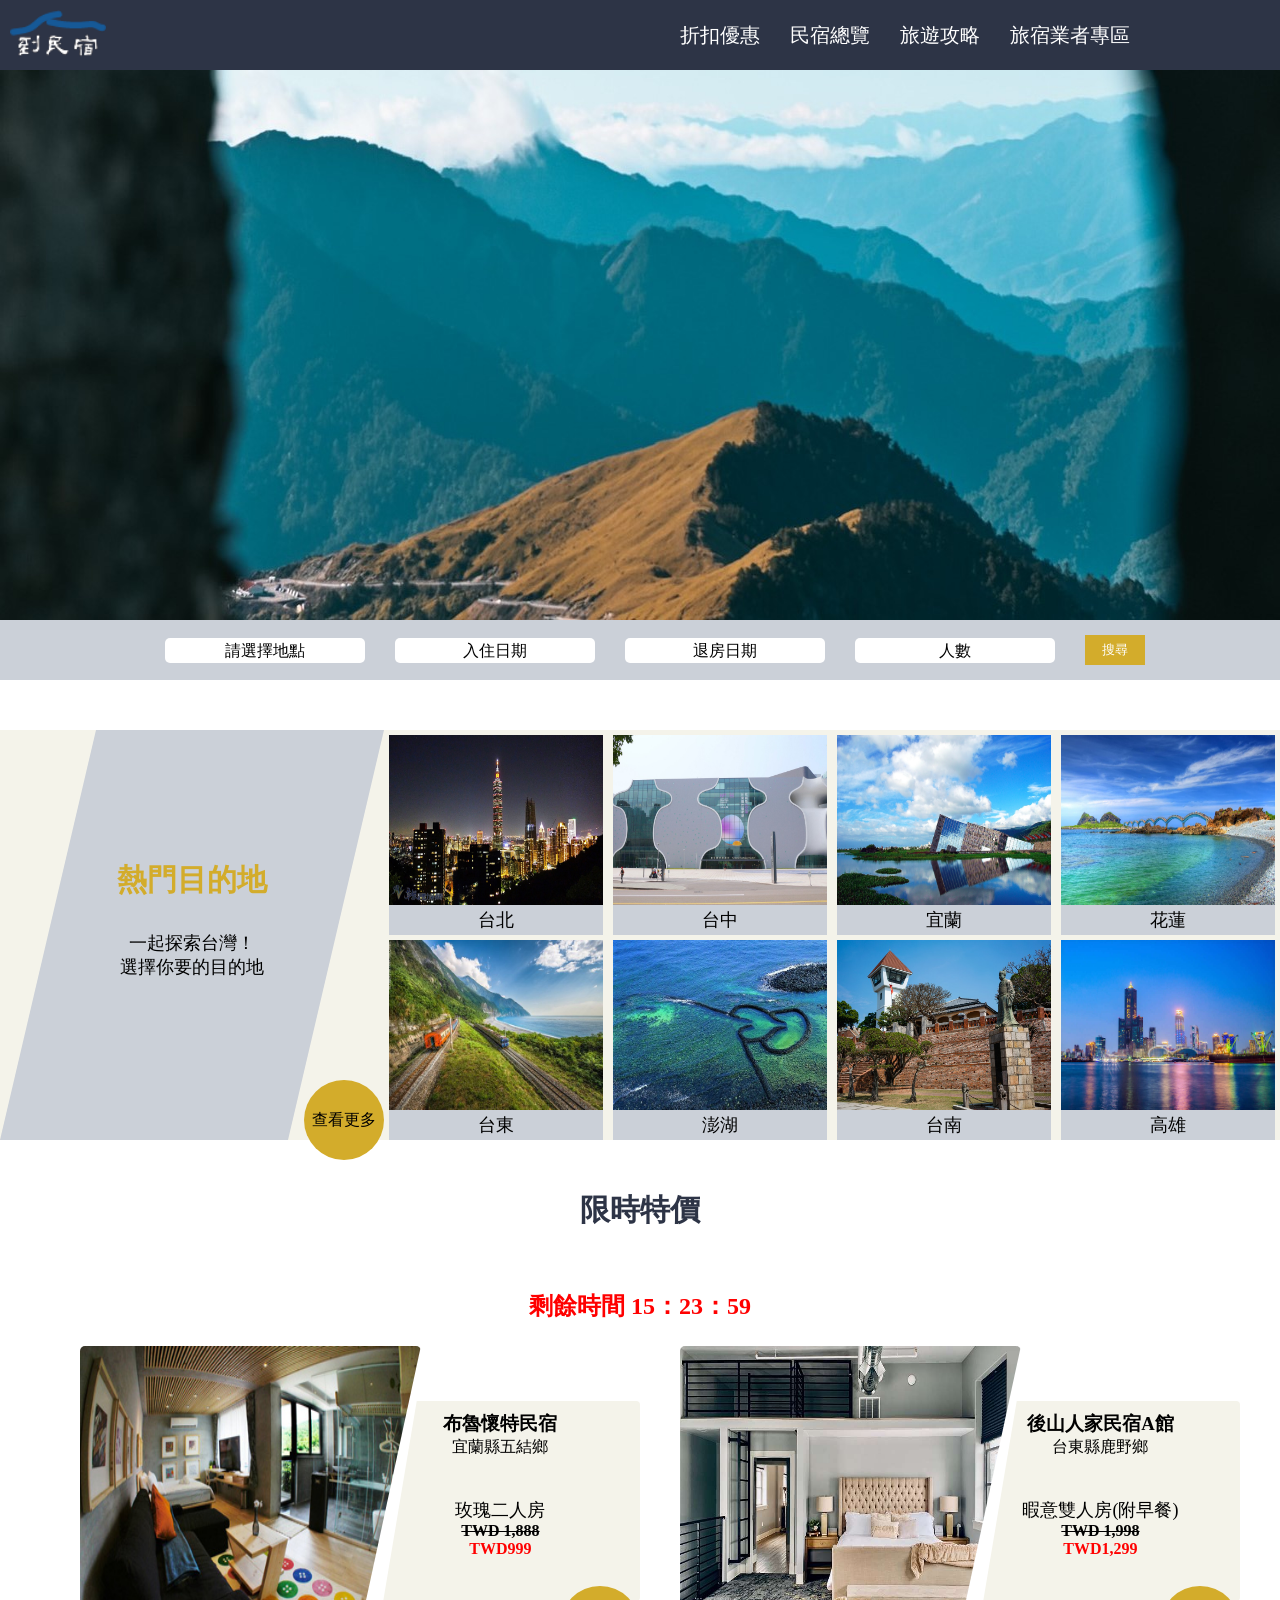
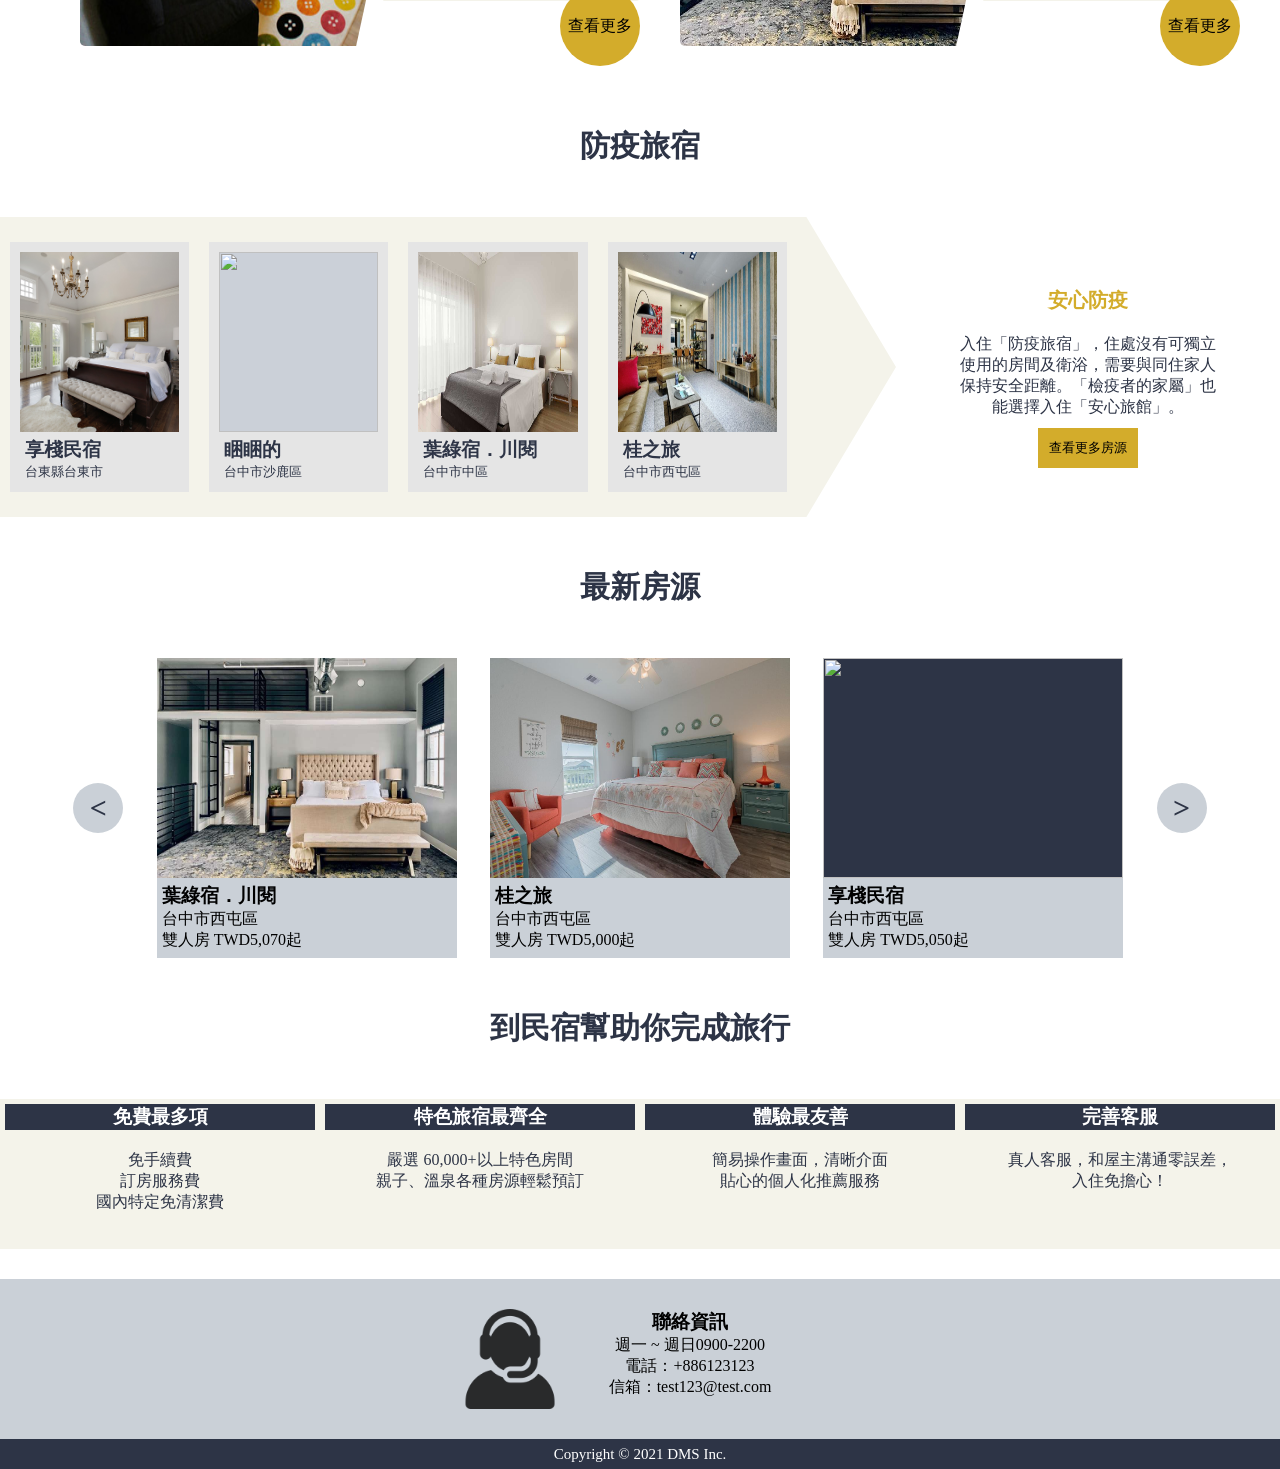
==== index.html @ 57855f1d "增加資料折扣優惠" ====
<!DOCTYPE html>
<html lang="en">
<head>
    <meta charset="UTF-8">
    <meta http-equiv="X-UA-Compatible" content="IE=edge">
    <meta name="viewport" content="width=device-width, initial-scale=1.0">
    <title>到民宿</title>
    <link rel="stylesheet" href="dms.css">
    <style>
        .wrap{
            width: 960px;
            margin: auto;
            background-color: #CAD0D7;
        }
        
      .bimg{
        width: 500px;
        margin-top: 40px;
        z-index: 1;
      }
      .bimg img{
        box-shadow: 17px 20px 0px 0px #CBD0D8;   
      }
       
        .searchbar{
            width:600px;
            height: 400px;
            z-index: 2;  
            text-align: center;
        }
        .sbox{
            width: 800px;
            height: 80px;
            margin-top: 110px;
            margin-left: 50px;
            line-height: 80px;
            color: #2D3446;
            
        }
        .sbox input{
            width: 150px;
            height: 40px;
            color:grey;
            background-color: white;
            border:1px solid gray;
            z-index: 3; 
            text-align: center; 
            margin: 5px;
            border-radius: 5px;
            font-size: 18px;
        }
        .title{
            font-size: 30px;
            color: #2D3446;
            font-weight: bolder;
            text-align: center;
            margin-top: 50px;
            margin-bottom: 50px;
            
        }
        .location{
            width: 1080px;
            height: 400px;
            margin: auto;
            display: flex;
            flex-flow: row wrap;
            justify-content: space-between;
        }
    
        .box{
            width: 250px;
            height: 200px;
            margin-bottom: 20px; 
            position: relative;
        }
        .box img{
            border-radius: 3px;  
        }
        .box img:hover{
            opacity:0.6;
            border: 1px solid grey;
        }
        .boxname{
            width: 80px;
            height: 30px;
            font-size: 18px;
            color: white;
            text-align: center;
            background: #2D3446;
            position: absolute;
            border-radius: 80px 15px;
            right: -15px;
            bottom:-5px;
            line-height: 30px;
        }
        .more{
            width: 1200px;
            height: 25px;
            margin: auto;
           text-align: end;
           
          
        }
        .more a{
            font-size: 15px;
            text-decoration: none;
            color: #2D3446;
        }
        .more a:hover{
            color: gray;
            
        }
        .row{
            width: 1200px;
            display: flex;
            flex-wrap: wrap;
            margin: auto;
        }

        .sale{
            width: 600px;
            display: flex;
            position: relative;
            box-sizing: border-box;
            border-radius: 30px;
            margin-bottom: 30px;
        }
        .salebox{
            width: 500px;
            height: 300px;
            clip-path: polygon(0 0, 100% 0, 81% 100%, 0% 100%);
            margin-left: 40px;
            margin-top: -5px;
            
            
            
        }
        .salebox img{
            width: 100%;
            height: 100%;
            border-radius: 5px;
         
        }

        .saletext{
            width: 400px;
            height: 200px;
            padding: 10px;
            box-sizing: border-box;
            background-color:#F4F3EA;
            clip-path: polygon(20% 0, 100% 0, 100% 100%, 8% 100%);
            margin-top: 50px;
            margin-left: -60px;
            border-radius: 4px;
            text-align: center;
 
        }
        .saletext p{
            margin-top:40px ;
            font-size: large;
            
        }

        .s_box{
            width: 600px;
            display: flex;
            position: relative;
        }
        .s_content{
            width: 400px;
            height: 70px;
            background-color:firebrick;
            position: absolute;
            left:400px;
            top:150px;
            color: white;
            font-size: 15px;
            text-align: center;
          
            
        }

        .s_img{
            width: 70%;
        }
        .new{
            width: 1200px;
            height: 300px;
            display: flex;
            margin: auto;
            align-items: center;
            justify-content: space-evenly;  
        }
      .newbox{
          width: 300px;
          height: 300px;
          background-color: #CAD0D7;
          cursor: pointer;
      }
      .newbtn{
          width: 50px;
          height: 50px;
          background-color: #CAD0D7;
          color: #2D3446;
        text-align: center;
          line-height: 50px;
          font-size: 30px;
          border-radius: 50%;
          cursor: pointer;
      }
      .newbox:hover{
        opacity: 0.8;
      }
      .newbtn:hover{
        opacity: 0.8;
        color:#D3AC2B;
        background-color: #2D3446;
      }
      .newimg{
          width: 300px;
          height: 220px;
          background-color: #2D3446;
      }
      .newtext{
          width: 300px;
          height: 80px;
          padding: 5px;
          box-sizing: border-box;

      }
      .newimg img{
          width: 100%;
          height: 100%;
      }
    .about{
            display: flex;
            justify-content: center;
            background-color: #CAD0D7;
            align-items: center;
        }
        .abox{
            width:200px;
            height: 100px;
            padding: 30px;
            text-align: center;
        }
        .aboutimg{
            width: 100px;
            height: 100px;

        }
        .aboutimg img{
            width: 100%;
            opacity: 0.8;
        }
        .footer{
            font-size: 15px;
            height: 30px;
            background-color:#2D3446;
            color: white;
            text-align: center;
            line-height: 30px;
        }

        .time{
            width: 400px;
            margin: auto;
            margin-bottom: 20px;
            text-align: center;
            height: 50px;
            color: red;
            line-height: 50px;
        }
        .row1{
            display: flex;
        }
        .shapea{
            width: 70%;
            height: 300px;
            display: flex;
            background-color: #F4F3EA;
            clip-path: polygon(0% 0%, 90% 0%, 100% 50%, 90% 100%, 0% 100%);
            align-items: center;
            position: relative;
              
        }
        .shapeb{
            width: 30%;
            height: 300px;
            padding: 10px;
            text-align: center;
            box-sizing: border-box;
            
        }
        .shapeb h3{
            margin-top: 60px;
            color: #D3AC2B;
            font-size: 20px;
        }
        .shapeb p{
            margin-top: 20px;
            color: #2D3446;
        }
        .shapeb button{
            width: 100px;
            height: 40px;
            border: none;
            margin-top: 10px;
            background-color: #D3AC2B;
            cursor: pointer;
        }
        .shapeb button:hover{
            background-color: #2D3446;
            color: white;
        }
        .shbox{
            width: 20%;
            height: 250px;
            padding: 10px;
            margin: 10px;
            box-sizing: border-box;
            background-color: #E5E5E5; 
            cursor: pointer;   
        }
        .shbox:hover{
            opacity: 0.8;
        }
        .shimg{
            height: 180px;
            background-color: #CBD0D8;
        }
        .shimg img{
            width: 100%;
            height: 100%;
        }
        .shtext{
            box-sizing: border-box;
            height: 50px;
            padding: 5px;
            color:#2D3446;
        }
        .shtext p{
            font-size: 13px;
        }
        .shbtn{
            width: 100px;
            height: 100px;
            background-color: darkgray;
            position: absolute;
        }
        .final{
            width: 100%;
            height: 150px;
            display: flex;
            background-color:#F4F3EA;
            margin-bottom: 30px;
        }
        .fbox{
            padding: 5px;
            width: 25%;
            height: 20px;
            box-sizing: border-box;
            text-align: center;
            color: #2D3446;
            
        }
        .fbox h3{
            background-color: #2D3446;
            color: white;
        }
        .fbox p{
            margin-top: 20px;
        }

    </style>
</head>
<body>
<!--頁首-->
<div class="header">
    <div class="headbox"><a href="index.html"><img src="pic\logo_1.png" alt=""></a></div>
    <div class="headbox">
     <ul>
         <li><a href="discount.html">折扣優惠</a></li>
         <li><a href="houseall.html">民宿總覽</a></li>
         <li><a href="travel.html">旅遊攻略</a></li>
         <li><a href="host.html">旅宿業者專區</a></li>
     </ul>
    </div>
</div>
<!--輪播圖-->
    <div class="banner"><img src="pic\banner_7.jpg" alt=""></div>
<!--搜尋框-->
    <div class="search">  
        <div class="sitem">請選擇地點</div>
        <div class="sitem">入住日期</div>
        <div class="sitem">退房日期</div>
        <div class="sitem">人數</div>
        <button><a href="result.html">搜尋</a></button>
        
    </div>
<!--熱門目的地-->
    
    <div class="dest">
        <div class="dleft">
            <div class="text">
                <h2>熱門目的地</h2>
                <p>一起探索台灣！<br>
                    選擇你要的目的地</p>
            </div>
            <div class="shape"></div>
            <div class="circle">
                <span><a href="#"></a>查看更多</span>
                </div>
        
            </div>
            <div class="dright">
                <div class="place">
                    <div class="ppic">
                        <a href=""><img src="pic\pic-1.jpg" alt=""style="overflow:hidden;"></a>
                    </div>
                    <div class="pname">台北</div>
                </div>
                <div class="place">
                    <div class="ppic">
                        <a href=""><img src="pic\pic-2.jpg" alt=""style="overflow:hidden;"></a>
                    </div>
                    <div class="pname">台中</div>
                </div>

                <div class="place">
                    <div class="ppic">
                        <a href=""><img src="pic\pic-3.jpg" alt=""style="overflow:hidden;"></a>
                    </div>
                    <div class="pname">宜蘭</div>
                </div>
                <div class="place">
                    <div class="ppic">
                        <a href=""><img src="pic\pic-4.jpg" alt=""style="overflow:hidden;"></a>
                    </div>
                    <div class="pname">花蓮</div>
                </div>
                <div class="place">
                    <div class="ppic">
                        <a href=""><img src="pic\pic-5.jpg" alt=""style="overflow:hidden;"></a>
                    </div>
                    <div class="pname">台東</div>
                </div>
                <div class="place">
                    <div class="ppic">
                        <a href=""><img src="pic\pic-6.jpg" alt=""style="overflow:hidden;"></a>
                    </div>
                    <div class="pname">澎湖</div>
                </div>
                <div class="place">
                    <div class="ppic">
                        <a href=""><img src="pic\pic-7.jpg" alt=""style="overflow:hidden;"></a>
                    </div>
                    <div class="pname">台南</div>
                </div>
                <div class="place">
                    <div class="ppic">
                        <a href=""><img src="pic\pic-8.jpg" alt=""style="overflow:hidden;"></a>
                    </div>
                    <div class="pname">高雄</div>
                </div>

            </div>
        </div>
        
    </div>
    <!--限時特價-->
        <div class="title">限時特價</div>
        <div class="time"><h2>剩餘時間 15：23：59 </h2></div>
        <div class="row">
            
            <div class="sale">
            <div class="salebox">
                <img src="pic\a1.jpg" alt=""></div>
            <div class="saletext">
                <h3>布魯懷特民宿</h3>
                <span>宜蘭縣五結鄉</span>
                <p>玫瑰二人房</p>
                <h4 style="text-decoration: line-through;">TWD 1,888</h4>
                <h4 style="color: red;">TWD999</h4>
            </div>
            <div class="circle">查看更多</div>
        </div>
        <div class="sale">
            <div class="salebox">
                <img src="pic\a2.jpg" alt=""></div>
            <div class="saletext">
                <h3>後山人家民宿A館</h3>
                <span>台東縣鹿野鄉</span>
                <p>暇意雙人房(附早餐)</p>
                <h4 style="text-decoration: line-through;">TWD 1,998</h4>
                <h4 style="color: red;">TWD1,299</h4>
            </div>
            <div class="circle">查看更多</div>
        </div></div>        
    <!--防疫旅館-->    
    <div class="title">防疫旅宿</div>

        <div class="row1">
            <div class="shapea">
                <div class="shbox">
                    <div class="shimg">
                        <img src="pic\c1.jpg" alt="">
                    </div>
                    <div class="shtext">
                        <h3>享棧民宿</h3>
                        <p>台東縣台東市</p>
                    </div>
                </div>
                <div class="shbox">
                    <div class="shimg">
                        <img src="pic\tr2.jpg" alt="">
                    </div>
                    <div class="shtext">
                        <h3>睏睏的</h3>
                        <p>台中市沙鹿區</p>
                    </div>
                </div>
                <div class="shbox">
                    <div class="shimg">
                        <img src="pic\c2.jpg" alt="">
                    </div>
                    <div class="shtext">
                        <h3>葉綠宿．川閱</h3>
                        <p>台中市中區</p>
                    </div>
                </div>
                <div class="shbox">
                    <div class="shimg">
                        <img src="pic\tr3.jpg" alt="">
                    </div>
                    <div class="shtext">
                        <h3>桂之旅</h3>
                        <p>台中市西屯區</p>
                    </div>
                </div>
                
        </div>
            <div class="shapeb">
                <h3>安心防疫</h3>
                
                <p>入住「防疫旅宿」，住處沒有可獨立<br>使用的房間及衛浴，需要與同住家人<br>保持安全距離。「檢疫者的家屬」也<br>能選擇入住「安心旅館」。</p>
                <button>查看更多房源</button>
            </div>
        </div>
<!--最新房源-->
    <div class="title">最新房源</div>
        <div class="new">
            <div class="newbtn"><strong><</strong></div>
            <div class="newbox">
                <div class="newimg"><img src="pic\a2.jpg" alt=""></div>
                <div class="newtext">
                    <h3>葉綠宿．川閱</h3>
                    <span>台中市西屯區</span>
                    <p>雙人房 TWD5,070起</p>
                    
                </div>
                
            </div>
            <div class="newbox">
                <div class="newimg"><img src="pic\r1.jpg" alt=""></div>
                <div class="newtext">
                    <h3>桂之旅</h3>
                    <span>台中市西屯區</span>
                    <p>雙人房 TWD5,000起</p>
                    
                </div>
            </div>
            <div class="newbox">
                <div class="newimg"><img src="pic\tr2.jpg" alt=""></div>
                <div class="newtext">
                    <h3>享棧民宿</h3>
                    <span>台中市西屯區</span>
                    <p>雙人房 TWD5,050起</p>
                    
                </div>
            </div>
            <div class="newbtn"><strong>></strong></div>
        </div>
<!--到民宿-->
        <div class="title">到民宿幫助你完成旅行</div>
        <div class="final">
            <div class="fbox">
                <h3>免費最多項</h3>
                <p>免手續費<br>訂房服務費<br>國內特定免清潔費</p>
            </div>
            <div class="fbox">
                <h3>特色旅宿最齊全</h3>
                <p>嚴選 60,000+以上特色房間<br>親子、溫泉各種房源輕鬆預訂</p>
            </div>
            <div class="fbox">
                <h3>體驗最友善</h3>
                <p>簡易操作畫面，清晰介面<br>貼心的個人化推薦服務</p>
            </div>
            <div class="fbox">
                <h3>完善客服</h3>
                <p>真人客服，和屋主溝通零誤差，<br>入住免擔心！</p>
            </div>

        </div>
    <div class="about">
        <div class="aboutimg"><img src="pic\p1.png" alt=""></div>
        <div class="abox">
            <h3>聯絡資訊</h3>
            <p>週一 ~ 週日0900-2200</p>
            <p>電話：+886123123</p>
            <p>信箱：test123@test.com</p>
        </div>
        
        
    </div>
</div>
<div class="footer">Copyright © 2021 DMS Inc.</div>




</body>
</html>
---- dms.css ----
*{
    margin: 0;
    padding: 0;
    list-style: none;
}
/*header*/
.header{
    background-color: #2D3446;
    display: flex;
}
.headbox{
    width: 50%;
    height: 70px;
    padding:10px;
    box-sizing: border-box; 
}
.headbox img{
    height: 100%;
    cursor: pointer;
}
.headbox ul{
    display: flex;
    height: 100%;
    align-items: center;
}
.headbox ul li{
display: inline;
font-size: 20px;
margin-left: 30px;
}
.headbox ul li a:hover{
    color:#D3AC2B;
}
a{
    text-decoration: none;
    color:white; 
}
.headitem li a:hover{
    color:white;

    
}
.headitem li a{
    
    color:#C9CFD5;
}
/*=============================================*/
   /*輪播圖*/
   .banner{
    height: 550px;
}
.banner img{
    width: 100%;
    height: 100%;
}
  
 /*搜尋框*/
 .search{
     display: flex;
     height: 60px;
     background-color: #CBD0D8;/*更改*/
     align-items: center;
     justify-content: center;

 }
 .sitem{
     width: 200px;
     height: 25px;
     background-color: white;
     margin-left: 30px;
     text-align: center;
     line-height: 25px;
     border-radius: 5px;  
 }
 .sitem:hover{
     background-color:#333D51 ;
     color: white;
     cursor: pointer;
 }
 .search button{
    width: 60px;
    height: 30px;
    margin-left: 30px;
    border: none;
    background-color: #D3AC2B;
}
.search button:hover{
    background-color: #2D3446;
    color: white;
    cursor: pointer;
}
 /*熱門目的地*/
 .dest{
      display: flex;
      background-color:#F4F3EA;
      margin-top: 50px;
      
  }
  .dleft{
      width: 30%;
      background-color: #F4F3EA;
      display: flex;
      align-items:center;
      justify-content:center;
      position: relative;
  }
  .text{
      width: 100%;
      height: 150px;
      text-align: center;
      z-index: 3;
      
  }
  .text h2{
      color:#D3AC2B;
      font-size: 30px;
  }
  .text p{
      font-size: 18px;
      margin-top: 30px;
  }
  .shape{
      width: 100%;
      height: 100%;
      background-color: #CBD0D8;
      clip-path: polygon(25% 0%, 100% 0%, 75% 100%, 0% 100%);
      position: absolute;
      z-index: 1;
  } 
  .circle{
      width: 80px;
      height: 80px;
      background-color: #D3AC2B;
      position: absolute;
      text-align: center;
      line-height: 80px;
      z-index: 2;
      bottom:-20px;
      right: 0;
      border-radius:50% ;
      cursor: pointer;
  }
  .textcircle{
      width: 100px;
      height: 100px;
      background-color: crimson;
  }
  .circle:hover{
      background-color: #2D3446;
      color: white;
  }
  .dright{
    width: 70%;
    display: flex;
    flex-wrap: wrap;
}
.place{
    width: 25%;
    height: 200px;
    box-sizing: border-box;
    padding: 5px;
    margin-bottom: 5px;
}
.ppic{
    width: 100%;
    height: 170px;
    background-color: darkgreen;
    overflow:hidden;
}
.place:hover{
    opacity: 0.5;
}
.ppic img{
    width: 100%;
    height: 100%;
}

.pname{
    width: 100%;
    height: 30px;
    line-height: 30px;
    text-align: center;
    background-color: #CBD0D8;
    font-size: 18px;
    color: black;

}
.roomtitle{
    font-size: 18px;
    height: 30px;
    color: #000;
    background-color: darkgoldenrod;
}
.dtext p{
    font-size: 15px;
}
.title{
    font-size: 30px;
    color: #2D3446;
    font-weight: bolder;
    text-align: center;
    margin-top: 30px;
    margin-bottom: 15px;
    
}
/*=============footer===================*/
.footer{
    font-size: 15px;
    height: 30px;
    background-color:#2D3446;
    color: white;
    text-align: center;
    line-height: 30px;
}
/*==========表格===========*/
tr:nth-child(even){
    background-color:#F4F3EA;
}
td{
    width: 1200px;
    height: 30px;
    border: 1px solid #333D51;
    text-align: center;
    position: relative;
}
td a{
    font-size: 14px;
    color:white ;
    background-color: #333D51;
}
td a:hover{
    background-color: #D2AC2C;
    color: #000;
}

thead {
    background-color:#333D51;
    color: #fff;
}
.tdbtn{
    width: 35px;
    height: 20px;
    text-align: center;
    line-height: 20px;
    border: none;
    background-color: #CBD0D8 ;
    cursor: pointer;
    position:absolute;
    right: 10px;
}
.new{
    width: 1200px;
    height: 300px;
    display: flex;
    margin: auto;
    align-items: center;
    justify-content: space-evenly;  
}
.newbox{
  width: 300px;
  height: 300px;
  background-color: #CAD0D7;
  cursor: pointer;
}
.newbtn{
  width: 50px;
  height: 50px;
  background-color: #CAD0D7;
  color: #2D3446;
text-align: center;
  line-height: 50px;
  font-size: 30px;
  border-radius: 50%;
  cursor: pointer;
}
.newbox:hover{
opacity: 0.8;
}
.newbtn:hover{
opacity: 0.8;
color:#D3AC2B;
background-color: #2D3446;
}
.newimg{
  width: 300px;
  height: 220px;
  background-color: #2D3446;
}
.newtext{
  width: 300px;
  height: 80px;
  padding: 5px;
  box-sizing: border-box;

}
.newimg img{
  width: 100%;
  height: 100%;
}
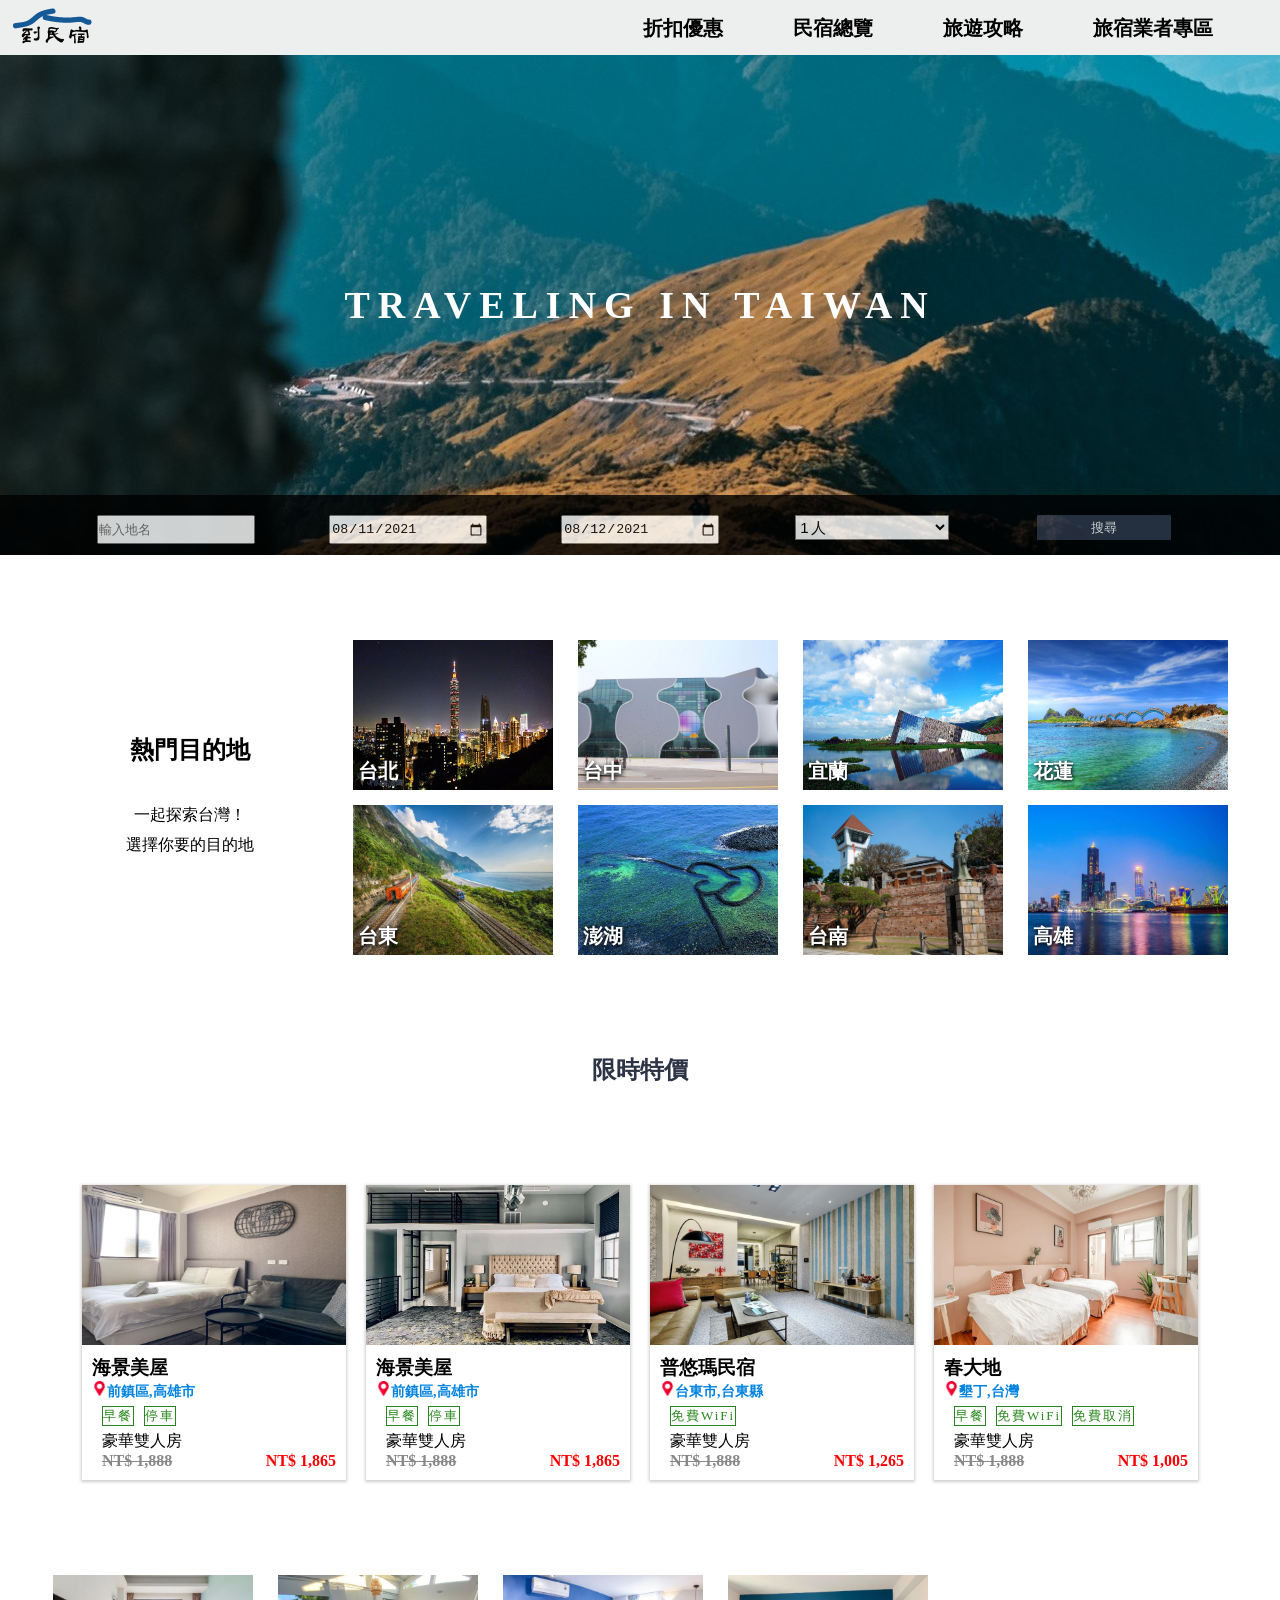
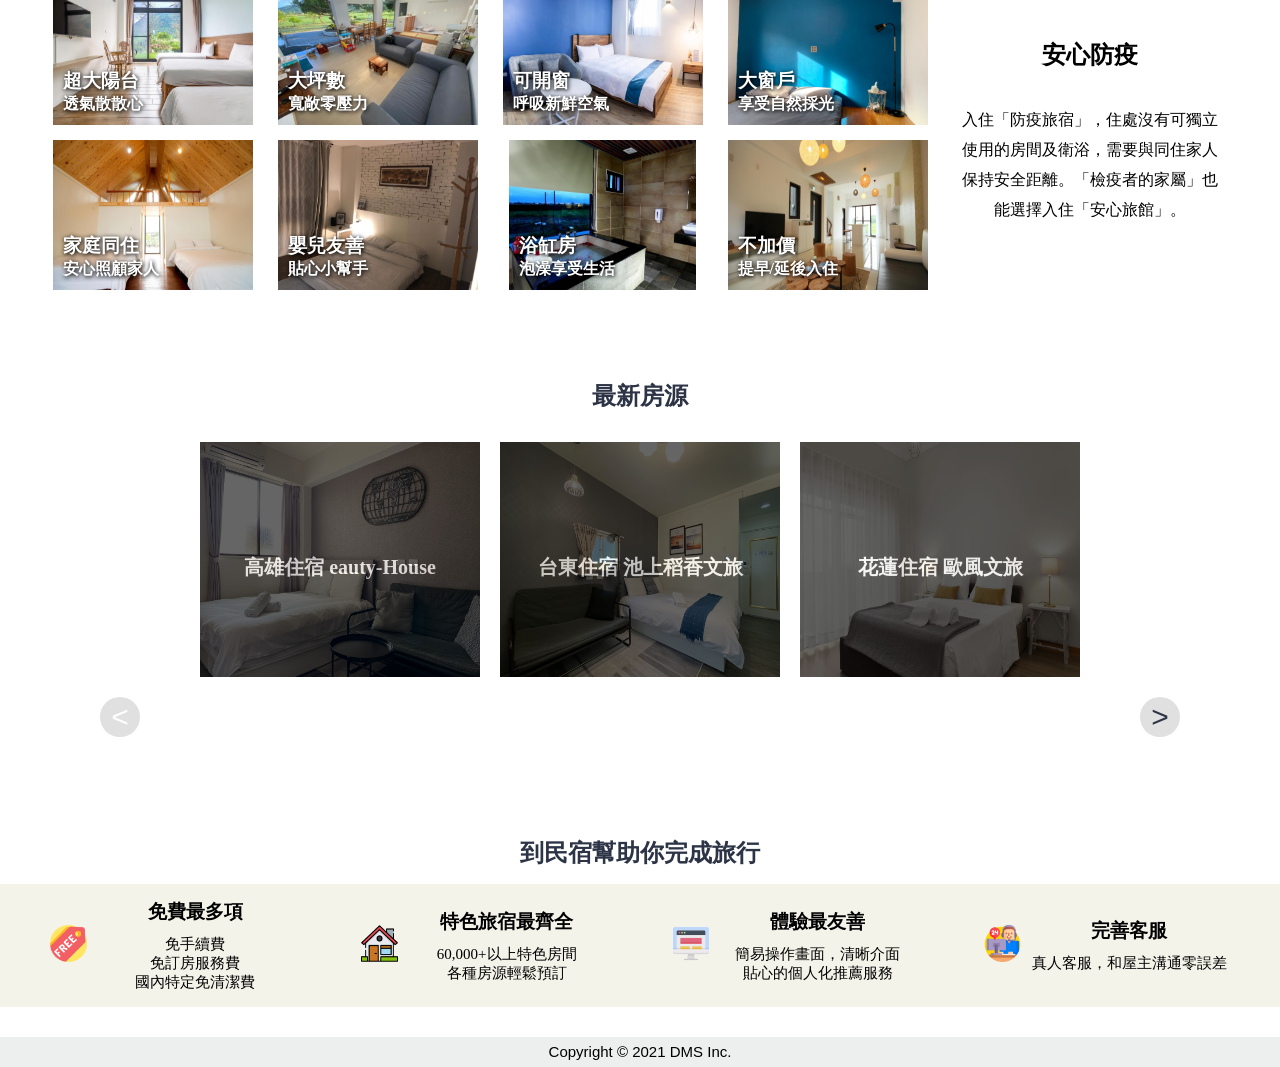
==== commit 5d27c31e: "xxx" ====
--- a/index.html
+++ b/index.html
@@ -3,621 +3,466 @@
 <head>
     <meta charset="UTF-8">
     <meta http-equiv="X-UA-Compatible" content="IE=edge">
-    <meta name="viewport" content="width=device-width, initial-scale=1.0">
-    <title>到民宿</title>
-    <link rel="stylesheet" href="dms.css">
-    <style>
-        .wrap{
-            width: 960px;
-            margin: auto;
-            background-color: #CAD0D7;
-        }
-        
-      .bimg{
-        width: 500px;
-        margin-top: 40px;
-        z-index: 1;
-      }
-      .bimg img{
-        box-shadow: 17px 20px 0px 0px #CBD0D8;   
-      }
-       
-        .searchbar{
-            width:600px;
-            height: 400px;
-            z-index: 2;  
-            text-align: center;
-        }
-        .sbox{
-            width: 800px;
-            height: 80px;
-            margin-top: 110px;
-            margin-left: 50px;
-            line-height: 80px;
-            color: #2D3446;
-            
-        }
-        .sbox input{
-            width: 150px;
-            height: 40px;
-            color:grey;
-            background-color: white;
-            border:1px solid gray;
-            z-index: 3; 
-            text-align: center; 
-            margin: 5px;
-            border-radius: 5px;
-            font-size: 18px;
-        }
-        .title{
-            font-size: 30px;
-            color: #2D3446;
-            font-weight: bolder;
-            text-align: center;
-            margin-top: 50px;
-            margin-bottom: 50px;
-            
-        }
-        .location{
-            width: 1080px;
-            height: 400px;
-            margin: auto;
-            display: flex;
-            flex-flow: row wrap;
-            justify-content: space-between;
-        }
-    
-        .box{
-            width: 250px;
-            height: 200px;
-            margin-bottom: 20px; 
-            position: relative;
-        }
-        .box img{
-            border-radius: 3px;  
-        }
-        .box img:hover{
-            opacity:0.6;
-            border: 1px solid grey;
-        }
-        .boxname{
-            width: 80px;
-            height: 30px;
-            font-size: 18px;
-            color: white;
-            text-align: center;
-            background: #2D3446;
-            position: absolute;
-            border-radius: 80px 15px;
-            right: -15px;
-            bottom:-5px;
-            line-height: 30px;
-        }
-        .more{
-            width: 1200px;
-            height: 25px;
-            margin: auto;
-           text-align: end;
-           
-          
-        }
-        .more a{
-            font-size: 15px;
-            text-decoration: none;
-            color: #2D3446;
-        }
-        .more a:hover{
-            color: gray;
-            
-        }
-        .row{
-            width: 1200px;
-            display: flex;
-            flex-wrap: wrap;
-            margin: auto;
-        }
-
-        .sale{
-            width: 600px;
-            display: flex;
-            position: relative;
-            box-sizing: border-box;
-            border-radius: 30px;
-            margin-bottom: 30px;
-        }
-        .salebox{
-            width: 500px;
-            height: 300px;
-            clip-path: polygon(0 0, 100% 0, 81% 100%, 0% 100%);
-            margin-left: 40px;
-            margin-top: -5px;
-            
-            
-            
-        }
-        .salebox img{
-            width: 100%;
-            height: 100%;
-            border-radius: 5px;
-         
-        }
-
-        .saletext{
-            width: 400px;
-            height: 200px;
-            padding: 10px;
-            box-sizing: border-box;
-            background-color:#F4F3EA;
-            clip-path: polygon(20% 0, 100% 0, 100% 100%, 8% 100%);
-            margin-top: 50px;
-            margin-left: -60px;
-            border-radius: 4px;
-            text-align: center;
- 
-        }
-        .saletext p{
-            margin-top:40px ;
-            font-size: large;
-            
-        }
-
-        .s_box{
-            width: 600px;
-            display: flex;
-            position: relative;
-        }
-        .s_content{
-            width: 400px;
-            height: 70px;
-            background-color:firebrick;
-            position: absolute;
-            left:400px;
-            top:150px;
-            color: white;
-            font-size: 15px;
-            text-align: center;
-          
-            
-        }
-
-        .s_img{
-            width: 70%;
-        }
-        .new{
-            width: 1200px;
-            height: 300px;
-            display: flex;
-            margin: auto;
-            align-items: center;
-            justify-content: space-evenly;  
-        }
-      .newbox{
-          width: 300px;
-          height: 300px;
-          background-color: #CAD0D7;
-          cursor: pointer;
-      }
-      .newbtn{
-          width: 50px;
-          height: 50px;
-          background-color: #CAD0D7;
-          color: #2D3446;
-        text-align: center;
-          line-height: 50px;
-          font-size: 30px;
-          border-radius: 50%;
-          cursor: pointer;
-      }
-      .newbox:hover{
-        opacity: 0.8;
-      }
-      .newbtn:hover{
-        opacity: 0.8;
-        color:#D3AC2B;
-        background-color: #2D3446;
-      }
-      .newimg{
-          width: 300px;
-          height: 220px;
-          background-color: #2D3446;
-      }
-      .newtext{
-          width: 300px;
-          height: 80px;
-          padding: 5px;
-          box-sizing: border-box;
-
-      }
-      .newimg img{
-          width: 100%;
-          height: 100%;
-      }
-    .about{
-            display: flex;
-            justify-content: center;
-            background-color: #CAD0D7;
-            align-items: center;
-        }
-        .abox{
-            width:200px;
-            height: 100px;
-            padding: 30px;
-            text-align: center;
-        }
-        .aboutimg{
-            width: 100px;
-            height: 100px;
-
-        }
-        .aboutimg img{
-            width: 100%;
-            opacity: 0.8;
-        }
-        .footer{
-            font-size: 15px;
-            height: 30px;
-            background-color:#2D3446;
-            color: white;
-            text-align: center;
-            line-height: 30px;
-        }
-
-        .time{
-            width: 400px;
-            margin: auto;
-            margin-bottom: 20px;
-            text-align: center;
-            height: 50px;
-            color: red;
-            line-height: 50px;
-        }
-        .row1{
-            display: flex;
-        }
-        .shapea{
-            width: 70%;
-            height: 300px;
-            display: flex;
-            background-color: #F4F3EA;
-            clip-path: polygon(0% 0%, 90% 0%, 100% 50%, 90% 100%, 0% 100%);
-            align-items: center;
-            position: relative;
-              
-        }
-        .shapeb{
-            width: 30%;
-            height: 300px;
-            padding: 10px;
-            text-align: center;
-            box-sizing: border-box;
-            
-        }
-        .shapeb h3{
-            margin-top: 60px;
-            color: #D3AC2B;
-            font-size: 20px;
-        }
-        .shapeb p{
-            margin-top: 20px;
-            color: #2D3446;
-        }
-        .shapeb button{
-            width: 100px;
-            height: 40px;
-            border: none;
-            margin-top: 10px;
-            background-color: #D3AC2B;
-            cursor: pointer;
-        }
-        .shapeb button:hover{
-            background-color: #2D3446;
-            color: white;
-        }
-        .shbox{
-            width: 20%;
-            height: 250px;
-            padding: 10px;
-            margin: 10px;
-            box-sizing: border-box;
-            background-color: #E5E5E5; 
-            cursor: pointer;   
-        }
-        .shbox:hover{
-            opacity: 0.8;
-        }
-        .shimg{
-            height: 180px;
-            background-color: #CBD0D8;
-        }
-        .shimg img{
-            width: 100%;
-            height: 100%;
-        }
-        .shtext{
-            box-sizing: border-box;
-            height: 50px;
-            padding: 5px;
-            color:#2D3446;
-        }
-        .shtext p{
-            font-size: 13px;
-        }
-        .shbtn{
-            width: 100px;
-            height: 100px;
-            background-color: darkgray;
-            position: absolute;
-        }
-        .final{
-            width: 100%;
-            height: 150px;
-            display: flex;
-            background-color:#F4F3EA;
-            margin-bottom: 30px;
-        }
-        .fbox{
-            padding: 5px;
-            width: 25%;
-            height: 20px;
-            box-sizing: border-box;
-            text-align: center;
-            color: #2D3446;
-            
-        }
-        .fbox h3{
-            background-color: #2D3446;
-            color: white;
-        }
-        .fbox p{
-            margin-top: 20px;
-        }
-
-    </style>
+    <meta name="viewport" content="width=device-width, initial-scale=1, minimum-scale=1, maximum-scale=1" >
+    <title>Document</title>
+    <link rel="stylesheet" href="index.css">
+    <link href="https://unpkg.com/aos@2.3.1/dist/aos.css" rel="stylesheet">
+    <script src="test.js"></script>
+
+
+
+
 </head>
 <body>
-<!--頁首-->
-<div class="header">
-    <div class="headbox"><a href="index.html"><img src="pic\logo_1.png" alt=""></a></div>
-    <div class="headbox">
-     <ul>
-         <li><a href="discount.html">折扣優惠</a></li>
-         <li><a href="houseall.html">民宿總覽</a></li>
-         <li><a href="travel.html">旅遊攻略</a></li>
-         <li><a href="host.html">旅宿業者專區</a></li>
-     </ul>
-    </div>
-</div>
-<!--輪播圖-->
-    <div class="banner"><img src="pic\banner_7.jpg" alt=""></div>
-<!--搜尋框-->
-    <div class="search">  
-        <div class="sitem">請選擇地點</div>
-        <div class="sitem">入住日期</div>
-        <div class="sitem">退房日期</div>
-        <div class="sitem">人數</div>
-        <button><a href="result.html">搜尋</a></button>
-        
-    </div>
-<!--熱門目的地-->
-    
-    <div class="dest">
+     <div class="header">
+        <input type="checkbox" name="menu-switcher" id="menu-switcher" />
+        <label for="menu-switcher" class="hamburger">
+          <div class="hamburger-line"></div>
+        </label>
+      <div class="logo">
+          <a href="index.html"></a>
+      </div>
+        <ul class="menu">
+          <li><a href="discount.html">折扣優惠</a></li>
+          <li><a href="houseall.html">民宿總覽</a></li>
+          <li><a href="travel.html">旅遊攻略</a></li>
+          <li><a href="host.html">旅宿業者專區</a></li>
+        </ul>
+      </div> 
+
+      <div class="banner">
+        <span class="text1">Traveling in Taiwan</span>
+      </div>
+
+      <div class="search">  
+        <div class="sitem">
+            <input id="email" type="text" placeholder="輸入地名" >
+        </div>
+        <div class="sitem" >
+            <input id="date" type="date" value="2021-08-11"  min="2021-08-11"></div>
+        <div class="sitem">
+            <input id="date" type="date" value="2021-08-12"  min="2021-08-12"></div>
+        <div class="sitem">
+            <select name="select_one">
+                <option value="1">1人</option>
+                <option value="2">2人</option>
+                <option value="3">3人</option>
+                <option value="3">4人</option>
+                <option value="3">5人</option>
+                <option value="3">6人</option>
+                </select>
+        </div>
+        <div class="sitem">
+            <button type="submit"><a href="result.html">搜尋</a></button>
+        </div></div>
+
+        <div class="dest"  data-aos="fade-left"  >
+          <div class="dleft" >
+              <div class="dtext" >
+                  <h2>熱門目的地</h2>
+                  <p>一起探索台灣！<br>
+                      選擇你要的目的地</p>
+                      <!-- <button type="submit"><a href="houseall.html">GO</a></button>       -->
+              </div>
+  
+              </div>
+              <div class="dright">
+                  <div class="place">
+                      <div class="ppic" >
+                          <a href="result.html" ><img src="pic\pic-1.jpg" alt=""></a>
+                          <div class="pname">台北</div>
+                      </div>
+                      
+                  </div>
+                  <div class="place" >
+                      <div class="ppic" >
+                          <a href="result.html"><img src="pic\pic-2.jpg" alt=""style="overflow:hidden;"></a>
+                          <div class="pname">台中</div>
+                      </div>
+                      
+                  </div>
+  
+                  <div class="place">
+                      <div class="ppic">
+                          <a href="result.html"><img src="pic\pic-3.jpg" alt=""style="overflow:hidden;"></a>
+                          <div class="pname">宜蘭</div>
+                      </div>
+                      
+                  </div>
+                  <div class="place">
+                      <div class="ppic">
+                          <a href="result.html"><img src="pic\pic-4.jpg" alt=""style="overflow:hidden;"></a>
+                          <div class="pname">花蓮</div>
+                      </div>
+                      
+                  </div>
+                  <div class="place">
+                      <div class="ppic">
+                          <a href=""><img src="pic\pic-5.jpg" alt=""style="overflow:hidden;"></a>
+                          <div class="pname">台東</div>
+                      </div>
+                     
+                  </div>
+                  <div class="place">
+                      <div class="ppic">
+                          <a href=""><img src="pic\pic-6.jpg" alt=""style="overflow:hidden;"></a>
+                          <div class="pname">澎湖</div>
+                      </div>
+                      
+                  </div>
+                  <div class="place">
+                      <div class="ppic">
+                          <a href=""><img src="pic\pic-7.jpg" alt=""style="overflow:hidden;"></a>
+                          <div class="pname">台南</div>
+                      </div>
+                      
+                  </div>
+                  <div class="place">
+                      <div class="ppic">
+                          <a href=""><img src="pic\pic-8.jpg" alt=""style="overflow:hidden;"></a>
+                          <div class="pname">高雄</div>
+                      </div>
+                      
+                  </div>
+  
+              </div>
+          </div>
+
+          <div class="time">
+             <div class="title">
+                <h2 >限時特價</h2>
+             </div> 
+            <h4 id="showtime" data-aos="zoom-in"></h4>
+          </div>
+          <div class="dest" >
+              <div class="sale" data-aos="fade-down"  data-aos-delay="100"> 
+                  <div class="info">
+                      <button>立即搶購</button>
+                  </div>
+              <div class="salepic">
+                  <img src="pic\q1.jpg" alt=""></div>
+              <div class="saletext">
+                  <h3>海景美屋</h3>
+                  <span class="mapicon">前鎮區,高雄市</span>
+                  <ul>
+                      <li>早餐</li>
+                      <li>停車</li>
+  
+                  </ul>
+                  <p>豪華雙人房</p>
+                  <h4 class="dele">NT$ 1,888</h4>
+                  <h4 class="red">NT$ 1,865</h4>
+  
+              </div>
+          </div>
+             
+              <div class="sale" data-aos="fade-down"  data-aos-delay="200">
+                  <div class="info">
+                      <button>立即搶購</button>
+                  </div>
+              <div class="salepic">
+                  <img src="pic\a2.jpg" alt=""></div>
+              <div class="saletext">
+                  <h3>海景美屋</h3>
+                  <span class="mapicon">前鎮區,高雄市</span>
+                  <ul>
+                      <li>早餐</li>
+                      <li>停車</li>
+  
+                  </ul>
+                  <p>豪華雙人房</p>
+                  <h4 class="dele">NT$ 1,888</h4>
+                  <h4 class="red">NT$ 1,865</h4>
+  
+              </div>
+          </div>
+              <div class="sale" data-aos="fade-down"  data-aos-delay="300">
+                  <div class="info">
+                      <button>立即搶購</button>
+                  </div>
+              <div class="salepic">
+                  <img src="pic\tr3.jpg" alt=""></div>
+              <div class="saletext">
+                  <h3>普悠瑪民宿</h3>
+                  <span class="mapicon">台東市,台東縣</span>
+                  <ul>
+                      <li>免費WiFi</li>
+  
+                  </ul>
+                  <p >豪華雙人房</p>
+                  <h4 class="dele">NT$ 1,888</h4>
+                  <h4 class="red">NT$ 1,265</h4>
+  
+              </div>
+          </div>
+              <div class="sale" data-aos="fade-down"  data-aos-delay="400">
+                  <div class="info">
+                      <button>立即搶購</button>
+                  </div>
+              <div class="salepic">
+                  <img src="pic\sale3.jpg" alt="">
+  </div>
+              <div class="saletext">
+                  <h3>春大地</h3>
+                  <span class="mapicon">墾丁,台灣</span>
+                  <ul>
+                      <li>早餐</li>
+                      <li>免費WiFi</li>
+                      <li>免費取消</li>
+                  </ul>
+                  <p>豪華雙人房</p>
+                  <h4 class="dele">NT$ 1,888</h4>
+                  <h4 class="red">NT$ 1,005</h4>
+  
+                
+              </div>
+          </div>
+          
+      </div>   
+      <div class="dest" style="flex-direction:row-reverse" data-aos="fade-right">
         <div class="dleft">
-            <div class="text">
-                <h2>熱門目的地</h2>
-                <p>一起探索台灣！<br>
-                    選擇你要的目的地</p>
-            </div>
-            <div class="shape"></div>
-            <div class="circle">
-                <span><a href="#"></a>查看更多</span>
-                </div>
-        
+            <div class="dtext">
+                <h2>安心防疫</h2>
+                <p>入住「防疫旅宿」，住處沒有可獨立使用的房間及衛浴，需要與同住家人保持安全距離。「檢疫者的家屬」也能選擇入住「安心旅館」。</p>
+       
+            </div>
+
             </div>
             <div class="dright">
                 <div class="place">
                     <div class="ppic">
-                        <a href=""><img src="pic\pic-1.jpg" alt=""style="overflow:hidden;"></a>
-                    </div>
-                    <div class="pname">台北</div>
-                </div>
-                <div class="place">
-                    <div class="ppic">
-                        <a href=""><img src="pic\pic-2.jpg" alt=""style="overflow:hidden;"></a>
-                    </div>
-                    <div class="pname">台中</div>
-                </div>
-
-                <div class="place">
-                    <div class="ppic">
-                        <a href=""><img src="pic\pic-3.jpg" alt=""style="overflow:hidden;"></a>
-                    </div>
-                    <div class="pname">宜蘭</div>
-                </div>
-                <div class="place">
-                    <div class="ppic">
-                        <a href=""><img src="pic\pic-4.jpg" alt=""style="overflow:hidden;"></a>
-                    </div>
-                    <div class="pname">花蓮</div>
-                </div>
-                <div class="place">
-                    <div class="ppic">
-                        <a href=""><img src="pic\pic-5.jpg" alt=""style="overflow:hidden;"></a>
-                    </div>
-                    <div class="pname">台東</div>
-                </div>
-                <div class="place">
-                    <div class="ppic">
-                        <a href=""><img src="pic\pic-6.jpg" alt=""style="overflow:hidden;"></a>
-                    </div>
-                    <div class="pname">澎湖</div>
-                </div>
-                <div class="place">
-                    <div class="ppic">
-                        <a href=""><img src="pic\pic-7.jpg" alt=""style="overflow:hidden;"></a>
-                    </div>
-                    <div class="pname">台南</div>
-                </div>
-                <div class="place">
-                    <div class="ppic">
-                        <a href=""><img src="pic\pic-8.jpg" alt=""style="overflow:hidden;"></a>
-                    </div>
-                    <div class="pname">高雄</div>
-                </div>
-
-            </div>
-        </div>
-        
-    </div>
-    <!--限時特價-->
-        <div class="title">限時特價</div>
-        <div class="time"><h2>剩餘時間 15：23：59 </h2></div>
-        <div class="row">
-            
-            <div class="sale">
-            <div class="salebox">
-                <img src="pic\a1.jpg" alt=""></div>
-            <div class="saletext">
-                <h3>布魯懷特民宿</h3>
-                <span>宜蘭縣五結鄉</span>
-                <p>玫瑰二人房</p>
-                <h4 style="text-decoration: line-through;">TWD 1,888</h4>
-                <h4 style="color: red;">TWD999</h4>
-            </div>
-            <div class="circle">查看更多</div>
-        </div>
-        <div class="sale">
-            <div class="salebox">
-                <img src="pic\a2.jpg" alt=""></div>
-            <div class="saletext">
-                <h3>後山人家民宿A館</h3>
-                <span>台東縣鹿野鄉</span>
-                <p>暇意雙人房(附早餐)</p>
-                <h4 style="text-decoration: line-through;">TWD 1,998</h4>
-                <h4 style="color: red;">TWD1,299</h4>
-            </div>
-            <div class="circle">查看更多</div>
-        </div></div>        
-    <!--防疫旅館-->    
-    <div class="title">防疫旅宿</div>
-
-        <div class="row1">
-            <div class="shapea">
-                <div class="shbox">
-                    <div class="shimg">
-                        <img src="pic\c1.jpg" alt="">
-                    </div>
-                    <div class="shtext">
-                        <h3>享棧民宿</h3>
-                        <p>台東縣台東市</p>
-                    </div>
-                </div>
-                <div class="shbox">
-                    <div class="shimg">
-                        <img src="pic\tr2.jpg" alt="">
-                    </div>
-                    <div class="shtext">
-                        <h3>睏睏的</h3>
-                        <p>台中市沙鹿區</p>
-                    </div>
-                </div>
-                <div class="shbox">
-                    <div class="shimg">
-                        <img src="pic\c2.jpg" alt="">
-                    </div>
-                    <div class="shtext">
-                        <h3>葉綠宿．川閱</h3>
-                        <p>台中市中區</p>
-                    </div>
-                </div>
-                <div class="shbox">
-                    <div class="shimg">
-                        <img src="pic\tr3.jpg" alt="">
-                    </div>
-                    <div class="shtext">
-                        <h3>桂之旅</h3>
-                        <p>台中市西屯區</p>
-                    </div>
-                </div>
-                
-        </div>
-            <div class="shapeb">
-                <h3>安心防疫</h3>
-                
-                <p>入住「防疫旅宿」，住處沒有可獨立<br>使用的房間及衛浴，需要與同住家人<br>保持安全距離。「檢疫者的家屬」也<br>能選擇入住「安心旅館」。</p>
-                <button>查看更多房源</button>
-            </div>
-        </div>
-<!--最新房源-->
-    <div class="title">最新房源</div>
-        <div class="new">
-            <div class="newbtn"><strong><</strong></div>
-            <div class="newbox">
-                <div class="newimg"><img src="pic\a2.jpg" alt=""></div>
-                <div class="newtext">
-                    <h3>葉綠宿．川閱</h3>
-                    <span>台中市西屯區</span>
-                    <p>雙人房 TWD5,070起</p>
-                    
-                </div>
-                
-            </div>
-            <div class="newbox">
-                <div class="newimg"><img src="pic\r1.jpg" alt=""></div>
-                <div class="newtext">
-                    <h3>桂之旅</h3>
-                    <span>台中市西屯區</span>
-                    <p>雙人房 TWD5,000起</p>
-                    
-                </div>
-            </div>
-            <div class="newbox">
-                <div class="newimg"><img src="pic\tr2.jpg" alt=""></div>
-                <div class="newtext">
-                    <h3>享棧民宿</h3>
-                    <span>台中市西屯區</span>
-                    <p>雙人房 TWD5,050起</p>
-                    
-                </div>
-            </div>
-            <div class="newbtn"><strong>></strong></div>
-        </div>
-<!--到民宿-->
-        <div class="title">到民宿幫助你完成旅行</div>
+                        <a href="result.html"><img src="pic\p1.jpg" alt=""></a>
+                        <div class="pname1">
+                            <h3>超大陽台</h3>
+                            <span>透氣散散心</span>
+                        </div>
+                        <div class="info">
+                            
+                        </div>
+                    </div>
+                    
+                </div>
+                <div class="place">
+                    <div class="ppic">
+                        <a href="result.html"><img src="pic\p3.jpg" alt=""style="overflow:hidden;"></a>
+                        <div class="pname1">
+                            <h3>大坪數</h3>
+                            <span>寬敞零壓力</span>
+                        </div>
+                        <div class="info">
+                            
+                        </div>
+                    </div>
+                    
+                </div>
+
+                <div class="place">
+                    <div class="ppic">
+                        <a href="result.html"><img src="pic\p2.jpg" alt=""style="overflow:hidden;"></a>
+                        <div class="pname1">
+                            <h3>可開窗</h3>
+                            <span>呼吸新鮮空氣</span>
+                        </div>
+                        <div class="info">
+                            
+                        </div>
+                    </div>
+                    
+                </div>
+                <div class="place">
+                    <div class="ppic">
+                        <a href="result.html"><img src="pic\p4.jpg" alt=""style="overflow:hidden;"></a>
+                        <div class="pname1">
+                            <h3>大窗戶</h3>
+                            <span>享受自然採光</span>
+                        </div>
+                        <div class="info">
+                            
+                        </div>
+                    </div>
+                    
+                </div>
+                <div class="place">
+                    <div class="ppic">
+                        <a href=""><img src="pic\p5.jpg" alt=""style="overflow:hidden;"></a>
+                        <div class="pname1">
+                            <h3>家庭同住</h3>
+                            <span>安心照顧家人</span>
+                        </div>
+                        <div class="info">
+                            
+                        </div>
+                    </div>
+                   
+                </div>
+                <div class="place">
+                    <div class="ppic">
+                        <a href=""><img src="pic\p6.jpg" alt=""style="overflow:hidden;"></a>
+                        <div class="pname1">
+                            <h3>嬰兒友善</h3>
+                            <span>貼心小幫手</span>
+                        </div>
+                        <div class="info">
+                            
+                        </div>
+                    </div>
+                    
+                </div>
+                <div class="place">
+                    <div class="ppic">
+                        <a href=""><img src="pic\p8.jpg" alt=""style="overflow:hidden;"></a>
+                        <div class="pname1">
+                            <h3>浴缸房</h3>
+                            <span>泡澡享受生活</span>
+                        </div>
+                        <div class="info">
+                            
+                        </div>
+                    </div>
+                    
+                </div>
+                <div class="place">
+                    <div class="ppic">
+                        <a href=""><img src="pic\p7.jpg" alt=""style="overflow:hidden;"></a>
+                        <div class="pname1">
+                            <h3>不加價</h3>
+                            <span>提早/延後入住</span>
+                        </div>
+                        <div class="info">
+                            
+                        </div>
+                    </div>
+                    
+                </div>
+
+            </div>
+        </div>
+        <div class="title">
+            <h2>最新房源</h2>
+        </div>
+        <div class="itemPanel">    
+            <div class="wrap1">
+                <div class="item">
+                    <img src="pic/q1.jpg">
+                    <div class="newname">
+                        <h4>高雄住宿 eauty-House
+                        </h4>
+                    </div>
+                </div>
+                <div class="item">
+                    <img src="pic/q2.jpg">
+
+                        <div class="newname">
+                        <h4>台東住宿 池上稻香文旅
+                        </h4>
+                    </div>
+                </div>
+                <div class="item">
+                    <img src="pic/c2.jpg">
+                    <div class="newname">
+                        <h4>花蓮住宿 歐風文旅
+                        </h4>
+                    </div>
+                </div>
+                <div class="item">
+                    <img src="pic/p4.jpg">
+                    <div class="newname">
+                        <h4>花蓮住宿 尤大廚的家
+                        </h4>
+                    </div>
+                </div>
+                <div class="item">
+                    <img src="pic/sale1.jpg">
+                    <div class="newname">
+                        <h4>新竹住宿 香草HOUSE
+                        </h4>
+                    </div>
+                </div>
+                <div class="item">
+                    <img src="pic/sale3.jpg">
+                    <div class="newname">
+                        <h4>桃園住宿 旅人驛站
+                        </h4>
+                    </div>
+                </div>        
+            </div>
+        </div>
+        <div id="leftRightPanel">
+            <input type="button" id="btnLeft" value="<"  disabled>
+            <input type="button" id="btnRight" value=">" >
+        </div>
+        <div class="title">
+            <h2>到民宿幫助你完成旅行</h2></div>
         <div class="final">
             <div class="fbox">
-                <h3>免費最多項</h3>
-                <p>免手續費<br>訂房服務費<br>國內特定免清潔費</p>
+                <div class="tag">
+                    <img src="pic/r1.png" alt="">
+                </div>
+                <div class="tagtxt">
+                    <h3>免費最多項</h3>
+                    <ul>
+                        <li>免手續費</li>
+                        <li>免訂房服務費</li>
+                        <li>國內特定免清潔費</li>
+                    </ul>
+                    
+                </div>
+               
             </div>
             <div class="fbox">
-                <h3>特色旅宿最齊全</h3>
-                <p>嚴選 60,000+以上特色房間<br>親子、溫泉各種房源輕鬆預訂</p>
+                <div class="tag">
+                    <img src="pic/r2.png" alt="">
+                </div>
+                <div class="tagtxt">
+                    <h3>特色旅宿最齊全</h3>
+                    <ul>
+                        <li>60,000+以上特色房間</li>
+                        <li>各種房源輕鬆預訂</li>
+                    </ul>
+                    
+                </div>
+
             </div>
             <div class="fbox">
+                <div class="tag">
+                    <img src="pic/r3.png" alt="">
+                </div>
+               <div class="tagtxt">
                 <h3>體驗最友善</h3>
-                <p>簡易操作畫面，清晰介面<br>貼心的個人化推薦服務</p>
+                <ul>
+                    <li>簡易操作畫面，清晰介面</li>
+                    <li>貼心的個人化推薦服務</li>
+                </ul>
+                
+               </div>
             </div>
             <div class="fbox">
-                <h3>完善客服</h3>
-                <p>真人客服，和屋主溝通零誤差，<br>入住免擔心！</p>
-            </div>
-
-        </div>
-    <div class="about">
-        <div class="aboutimg"><img src="pic\p1.png" alt=""></div>
-        <div class="abox">
-            <h3>聯絡資訊</h3>
-            <p>週一 ~ 週日0900-2200</p>
-            <p>電話：+886123123</p>
-            <p>信箱：test123@test.com</p>
+                <div class="tag">
+                    <img src="pic/r4.png" alt="">
+                </div>
+                <div class="tagtxt">
+                    <h3>完善客服</h3>
+                    <ul>
+                        <li>真人客服，和屋主溝通零誤差</li>
+                        
+                    </ul>
+                   
+                </div>
+  
+            </div>
+
         </div>
         
-        
-    </div>
-</div>
-<div class="footer">Copyright © 2021 DMS Inc.</div>
-
-
-
-
+          <div class="footer">Copyright © 2021 DMS Inc.</div>
+              
+          <script src="https://unpkg.com/aos@2.3.1/dist/aos.js"></script>
+          <script>
+              AOS.init({
+                  duration: 2000,
+                  delay:1,
+                  once: true,
+               
+          })
+          </script>
 </body>
 </html>
--- a/index.css
+++ b/index.css
@@ -0,0 +1,844 @@
+*{
+    margin: 0;
+    padding: 0;
+    list-style: none;
+}
+/*==========================Header===============================*/
+.header {
+    height: 55px;
+    background: #EDEFEE;
+    position: relative;
+}
+.logo{
+    margin-left: 5px;
+    background-image: url(pic/logo.png);
+    background-position: center center;
+    background-repeat: no-repeat;
+}
+.logo a {
+overflow: hidden;
+text-indent: 101%;
+white-space: nowrap;
+display: block;
+width: 64px;
+height: 64px;
+cursor: pointer;
+margin-left: 30px;
+}
+.hamburger {
+width: 40px;
+height: 40px;
+position: absolute;
+top: 10px;
+right: 10px;
+display: block;
+cursor: pointer;
+
+}
+.hamburger-line {
+width: 40px;
+height: 3px;
+background-color: #2D3446;
+margin: auto;
+position: absolute;
+top: 0;
+left: 0;
+right: 0;
+bottom: 0;
+box-shadow: 0px 10px 0px #2D3446, 0px -10px 0px #2D3446;
+border-radius: 50px;
+}
+.menu {
+background: #EDEFEE;
+height: 100vh;
+width: 60%;
+position: absolute;
+top: 0;
+left: 0;
+transform: translateX(-100%);
+transition: 0.5s;
+z-index: 3;
+overflow: hidden;
+
+}
+.menu li a {
+display: block;
+padding: 15px;
+margin: 0px 20px 10px;
+color: black;
+font-weight: 600;
+text-decoration: none;
+text-transform: uppercase;
+font-size: 20px;
+text-align: center;
+}
+.menu li a:hover {
+color: white;
+}
+.menu ul li{
+list-style: none;
+}
+.menu li:hover{
+ background-color: #D67940;
+ transition: 0.2s;
+ transform: scale(1.1);
+}
+#menu-switcher {
+display: none;
+}
+#menu-switcher:checked ~ .menu {
+transform: translateX(0%);
+}
+/*===========*/
+
+
+/*=======================BANNER==================================*/
+      .banner{
+        width: 100%;
+        height: 300px;
+        text-align: center;       
+        background-image:url(../pic/bbb.jpg) ;
+        background-size:cover;
+      }
+      .banner span{
+        text-transform: uppercase;
+        display: block;
+      }
+      .text1{
+        line-height: 300px;
+        color: white;
+        font-size: 3vw;
+        font-weight: 600;
+        font-family:Verdana ;
+        letter-spacing: 8px;
+        animation: text 3s infinite ;
+
+      }
+      .text2{
+        font-size: 30px;
+        color: #6ab04c;
+      }
+      @keyframes text {
+        0%{
+          color: black;
+          margin-bottom: -40px;
+        }
+        30%{
+          letter-spacing: 10px;
+          margin-bottom: -40px;
+        }
+        85%{
+          letter-spacing: 8px;
+          margin-bottom: -40px;
+        }
+      }
+/*=====================搜尋框===============================*/
+.search{
+  /* margin-top: -150px; */
+  height: auto;
+  background-color: #178CA4;
+  /* opacity: 0.8; */
+  display: flex;
+  flex-wrap: wrap;
+}
+.sitem{
+    width: 100%;
+    margin: 10px;
+    padding: 10px;
+    text-align: center;
+    line-height: 20px;
+    opacity: 1;
+    cursor: pointer;
+    border: none;
+    /* font-size: 18px; */
+}
+.sitem input{
+  width: 80%;
+  height: 25px;
+  
+}
+
+select{
+    width:80%;
+    height: 25px;
+    background-color: white;
+    letter-spacing: 2px;
+    font-size: 15px;
+    
+}
+option{
+    letter-spacing: 10px;
+}
+.sitem button{
+   width:20%;
+   height: 25px;
+   border: none;
+   background-color: #072A40;
+   box-shadow: 0px 2px 3px #e8ece8;
+}
+
+.sitem button:hover{
+   /* background-color: #2D3446; */
+   color: white;
+   cursor: pointer;
+}
+button a{
+  text-decoration: none;
+  color: white;
+}
+
+
+
+/*========================熱門目的地=====================*/
+.dest{
+  flex-wrap: wrap;
+  display: flex;
+  justify-content: center;
+  margin-top: 30px;
+}
+.dleft{
+  width: 100%;
+  text-align: center;
+}
+.dright{
+  width: 100%;
+  margin: auto;
+  display: flex;
+  flex-wrap: wrap;
+  justify-content: space-evenly;
+  align-items: center;
+
+}
+.place{
+  width:50%;
+  box-sizing: border-box;
+  padding: 5px;
+  margin-bottom: 5px;
+  display: flex;
+  justify-content:space-around;
+  
+  
+}
+.pname{
+  position: absolute;
+  left: 5px;
+  bottom:5px;
+  color: rgb(255, 255, 255);
+  font-size: 20px;
+  font-weight: bold;
+  line-height: 28px;
+  text-shadow: rgb(0 0 0 / 50%) 0px 1px 4px, rgb(0 0 0 / 87%) 1px 1px 4px;
+}
+.pname1{
+  position: absolute;
+  left: 10px;
+  bottom: 10px;
+  color: rgb(255, 255, 255);
+  font-weight: bold;
+  text-shadow: rgb(0 0 0 / 50%) 0px 1px 4px, rgb(0 0 0 / 87%) 1px 1px 4px;
+}
+.dleft button{
+  width: 60px;
+  height: 30px;
+  /* border-radius: 50%; */
+  background-repeat: no-repeat;
+  background-color:#6ab04c;
+  background-position: center;
+  cursor: pointer;
+  margin-top: 5px;
+  border: none;
+  color:black;
+
+
+  
+}
+.dleft p{
+  margin-top: 10px;
+  line-height: 30px;
+
+}
+.dtext h2{
+  font-size: 20px;
+}
+
+.ppic{
+  max-width: 200px;
+  height: 150px;  
+  overflow:hidden;
+  position: relative;
+  
+}
+.ppic img{
+  width: 100%;
+  height: 100%;
+  /* border-radius: 2px; */
+  transform: scale(1,1);
+  transition: all 1s ease-out;
+}
+.ppic img:hover{
+  transform:scale(1.2,1.2);
+}
+.dtext p{
+  font-size: 15px;
+}
+/*===========限時特賣=================*/
+.time{
+  width: 400px;
+  margin: auto;
+  margin-top: 60px;
+  margin-bottom: 70px;
+  text-align: center;
+  height: 50px;
+  color: red;
+  line-height: 50px;
+
+}
+.sale{
+  width: 100%;
+  height: auto;
+  position: relative;
+  margin: 10px;
+  box-sizing: border-box;
+  box-shadow: rgb(0 0 0 / 20%) 0px 1px 3px 1px;
+  overflow: hidden;
+}
+.salepic{
+  width: 100%;
+  height: 250px;
+  display: flex;
+  object-fit: contain;  
+}
+.salepic img{
+  width: 100%;
+  height: 100%;
+}
+.sale img{
+  width: 100%;
+  display: block;
+  height: auto;
+}
+
+.info{
+display: flex;
+justify-content: center;
+opacity: 0;
+position: absolute;
+box-sizing: border-box;
+background-color: rgba(0,0,0,.3);
+top: 0px;
+width: 100%;
+height: 100%;
+
+}
+.info button{
+
+color:white;
+background-color:hsl(359, 43%, 77%);
+width: 100px;
+height: 100px;
+border-radius: 50%;
+border: none;
+cursor: pointer;
+font-size: 1rem;
+opacity: 0.8;
+position: absolute;
+top: 20%;
+}
+
+.info:hover{
+transition: 500ms;
+opacity: 1;
+}
+.info h3{
+color: white;
+}
+
+
+.saletext{
+  width: 100%;
+  background-color: white;
+  padding: 10px;
+  box-sizing: border-box;
+  position: relative;
+}
+.saletext span{
+  font-size: 14px;
+  color: #0283DF;
+  font-weight: 600;
+  
+}
+.mapicon::before{
+  display: inline-block;
+  content: '';
+  background-image: url(pic/i1.png);
+  background-position: center center;
+  background-size: cover;
+  width: 15px;
+  height: 15px;
+}
+.sale ul{
+  display: flex;
+  margin-top: 5px;
+}
+.saletext ul li{
+  margin-left: 10px;
+  color: #28871c;
+  border:1px solid #28871c;
+  font-size: 13px;
+  letter-spacing:2px;
+  font-weight: 400;
+}
+.saletext p{
+  margin-top: 5px;
+  margin-left: 10px;
+}
+.red{
+  font-weight: 600;
+  color:red;
+  position: absolute;
+  bottom: 10px;
+  right: 10px;
+}
+.dele{
+  text-decoration: line-through;
+  color: #888888;
+  margin-left: 10px;
+}
+/*=================最新房源================*/
+.itemPanel{
+  display: none;
+  position:relative;
+  width: 300px;
+  height:250px;
+  margin: auto;
+  overflow:hidden;
+  display: flex;
+  align-items: center;
+}
+.wrap1{
+  position:absolute;
+  top:5px;
+  left:5px;
+  width:3000px;
+  transition:left 1s;
+}
+.item{
+  margin: 10px;
+  width:200px;
+  height:200px;
+  text-align: center;
+  float:left;
+  overflow: hidden;
+  position: relative;
+}
+.item img{
+  width: 100%;
+  height: 100%;
+}
+.newname h4{
+  width: 100%;
+  font-weight: bold;
+  font-size: 20px;
+  line-height: 250px;
+  position: absolute;
+  background-color: rgba(0,0,0,83);
+  color: white;
+  top: 0;
+  /* color: white; */
+  z-index: 2;
+  opacity: 0.6;
+  cursor: pointer;
+}
+.newname h4:hover{
+ transition: 0.5s;
+ color: #000;
+background-color: rgba(222, 222, 224, 0);
+  opacity: 1;
+}
+#btnLeft,#btnRight{
+  margin-top: 20px;
+  margin-bottom: 20px;
+  width: 30px;
+  height: 30px;
+  border-radius: 50%;
+  border: none;
+  color:#2D3446;
+  font-size:30px;
+  background-color:#E0E0E0;
+  cursor: pointer;
+  line-height: 30px;
+  text-align: center;
+}
+
+#btnLeft[disabled], #btnRight[disabled]{
+  color:white;
+  font-size:30px;
+  weight:bold;
+}  
+#leftRightPanel{
+  max-width: 1200px;
+  margin: auto;
+  display: flex;
+  justify-content: space-evenly;
+}
+/*================到民宿=================*/
+.final{
+  width: 100%;
+  height: auto;
+  display: flex;
+  flex-wrap: wrap;
+  background-color:#F4F3EA;
+  margin-bottom: 30px;
+}
+.fbox{
+  width: 100%;
+  padding: 5px;
+  box-sizing: border-box;
+  text-align: center;
+  display: flex;
+  align-items: center;
+  margin: 10px;
+  
+}
+.tag{
+width: 15%;
+height: auto;
+
+
+}
+.tag img{
+width: 100%;
+}
+.tagtxt{
+width: 85%;
+height: auto;
+margin-left: 10px;
+
+
+}
+.tagtxt ul{
+  margin-top: 10px;
+  text-align: center;
+  font-size: 15px;
+}
+/*=============footer===================*/
+.footer{
+  font-size: 15px;
+  height: 30px;
+  background: #EDEFEE;
+  color: black ;
+
+  font-family: 'Segoe UI', Tahoma, Geneva, Verdana, sans-serif;  
+  text-align: center;
+  line-height: 30px;
+}
+/*=======================標題=================*/
+.title h2{
+  font-size: 20px;
+  color: #2D3446;
+  text-align: center;
+  margin-top: 80px;
+  margin-bottom: 15px;
+  
+}
+/*=======================RWD===============================*/
+@media screen and (min-width: 768px) {
+.hamburger {
+display: none;
+}
+.header {
+display: flex;
+justify-content: space-between;
+}
+.menu {
+height: auto;
+width: auto;
+display: flex;
+position: relative;
+background: color #e8ece8;
+transform: translateX(-5%);
+}
+li:hover{
+    /* background-color: #2D3446; */
+    
+}
+.title h2{
+  font-size: 22px;
+
+  
+}
+.place{
+  width: 25%;
+  box-sizing: border-box;
+  padding: 5px;
+  margin-bottom: 5px;
+  position: relative;
+}
+.banner{    
+  background-image:url(pic/banner_6.jpg);
+  height: 500px;
+  
+}
+.detext h2{
+  font-size: 22px;
+}
+.text1{
+  font-size: 38px;
+  line-height: 500px;
+  animation: text 3s 100;
+}
+.search{
+  margin-top: -60px;
+  display: flex;
+  align-items: center;
+  justify-content: center;
+}
+.sitem button:hover{
+  text-decoration: none;
+  background-color:#D67940;
+  
+}
+
+.sale{
+  width: 45%;
+}
+.info button{
+  top: 15%;
+  }
+  .itemPanel{
+    width: 600px;
+
+  }
+  .final{
+    justify-content: space-evenly;
+  }
+  .fbox{
+    width: 40%;
+    padding: 5px;
+    box-sizing: border-box;
+    text-align: center;
+    display: flex;
+    margin: 10px;
+    
+  }
+  .dtext p{
+    font-size: 15px;
+  
+  }
+}
+@media screen and (min-width: 992px) {
+  .search{
+    margin-top: -60px;
+    display: flex;
+    height: 60px;
+    background-color: black;
+    opacity: 0.8;
+    display: flex;
+  }
+  .sitem{
+    width: 15%;
+    height: 20px;
+    text-align: center;
+    line-height: 20px;
+    opacity: 1;
+    cursor: pointer;
+    border: none;
+    /* font-size: 18px; */
+  }
+  .sitem button{
+    width:70%;
+    height: 25px;
+    border: none;
+    background-color: #2D3446;
+    box-shadow:none;
+    
+ }
+ .title h2{
+  font-size: 24px;
+  
+}
+  .dest{
+    max-width: 1200px;
+    width: 100%;
+    margin: auto;
+    display: flex;
+    margin-top: 80px;
+    
+}
+.dtext h2{
+  font-size: 24px;
+}
+.dleft{
+    display: flex;
+    width: 25%;
+    text-align: center;
+    justify-content: center;
+    align-items: center;
+    
+}
+.dleft h2{
+  
+    line-height: 50px;
+    color: black;
+}
+
+
+.dright{
+  width: 75%;
+  height: auto;
+  display: flex;
+  justify-content: space-evenly;
+  flex-wrap: wrap;
+ 
+}
+
+.sale{
+  width: 22%;
+  
+  position: relative;
+  margin: 10px;
+  box-sizing: border-box;
+  box-shadow: rgb(0 0 0 / 20%) 0px 1px 3px 1px;
+}
+
+.info{
+display: flex;
+justify-content: center;
+opacity: 0;
+position: absolute;
+box-sizing: border-box;
+background-color: rgba(0,0,0,.3);
+top: 0px;
+width: 100%;
+height: 100%;
+
+}
+.info button{
+color:white;
+background-color:hsl(359, 43%, 77%);
+width: 80px;
+height: 80px;
+border-radius: 50%;
+border: none;
+cursor: pointer;
+font-size: 1rem;
+opacity: 0.8;
+
+
+
+}
+
+.info:hover{
+-webkit-transition: 500ms;
+opacity: 1;
+}
+.info h3{
+color: white;
+}
+
+.salepic{
+  height: 160px;
+}
+.saletext{
+  width: 100%;
+  background-color: white;
+  padding: 10px;
+  box-sizing: border-box;
+  position: relative;
+}
+.saletext span{
+  font-size: 14px;
+  color: #0283DF;
+  font-weight: 600;
+  
+}
+
+.roomtitle{
+  font-size: 18px;
+  height: 30px;
+  color: #000;
+  background-color: darkgoldenrod;
+}
+.dtext p{
+  padding: 15px;
+
+}
+.dtext p{
+  font-size: 16px;
+
+}
+
+
+.itemPanel{
+  position:relative;
+  width: 910px;
+  height:250px;
+  margin: auto;
+  overflow:hidden;
+  display: flex;
+  align-items: center;
+}
+.wrap1{
+  position:absolute;
+  top:5px;
+  left:5px;
+  width:3000px;
+  transition:left 1s;
+}
+.item{
+  margin: 10px;
+  width:280px;
+  height:250px;
+  text-align: center;
+  float:left;
+  object-fit: over;
+}
+.item img{
+  width: 100%;
+  object-fit: over;
+  
+}
+
+#btnLeft,#btnRight{
+  width: 40px;
+  height: 40px;
+  border-radius: 50%;
+  border: none;
+  color:#2D3446;
+  font-size:30px;
+  background-color:#E0E0E0;
+  cursor: pointer;
+}
+
+#btnLeft[disabled], #btnRight[disabled]{
+  color:white;
+  font-size:30px;
+  weight:bold;
+}  
+#leftRightPanel{
+  max-width: 1080px;
+  margin: auto;
+  display: flex;
+  justify-content: space-between;
+}
+.final{
+  justify-content: space-evenly;
+}
+.fbox{
+  width:20%;
+  padding: 5px;
+  box-sizing: border-box;
+  text-align: center;
+  display: flex;
+  margin: 10px;
+  
+}
+.tag img{
+width: 100%;
+}
+.tagtxt{
+width: 80%;
+height: auto;
+}
+
+}
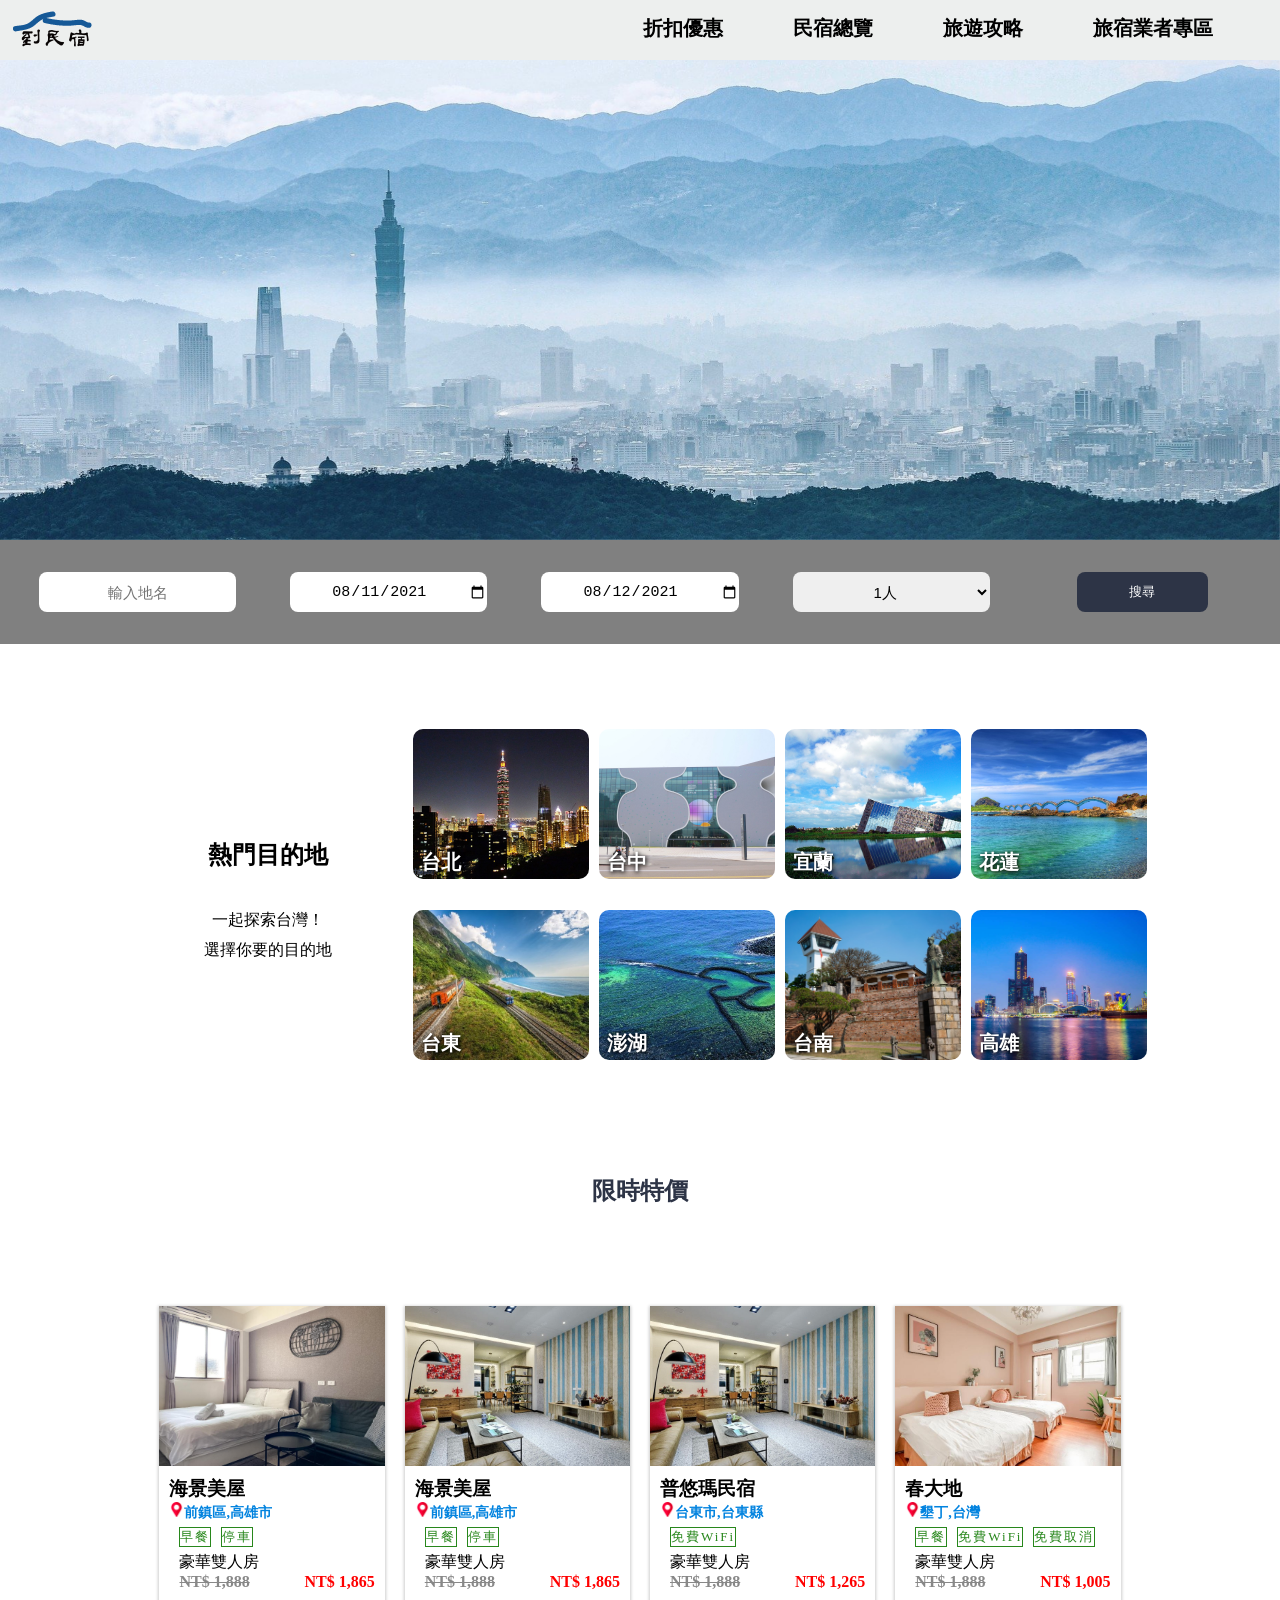
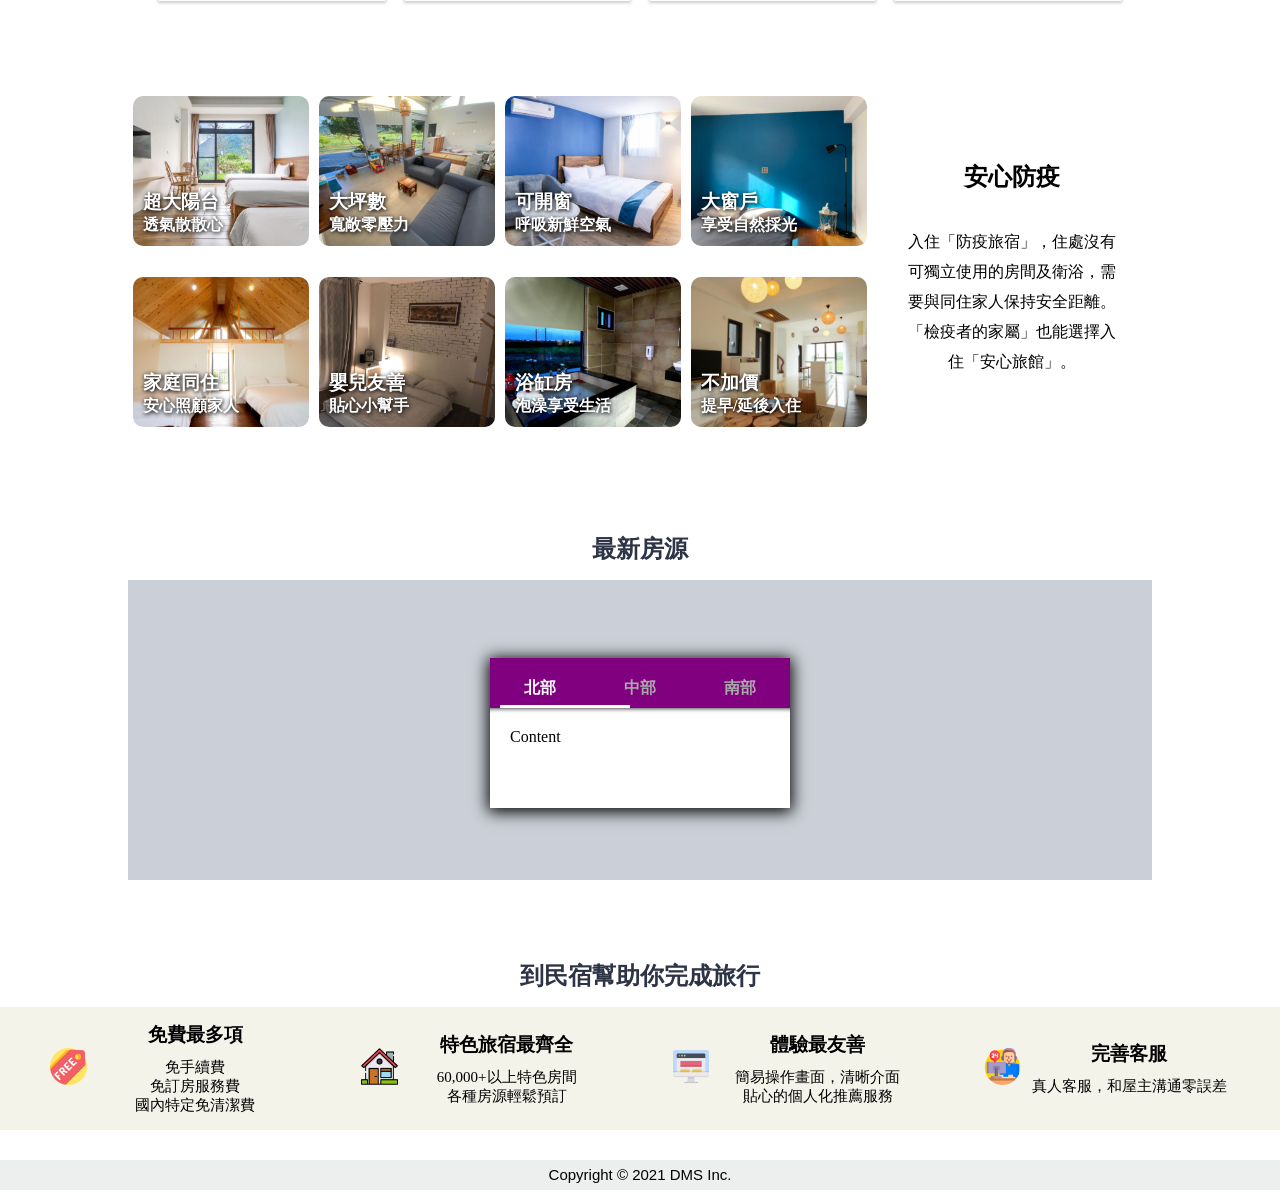
==== commit 543c35dc: "增加" ====
--- a/index.html
+++ b/index.html
@@ -4,15 +4,14 @@
     <meta charset="UTF-8">
     <meta http-equiv="X-UA-Compatible" content="IE=edge">
     <meta name="viewport" content="width=device-width, initial-scale=1, minimum-scale=1, maximum-scale=1" >
-    <title>Document</title>
+    <title>首頁</title>
     <link rel="stylesheet" href="index.css">
     <link href="https://unpkg.com/aos@2.3.1/dist/aos.css" rel="stylesheet">
-    <script src="test.js"></script>
-
-
-
-
+    <link
+    rel="stylesheet"
+    href="https://unpkg.com/swiper/swiper-bundle.min.css">
 </head>
+
 <body>
      <div class="header">
         <input type="checkbox" name="menu-switcher" id="menu-switcher" />
@@ -29,9 +28,29 @@
           <li><a href="host.html">旅宿業者專區</a></li>
         </ul>
       </div> 
-
+      
       <div class="banner">
-        <span class="text1">Traveling in Taiwan</span>
+        <!-- <span class="text1">Traveling in Taiwan</span> -->
+        <div class="swiper mySwiper">
+            <div class="swiper-wrapper">
+              <div class="swiper-slide">
+                  <img src="./pic/index/b_1.jpg" alt="">
+              </div>
+              <div class="swiper-slide">
+                <img src="./pic/index/b_2.jpg" alt="">
+              </div>
+              <div class="swiper-slide">
+                <img src="./pic/index/b_3.jpg" alt="">
+              </div>
+              <div class="swiper-slide">
+                <img src="./pic/index/b_4.jpg" alt="">
+              </div>
+              <div class="swiper-slide">
+                <img src="./pic/index/b_5.jpg" alt="">
+              </div>
+
+            </div>
+          </div>
       </div>
 
       <div class="search">  
@@ -56,7 +75,7 @@
             <button type="submit"><a href="result.html">搜尋</a></button>
         </div></div>
 
-        <div class="dest"  data-aos="fade-left"  >
+        <div class="dest">
           <div class="dleft" >
               <div class="dtext" >
                   <h2>熱門目的地</h2>
@@ -82,7 +101,7 @@
                       
                   </div>
   
-                  <div class="place">
+               <div class="place">
                       <div class="ppic">
                           <a href="result.html"><img src="pic\pic-3.jpg" alt=""style="overflow:hidden;"></a>
                           <div class="pname">宜蘭</div>
@@ -123,7 +142,7 @@
                           <div class="pname">高雄</div>
                       </div>
                       
-                  </div>
+                  </div> 
   
               </div>
           </div>
@@ -161,7 +180,7 @@
                       <button>立即搶購</button>
                   </div>
               <div class="salepic">
-                  <img src="pic\a2.jpg" alt=""></div>
+                  <img src="pic\tr3.jpg" alt=""></div>
               <div class="saletext">
                   <h3>海景美屋</h3>
                   <span class="mapicon">前鎮區,高雄市</span>
@@ -194,8 +213,8 @@
                   <h4 class="red">NT$ 1,265</h4>
   
               </div>
-          </div>
-              <div class="sale" data-aos="fade-down"  data-aos-delay="400">
+          </div> 
+             <div class="sale" data-aos="fade-down"  data-aos-delay="400">
                   <div class="info">
                       <button>立即搶購</button>
                   </div>
@@ -216,8 +235,8 @@
   
                 
               </div>
-          </div>
-          
+          </div> 
+           
       </div>   
       <div class="dest" style="flex-direction:row-reverse" data-aos="fade-right">
         <div class="dleft">
@@ -230,167 +249,150 @@
             </div>
             <div class="dright">
                 <div class="place">
-                    <div class="ppic">
+                    <div class="ppic pic_2">
                         <a href="result.html"><img src="pic\p1.jpg" alt=""></a>
                         <div class="pname1">
                             <h3>超大陽台</h3>
                             <span>透氣散散心</span>
                         </div>
-                        <div class="info">
-                            
-                        </div>
-                    </div>
-                    
-                </div>
-                <div class="place">
-                    <div class="ppic">
+                    </div>
+                    
+                </div>
+                <div class="place">
+                    <div class="ppic pic_2">
                         <a href="result.html"><img src="pic\p3.jpg" alt=""style="overflow:hidden;"></a>
                         <div class="pname1">
                             <h3>大坪數</h3>
                             <span>寬敞零壓力</span>
                         </div>
-                        <div class="info">
-                            
-                        </div>
-                    </div>
-                    
-                </div>
-
-                <div class="place">
-                    <div class="ppic">
+ 
+                    </div>
+                    
+                </div>
+
+                <div class="place">
+                    <div class="ppic pic_2">
                         <a href="result.html"><img src="pic\p2.jpg" alt=""style="overflow:hidden;"></a>
                         <div class="pname1">
                             <h3>可開窗</h3>
                             <span>呼吸新鮮空氣</span>
                         </div>
-                        <div class="info">
-                            
-                        </div>
-                    </div>
-                    
-                </div>
-                <div class="place">
-                    <div class="ppic">
+
+                    </div>
+                    
+                </div>
+                <div class="place">
+                    <div class="ppic pic_2">
                         <a href="result.html"><img src="pic\p4.jpg" alt=""style="overflow:hidden;"></a>
                         <div class="pname1">
                             <h3>大窗戶</h3>
                             <span>享受自然採光</span>
                         </div>
-                        <div class="info">
-                            
-                        </div>
-                    </div>
-                    
-                </div>
-                <div class="place">
-                    <div class="ppic">
+
+                    </div>
+                    
+                </div>
+                <div class="place">
+                    <div class="ppic pic_2">
                         <a href=""><img src="pic\p5.jpg" alt=""style="overflow:hidden;"></a>
                         <div class="pname1">
                             <h3>家庭同住</h3>
                             <span>安心照顧家人</span>
                         </div>
-                        <div class="info">
-                            
-                        </div>
+
                     </div>
                    
                 </div>
                 <div class="place">
-                    <div class="ppic">
+                    <div class="ppic pic_2">
                         <a href=""><img src="pic\p6.jpg" alt=""style="overflow:hidden;"></a>
                         <div class="pname1">
                             <h3>嬰兒友善</h3>
                             <span>貼心小幫手</span>
                         </div>
-                        <div class="info">
-                            
-                        </div>
-                    </div>
-                    
-                </div>
-                <div class="place">
-                    <div class="ppic">
+
+                    </div>
+                    
+                </div>
+                <div class="place">
+                    <div class="ppic pic_2">
                         <a href=""><img src="pic\p8.jpg" alt=""style="overflow:hidden;"></a>
                         <div class="pname1">
                             <h3>浴缸房</h3>
                             <span>泡澡享受生活</span>
                         </div>
-                        <div class="info">
-                            
-                        </div>
-                    </div>
-                    
-                </div>
-                <div class="place">
-                    <div class="ppic">
+
+                    </div>
+                    
+                </div>
+                <div class="place">
+                    <div class="ppic pic_2">
                         <a href=""><img src="pic\p7.jpg" alt=""style="overflow:hidden;"></a>
                         <div class="pname1">
                             <h3>不加價</h3>
                             <span>提早/延後入住</span>
                         </div>
-                        <div class="info">
-                            
-                        </div>
                     </div>
                     
                 </div>
 
             </div>
         </div>
-        <div class="title">
+        <div class="title">    
             <h2>最新房源</h2>
         </div>
-        <div class="itemPanel">    
-            <div class="wrap1">
-                <div class="item">
-                    <img src="pic/q1.jpg">
-                    <div class="newname">
-                        <h4>高雄住宿 eauty-House
-                        </h4>
-                    </div>
-                </div>
-                <div class="item">
+        <div class="newroom">
+            <div class='tabs'>
+                <input type='radio' id='r1' name='t' checked
+                ><label for='r1'>北部</label
+                ><div class='content'>Content</div
+                ><input type='radio' id='r2' name='t'
+                ><label for='r2'>中部</label
+                ><div class='content'>Article</div
+                ><input type='radio' id='r3' name='t'
+                ><label for='r3'>南部</label
+                ><div class='content'>Stuff</div
+                ><div id='slider'></div>
+              </div>
+            </div>
+                <!-- <div class="item">
                     <img src="pic/q2.jpg">
 
                         <div class="newname">
                         <h4>台東住宿 池上稻香文旅
                         </h4>
                     </div>
-                </div>
-                <div class="item">
+                </div> -->
+                <!-- <div class="item">
                     <img src="pic/c2.jpg">
                     <div class="newname">
                         <h4>花蓮住宿 歐風文旅
                         </h4>
                     </div>
-                </div>
-                <div class="item">
+                </div> -->
+                <!-- <div class="item">
                     <img src="pic/p4.jpg">
                     <div class="newname">
                         <h4>花蓮住宿 尤大廚的家
                         </h4>
                     </div>
-                </div>
-                <div class="item">
+                </div> -->
+                <!-- <div class="item">
                     <img src="pic/sale1.jpg">
                     <div class="newname">
                         <h4>新竹住宿 香草HOUSE
                         </h4>
                     </div>
-                </div>
-                <div class="item">
+                </div> -->
+                <!-- <div class="item">
                     <img src="pic/sale3.jpg">
                     <div class="newname">
                         <h4>桃園住宿 旅人驛站
                         </h4>
                     </div>
-                </div>        
-            </div>
-        </div>
-        <div id="leftRightPanel">
-            <input type="button" id="btnLeft" value="<"  disabled>
-            <input type="button" id="btnRight" value=">" >
-        </div>
+                </div>         -->
+
+       
         <div class="title">
             <h2>到民宿幫助你完成旅行</h2></div>
         <div class="final">
@@ -456,13 +458,29 @@
           <div class="footer">Copyright © 2021 DMS Inc.</div>
               
           <script src="https://unpkg.com/aos@2.3.1/dist/aos.js"></script>
+          <script src="https://unpkg.com/swiper/swiper-bundle.min.js"></script>
+                    <!-- Initialize Swiper -->
+                    <script>
+                        var swiper = new Swiper(".mySwiper", {
+                          spaceBetween: 30,
+                        //   pagination: {
+                        //     el: ".swiper-pagination",
+                        //     clickable: true,
+                        //   },
+                        });
+                      </script>
           <script>
               AOS.init({
                   duration: 2000,
                   delay:1,
                   once: true,
-               
           })
           </script>
+            <!-- <script src="test.js"></script> -->
+
+
+        </body>
+      </html>
+      
 </body>
 </html>
--- a/index.css
+++ b/index.css
@@ -3,9 +3,16 @@
     padding: 0;
     list-style: none;
 }
+body{
+  /* background-image:url('./pic/bg_2.jpg'); */
+  /* background-color: #cccccc; */
+  background-repeat:no-repeat ;
+  background-size: cover;
+  
+}
 /*==========================Header===============================*/
 .header {
-    height: 55px;
+    height: 60px;
     background: #EDEFEE;
     position: relative;
 }
@@ -94,11 +101,9 @@
 
 /*=======================BANNER==================================*/
       .banner{
+        max-width: 1280px;
         width: 100%;
-        height: 300px;
-        text-align: center;       
-        background-image:url(../pic/bbb.jpg) ;
-        background-size:cover;
+        height: 12.5rem;
       }
       .banner span{
         text-transform: uppercase;
@@ -134,47 +139,36 @@
       }
 /*=====================搜尋框===============================*/
 .search{
-  /* margin-top: -150px; */
-  height: auto;
-  background-color: #178CA4;
-  /* opacity: 0.8; */
-  display: flex;
+  max-width: 1280px;
+  width: 100%;
+  padding: 1rem 0.75rem;
+  background-color: grey;
+  display: flex;
+  justify-content: center;
   flex-wrap: wrap;
+  box-sizing: border-box;
+  text-align: center;
 }
 .sitem{
+    width: 20rem;
     width: 100%;
-    margin: 10px;
-    padding: 10px;
-    text-align: center;
-    line-height: 20px;
-    opacity: 1;
-    cursor: pointer;
-    border: none;
-    /* font-size: 18px; */
-}
-.sitem input{
-  width: 80%;
-  height: 25px;
-  
-}
-
-select{
-    width:80%;
-    height: 25px;
-    background-color: white;
-    letter-spacing: 2px;
-    font-size: 15px;
-    
-}
-option{
-    letter-spacing: 10px;
+    margin: 1rem;
+}
+.sitem input,.sitem select{
+  width: 90%;
+  height: 2.5rem;
+  border-radius: 8px;
+  border:none;
+  text-align: center;
+  font-size: 15px;
 }
 .sitem button{
-   width:20%;
-   height: 25px;
+   width: 100px;
+   border-radius: 8px;
+   height: 2.5rem;
    border: none;
-   background-color: #072A40;
-   box-shadow: 0px 2px 3px #e8ece8;
+   background-color: #333D51;
+   /* box-shadow: 0px 2px 3px #e8ece8; */
 }
 
 .sitem button:hover{
@@ -191,40 +185,63 @@
 
 /*========================熱門目的地=====================*/
 .dest{
+  max-width: 1200px;
+  width: 90%;
+  margin: auto;
+  display: flex;
+  margin-top: 2.8rem;
   flex-wrap: wrap;
   display: flex;
   justify-content: center;
-  margin-top: 30px;
+  box-sizing: border-box;
+  /* background-color: purple; */
 }
 .dleft{
   width: 100%;
   text-align: center;
+  padding: 1rem;
 }
 .dright{
   width: 100%;
   margin: auto;
   display: flex;
   flex-wrap: wrap;
-  justify-content: space-evenly;
-  align-items: center;
-
+  justify-content: space-between;
+  box-sizing: border-box;
 }
 .place{
-  width:50%;
-  box-sizing: border-box;
-  padding: 5px;
-  margin-bottom: 5px;
-  display: flex;
-  justify-content:space-around;
-  
-  
+  width: 47%;
+}
+.ppic{
+  width: 100%;
+  height: 180px; 
+  margin-bottom:1rem; 
+  border-radius: 10px;
+  overflow:hidden;
+  position: relative;
+}
+.ppic img{
+  width: 100%;
+  height: 100%;
+  transform: scale(1,1);
+  transition: all 1.2s ease-out;
+  object-fit: cover;
+}
+.ppic img:hover{
+  transform:scale(1.2,1.2);
+  border-radius: 10px;
+}
+.pic_2 img:hover{
+  transform:translateY(-5px);
+  transition: 400ms;
+
 }
 .pname{
   position: absolute;
-  left: 5px;
-  bottom:5px;
+  bottom:  3px;
   color: rgb(255, 255, 255);
   font-size: 20px;
+  left: 8px;
   font-weight: bold;
   line-height: 28px;
   text-shadow: rgb(0 0 0 / 50%) 0px 1px 4px, rgb(0 0 0 / 87%) 1px 1px 4px;
@@ -261,63 +278,56 @@
   font-size: 20px;
 }
 
-.ppic{
-  max-width: 200px;
-  height: 150px;  
-  overflow:hidden;
-  position: relative;
-  
-}
-.ppic img{
-  width: 100%;
-  height: 100%;
-  /* border-radius: 2px; */
-  transform: scale(1,1);
-  transition: all 1s ease-out;
-}
-.ppic img:hover{
-  transform:scale(1.2,1.2);
-}
 .dtext p{
   font-size: 15px;
 }
 /*===========限時特賣=================*/
 .time{
-  width: 400px;
+  max-width: 1200px;
+  width: 80%;
   margin: auto;
-  margin-top: 60px;
-  margin-bottom: 70px;
-  text-align: center;
-  height: 50px;
+  margin-top: 2.5rem;
+  text-align: center;
   color: red;
   line-height: 50px;
 
 }
 .sale{
-  width: 100%;
-  height: auto;
+  width: 320px;
+  display: flex;
+  flex-wrap: wrap;
   position: relative;
-  margin: 10px;
+  margin: 1rem;
   box-sizing: border-box;
   box-shadow: rgb(0 0 0 / 20%) 0px 1px 3px 1px;
   overflow: hidden;
 }
 .salepic{
   width: 100%;
-  height: 250px;
-  display: flex;
-  object-fit: contain;  
+  height: 230px;
 }
 .salepic img{
   width: 100%;
   height: 100%;
+  object-fit: cover;
 }
 .sale img{
   width: 100%;
   display: block;
-  height: auto;
-}
-
+}
+.saletext{
+  width: 100%;
+  background-color: white;
+  padding: 0.75rem;
+  box-sizing: border-box;
+  position: relative;
+}
+.saletext span{
+  font-size: 14px;
+  color: #0283DF;
+  font-weight: 600;
+  
+}
 .info{
 display: flex;
 justify-content: center;
@@ -328,10 +338,10 @@
 top: 0px;
 width: 100%;
 height: 100%;
+cursor: pointer;
 
 }
 .info button{
-
 color:white;
 background-color:hsl(359, 43%, 77%);
 width: 100px;
@@ -354,19 +364,6 @@
 }
 
 
-.saletext{
-  width: 100%;
-  background-color: white;
-  padding: 10px;
-  box-sizing: border-box;
-  position: relative;
-}
-.saletext span{
-  font-size: 14px;
-  color: #0283DF;
-  font-weight: 600;
-  
-}
 .mapicon::before{
   display: inline-block;
   content: '';
@@ -405,31 +402,86 @@
   margin-left: 10px;
 }
 /*=================最新房源================*/
-.itemPanel{
+.newroom{
+  max-width: 1200px;
+  height: 300px;
+  margin: auto;
+  width: 80%;
+  background-color: #CBD0D8;
+  position: relative;
+}
+.tabs {
+  box-shadow: 0px 2px 15px 2px;
+  position: absolute;
+  top: 51%;
+  left: 50%;
+  height: 50%;
+  min-width: 300px;
+  transform: translate(-50%, -50%);
+}
+
+label, #slider {
+  display: inline-block;
+  font-weight: bold;
+  text-align: center;
+  background: purple;
+  color: #AAA;
+  width: 100px;
+  height: auto;
+  padding: 20px 0px;
+}
+
+label:hover {
+  color: white;
+  cursor: pointer;
+}
+
+.tabs [type=radio] {
+  display: none;   
+}
+
+.content {
+  position: absolute;
+  top: 50px; right: 0; bottom: 0; left: 0;
+  background: white;
+  padding: 20px;
+  box-shadow: inset 0px 5px 5px -5px;
   display: none;
-  position:relative;
-  width: 300px;
-  height:250px;
-  margin: auto;
-  overflow:hidden;
-  display: flex;
-  align-items: center;
-}
-.wrap1{
-  position:absolute;
-  top:5px;
-  left:5px;
-  width:3000px;
-  transition:left 1s;
+}
+
+#slider {
+  background-color: transparent;
+  position: absolute;
+  border-bottom: 3px solid white;
+  margin: 7px 10px;
+  transition: transform 0.5s;
+  width: 130px;
+}
+
+[type=radio],#r1:checked ~ #slider {
+  transform: translate(-300px, 0px);
+}
+
+[type=radio],#r2:checked ~ #slider {
+  transform: translate(-200px, 0px);
+}
+
+[type=radio],#r3:checked ~ #slider {
+  transform: translate(-100px, 0px);
+}
+
+[type=radio]:checked + label {
+  color: white;
+}
+
+[type=radio]:checked + label + .content {
+  display: inline-block;
 }
 .item{
-  margin: 10px;
-  width:200px;
-  height:200px;
-  text-align: center;
-  float:left;
-  overflow: hidden;
-  position: relative;
+  width:100px;
+  height:100px;
+  text-align: center;
+
 }
 .item img{
   width: 100%;
@@ -440,14 +492,8 @@
   font-weight: bold;
   font-size: 20px;
   line-height: 250px;
-  position: absolute;
   background-color: rgba(0,0,0,83);
   color: white;
-  top: 0;
-  /* color: white; */
-  z-index: 2;
-  opacity: 0.6;
-  cursor: pointer;
 }
 .newname h4:hover{
  transition: 0.5s;
@@ -521,6 +567,36 @@
   text-align: center;
   font-size: 15px;
 }
+.swiper {
+  max-width: 1280px;
+  width: 100%;
+  height: 100%;
+  margin: auto;
+}
+.swiper-slide {
+  text-align: center;
+  font-size: 18px;
+  /* Center slide text vertically */
+  display: -webkit-box;
+  display: -ms-flexbox;
+  display: -webkit-flex;
+  display: flex;
+  -webkit-box-pack: center;
+  -ms-flex-pack: center;
+  -webkit-justify-content: center;
+  justify-content: center;
+  -webkit-box-align: center;
+  -ms-flex-align: center;
+  -webkit-align-items: center;
+  align-items: center;
+  cursor: grab;
+}
+.swiper-slide img {
+  display: block;
+  width: 100%;
+  height: 100%;
+  object-fit: cover;
+}
 /*=============footer===================*/
 .footer{
   font-size: 15px;
@@ -575,33 +651,28 @@
   position: relative;
 }
 .banner{    
-  background-image:url(pic/banner_6.jpg);
-  height: 500px;
+  /* background-image:url(pic/banner_6.jpg); */
+  height: 30rem;
   
 }
 .detext h2{
   font-size: 22px;
+}
+.ppic{
+  height: 150px;
 }
 .text1{
   font-size: 38px;
   line-height: 500px;
   animation: text 3s 100;
 }
-.search{
-  margin-top: -60px;
-  display: flex;
-  align-items: center;
-  justify-content: center;
-}
-.sitem button:hover{
+
+/* .sitem button:hover{
   text-decoration: none;
   background-color:#D67940;
   
-}
-
-.sale{
-  width: 45%;
-}
+} */
+
 .info button{
   top: 15%;
   }
@@ -627,28 +698,24 @@
   }
 }
 @media screen and (min-width: 992px) {
+  .swiper {
+    height: 100%;
+  }
   .search{
-    margin-top: -60px;
     display: flex;
-    height: 60px;
-    background-color: black;
-    opacity: 0.8;
-    display: flex;
+    flex-wrap: nowrap;
   }
   .sitem{
-    width: 15%;
-    height: 20px;
+    width: 100%;
     text-align: center;
-    line-height: 20px;
     opacity: 1;
     cursor: pointer;
     border: none;
-    /* font-size: 18px; */
   }
   .sitem button{
-    width:70%;
-    height: 25px;
+    width:60%;
     border: none;
+    text-align: center;
     background-color: #2D3446;
     box-shadow:none;
     
@@ -659,9 +726,8 @@
 }
   .dest{
     max-width: 1200px;
-    width: 100%;
-    margin: auto;
-    display: flex;
+    width: 80%;
+    flex-wrap: nowrap;
     margin-top: 80px;
     
 }
@@ -677,11 +743,9 @@
     
 }
 .dleft h2{
-  
     line-height: 50px;
     color: black;
 }
-
 
 .dright{
   width: 75%;
@@ -689,12 +753,9 @@
   display: flex;
   justify-content: space-evenly;
   flex-wrap: wrap;
- 
-}
-
+}
 .sale{
   width: 22%;
-  
   position: relative;
   margin: 10px;
   box-sizing: border-box;
@@ -728,10 +789,10 @@
 
 }
 
-.info:hover{
+/* .info:hover{
 -webkit-transition: 500ms;
 opacity: 1;
-}
+} */
 .info h3{
 color: white;
 }
@@ -791,11 +852,11 @@
   height:250px;
   text-align: center;
   float:left;
-  object-fit: over;
+  object-fit: cover;
 }
 .item img{
   width: 100%;
-  object-fit: over;
+  object-fit: cover;
   
 }
 
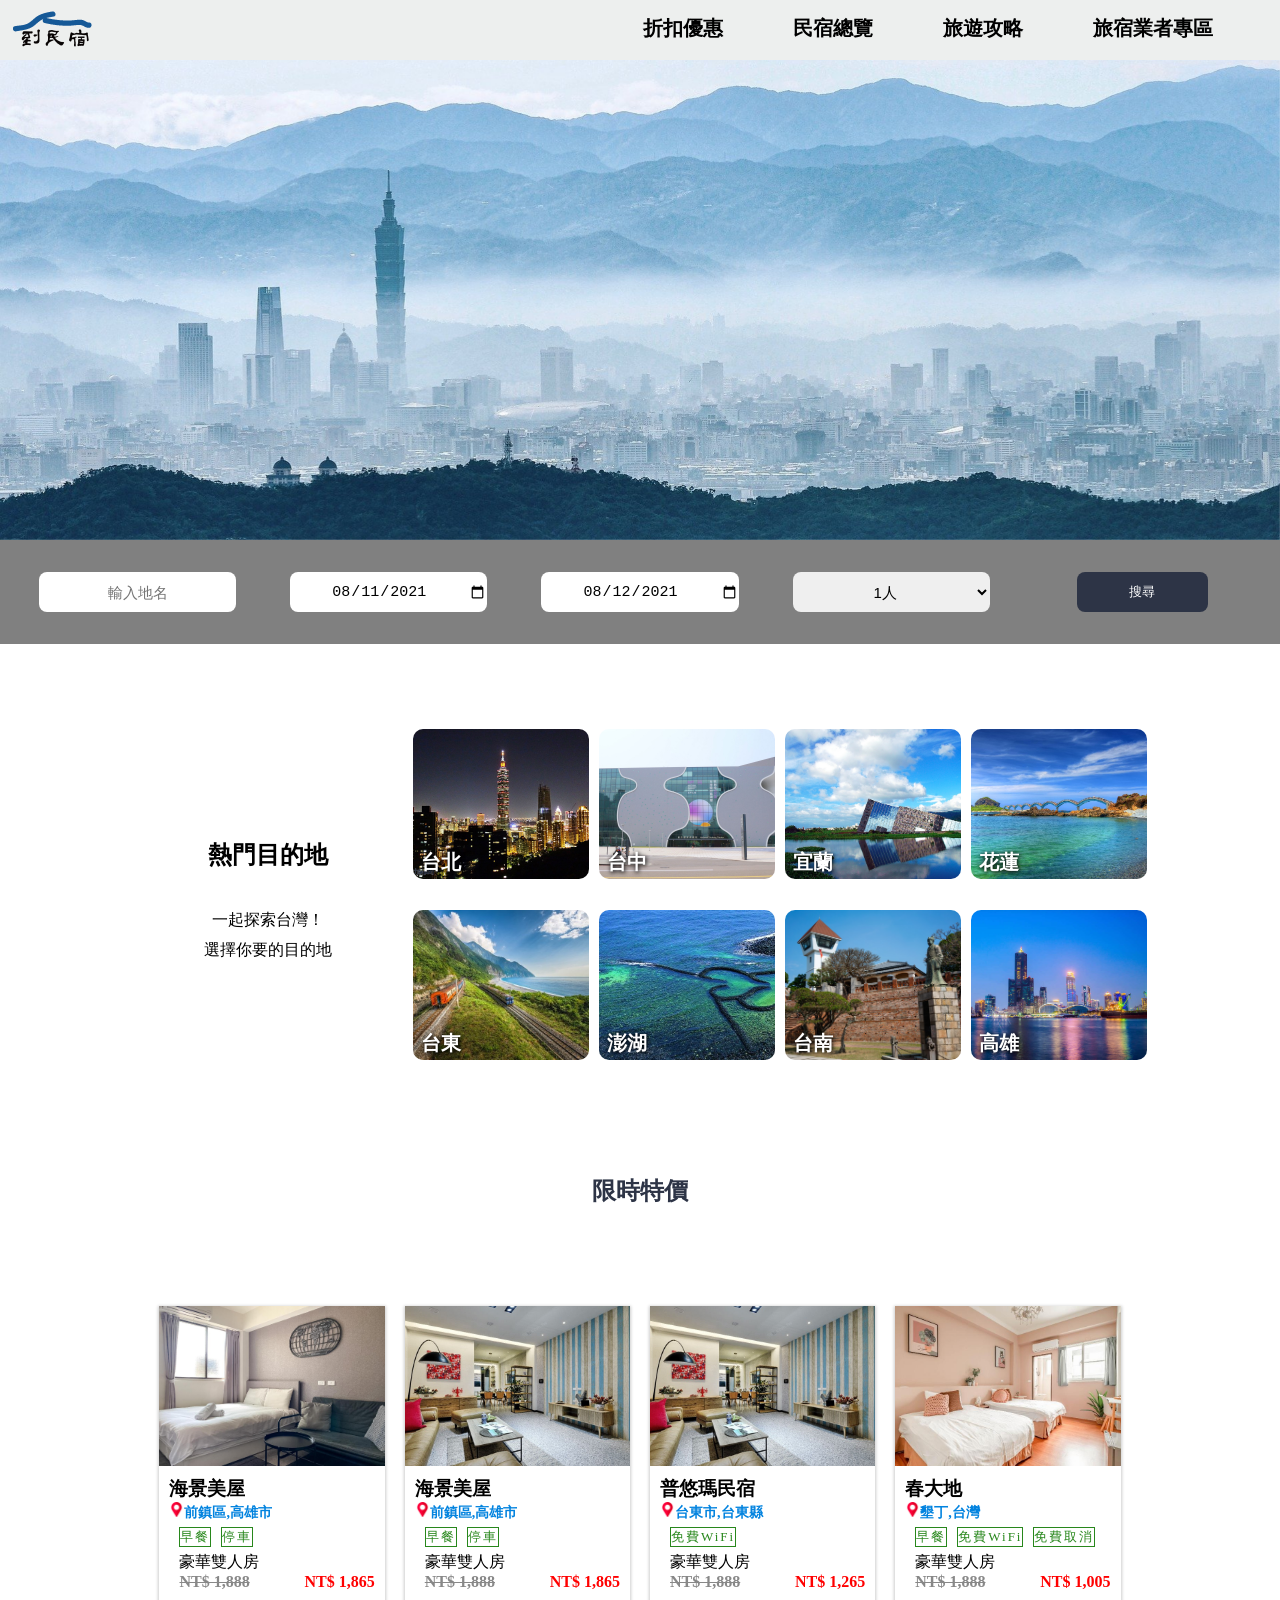
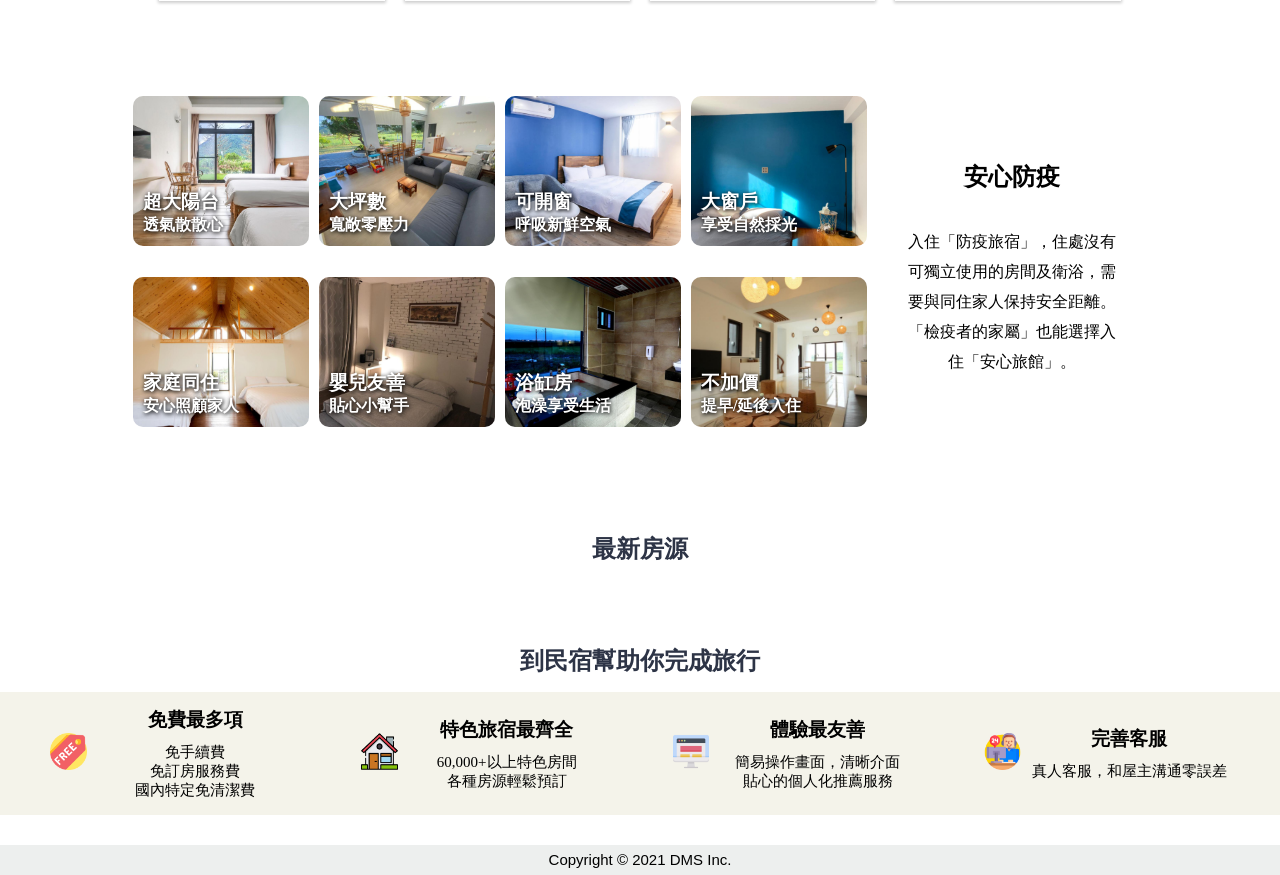
==== commit 58881e52: "modify" ====
--- a/index.html
+++ b/index.html
@@ -341,7 +341,7 @@
         <div class="title">    
             <h2>最新房源</h2>
         </div>
-        <div class="newroom">
+        <!-- <div class="newroom">
             <div class='tabs'>
                 <input type='radio' id='r1' name='t' checked
                 ><label for='r1'>北部</label
@@ -354,7 +354,7 @@
                 ><div class='content'>Stuff</div
                 ><div id='slider'></div>
               </div>
-            </div>
+            </div> -->
                 <!-- <div class="item">
                     <img src="pic/q2.jpg">
 
--- a/index.css
+++ b/index.css
@@ -519,7 +519,7 @@
 #btnLeft[disabled], #btnRight[disabled]{
   color:white;
   font-size:30px;
-  weight:bold;
+
 }  
 #leftRightPanel{
   max-width: 1200px;
@@ -634,10 +634,7 @@
 background: color #e8ece8;
 transform: translateX(-5%);
 }
-li:hover{
-    /* background-color: #2D3446; */
-    
-}
+
 .title h2{
   font-size: 22px;
 
@@ -874,7 +871,7 @@
 #btnLeft[disabled], #btnRight[disabled]{
   color:white;
   font-size:30px;
-  weight:bold;
+
 }  
 #leftRightPanel{
   max-width: 1080px;
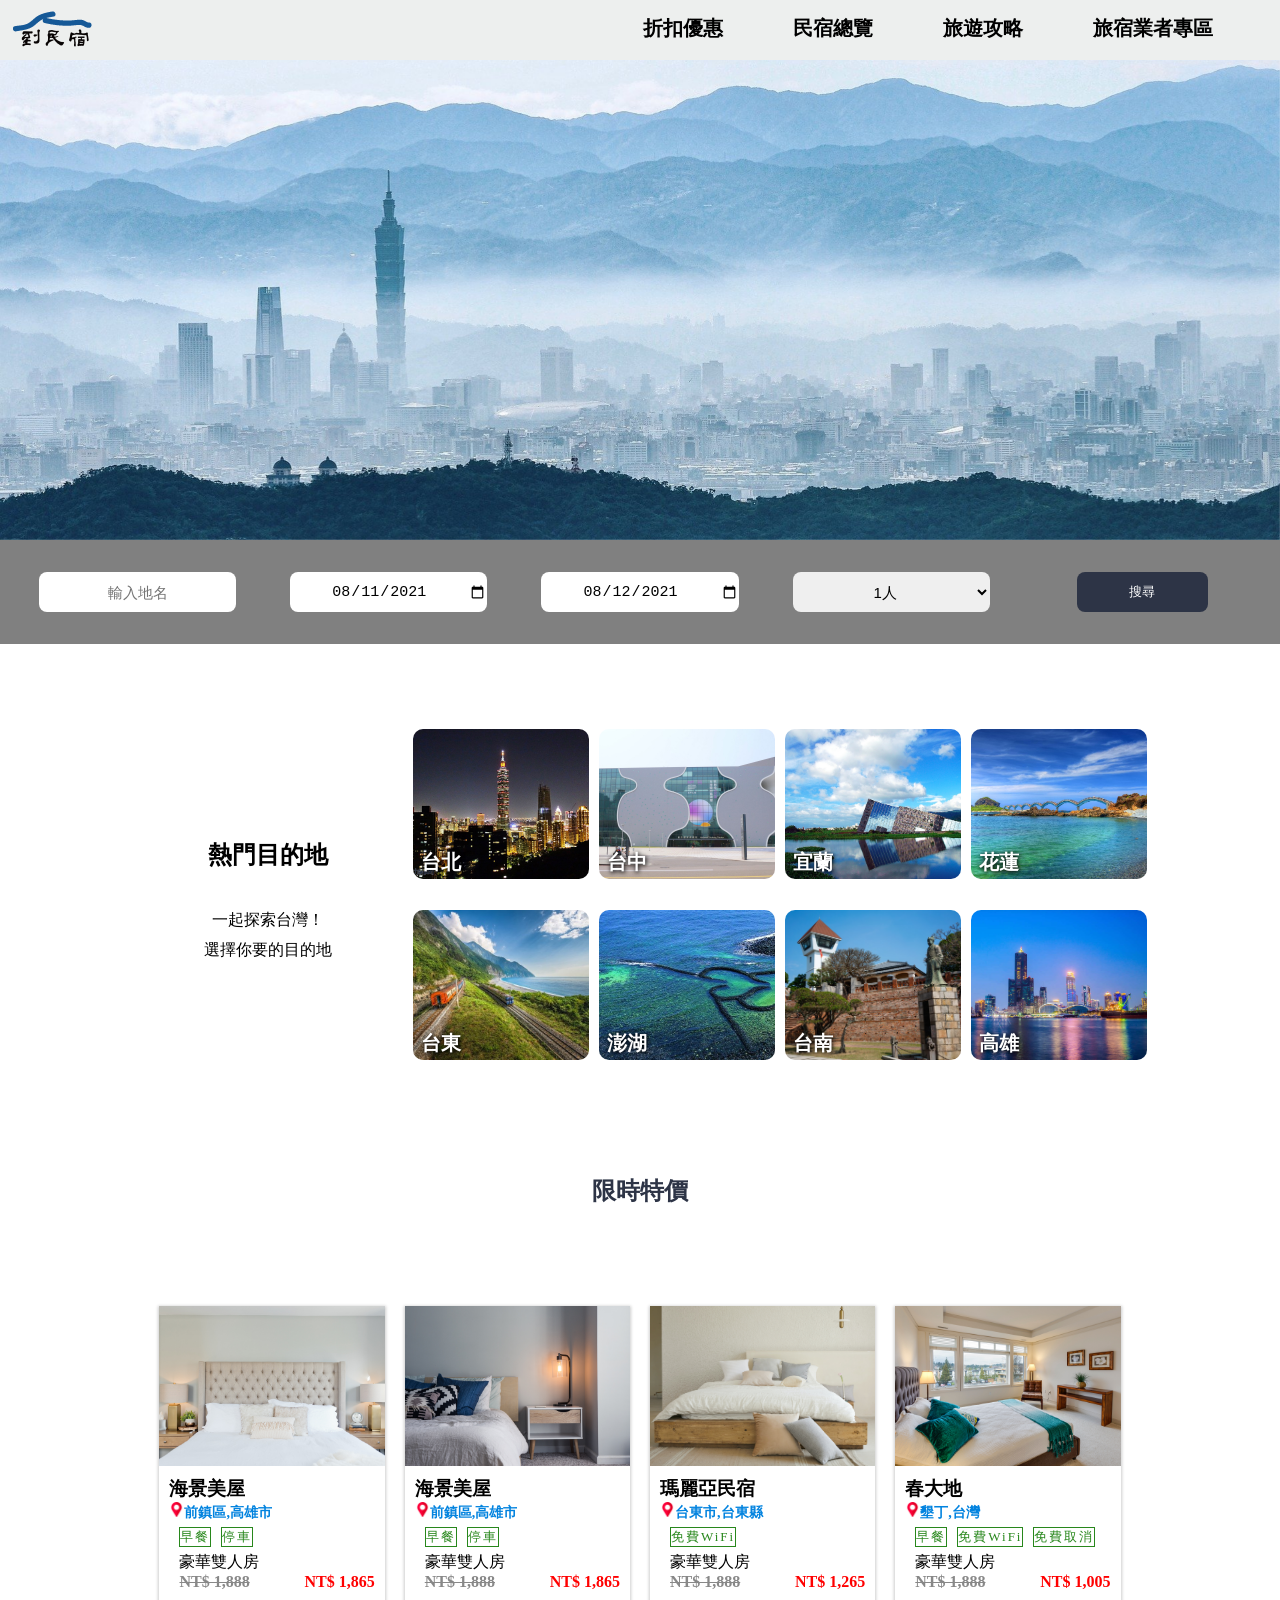
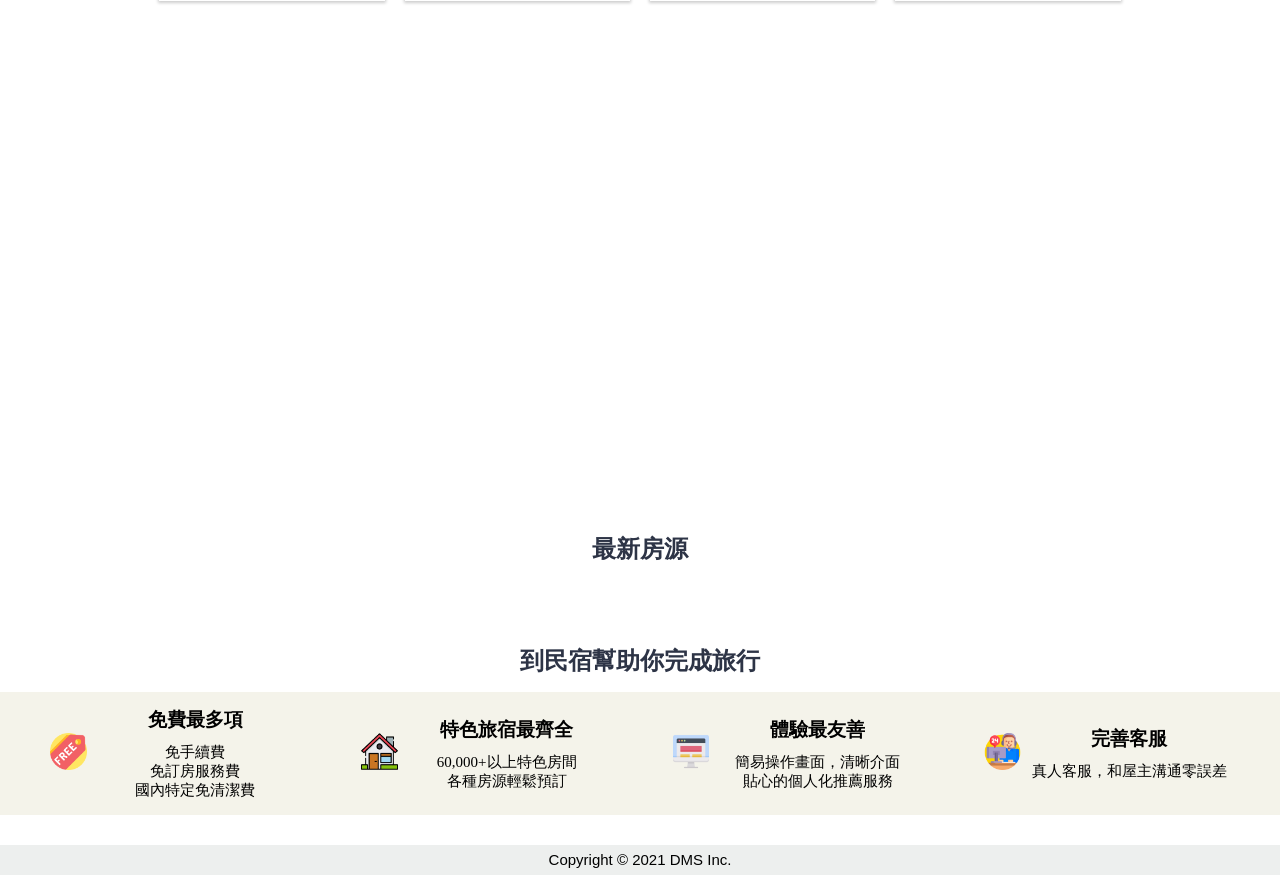
==== commit 65249c15: "加上icon" ====
--- a/index.html
+++ b/index.html
@@ -10,6 +10,7 @@
     <link
     rel="stylesheet"
     href="https://unpkg.com/swiper/swiper-bundle.min.css">
+    <link rel="icon" href="./pic/icon.png" type="image/ico" />
 </head>
 
 <body>
@@ -159,7 +160,7 @@
                       <button>立即搶購</button>
                   </div>
               <div class="salepic">
-                  <img src="pic\q1.jpg" alt=""></div>
+                  <img src="./pic/index/room1.jpg" alt=""></div>
               <div class="saletext">
                   <h3>海景美屋</h3>
                   <span class="mapicon">前鎮區,高雄市</span>
@@ -180,7 +181,7 @@
                       <button>立即搶購</button>
                   </div>
               <div class="salepic">
-                  <img src="pic\tr3.jpg" alt=""></div>
+                  <img src="./pic/index/room2.jpg" alt=""></div>
               <div class="saletext">
                   <h3>海景美屋</h3>
                   <span class="mapicon">前鎮區,高雄市</span>
@@ -200,9 +201,9 @@
                       <button>立即搶購</button>
                   </div>
               <div class="salepic">
-                  <img src="pic\tr3.jpg" alt=""></div>
+                  <img src="./pic/index/room3.jpg" alt=""></div>
               <div class="saletext">
-                  <h3>普悠瑪民宿</h3>
+                  <h3>瑪麗亞民宿</h3>
                   <span class="mapicon">台東市,台東縣</span>
                   <ul>
                       <li>免費WiFi</li>
@@ -219,7 +220,7 @@
                       <button>立即搶購</button>
                   </div>
               <div class="salepic">
-                  <img src="pic\sale3.jpg" alt="">
+                  <img src="./pic/index/room4.jpg" alt="">
   </div>
               <div class="saletext">
                   <h3>春大地</h3>
@@ -250,7 +251,7 @@
             <div class="dright">
                 <div class="place">
                     <div class="ppic pic_2">
-                        <a href="result.html"><img src="pic\p1.jpg" alt=""></a>
+                        <a href="result.html"><img src="./pic/index/room10.jpg" alt=""></a>
                         <div class="pname1">
                             <h3>超大陽台</h3>
                             <span>透氣散散心</span>
@@ -260,7 +261,7 @@
                 </div>
                 <div class="place">
                     <div class="ppic pic_2">
-                        <a href="result.html"><img src="pic\p3.jpg" alt=""style="overflow:hidden;"></a>
+                        <a href="result.html"><img src="./pic/index/room9.jpg" alt=""style="overflow:hidden;"></a>
                         <div class="pname1">
                             <h3>大坪數</h3>
                             <span>寬敞零壓力</span>
@@ -272,7 +273,7 @@
 
                 <div class="place">
                     <div class="ppic pic_2">
-                        <a href="result.html"><img src="pic\p2.jpg" alt=""style="overflow:hidden;"></a>
+                        <a href="result.html"><img src="./pic/index/room8.jpg" alt=""style="overflow:hidden;"></a>
                         <div class="pname1">
                             <h3>可開窗</h3>
                             <span>呼吸新鮮空氣</span>
@@ -341,7 +342,7 @@
         <div class="title">    
             <h2>最新房源</h2>
         </div>
-        <!-- <div class="newroom">
+       <!-- <div class="newroom">
             <div class='tabs'>
                 <input type='radio' id='r1' name='t' checked
                 ><label for='r1'>北部</label
@@ -354,43 +355,43 @@
                 ><div class='content'>Stuff</div
                 ><div id='slider'></div>
               </div>
-            </div> -->
-                <!-- <div class="item">
+            </div>  
+                <div class="item">
                     <img src="pic/q2.jpg">
 
                         <div class="newname">
                         <h4>台東住宿 池上稻香文旅
                         </h4>
                     </div>
-                </div> -->
-                <!-- <div class="item">
+                </div> 
+               <div class="item">
                     <img src="pic/c2.jpg">
                     <div class="newname">
                         <h4>花蓮住宿 歐風文旅
                         </h4>
                     </div>
-                </div> -->
-                <!-- <div class="item">
+                </div> 
+                 <div class="item">
                     <img src="pic/p4.jpg">
                     <div class="newname">
                         <h4>花蓮住宿 尤大廚的家
                         </h4>
                     </div>
-                </div> -->
-                <!-- <div class="item">
+                </div> 
+                <div class="item">
                     <img src="pic/sale1.jpg">
                     <div class="newname">
                         <h4>新竹住宿 香草HOUSE
                         </h4>
                     </div>
-                </div> -->
-                <!-- <div class="item">
+                </div> 
+                 <div class="item">
                     <img src="pic/sale3.jpg">
                     <div class="newname">
                         <h4>桃園住宿 旅人驛站
                         </h4>
                     </div>
-                </div>         -->
+                </div>      -->  
 
        
         <div class="title">
--- a/index.css
+++ b/index.css
@@ -4,7 +4,7 @@
     list-style: none;
 }
 body{
-  /* background-image:url('./pic/bg_2.jpg'); */
+  /* background-image:url('./pic/bg_1.jpg'); */
   /* background-color: #cccccc; */
   background-repeat:no-repeat ;
   background-size: cover;
@@ -104,6 +104,7 @@
         max-width: 1280px;
         width: 100%;
         height: 12.5rem;
+        margin: auto;
       }
       .banner span{
         text-transform: uppercase;
@@ -141,6 +142,7 @@
 .search{
   max-width: 1280px;
   width: 100%;
+  margin: auto;
   padding: 1rem 0.75rem;
   background-color: grey;
   display: flex;
@@ -424,7 +426,6 @@
   display: inline-block;
   font-weight: bold;
   text-align: center;
-  background: purple;
   color: #AAA;
   width: 100px;
   height: auto;
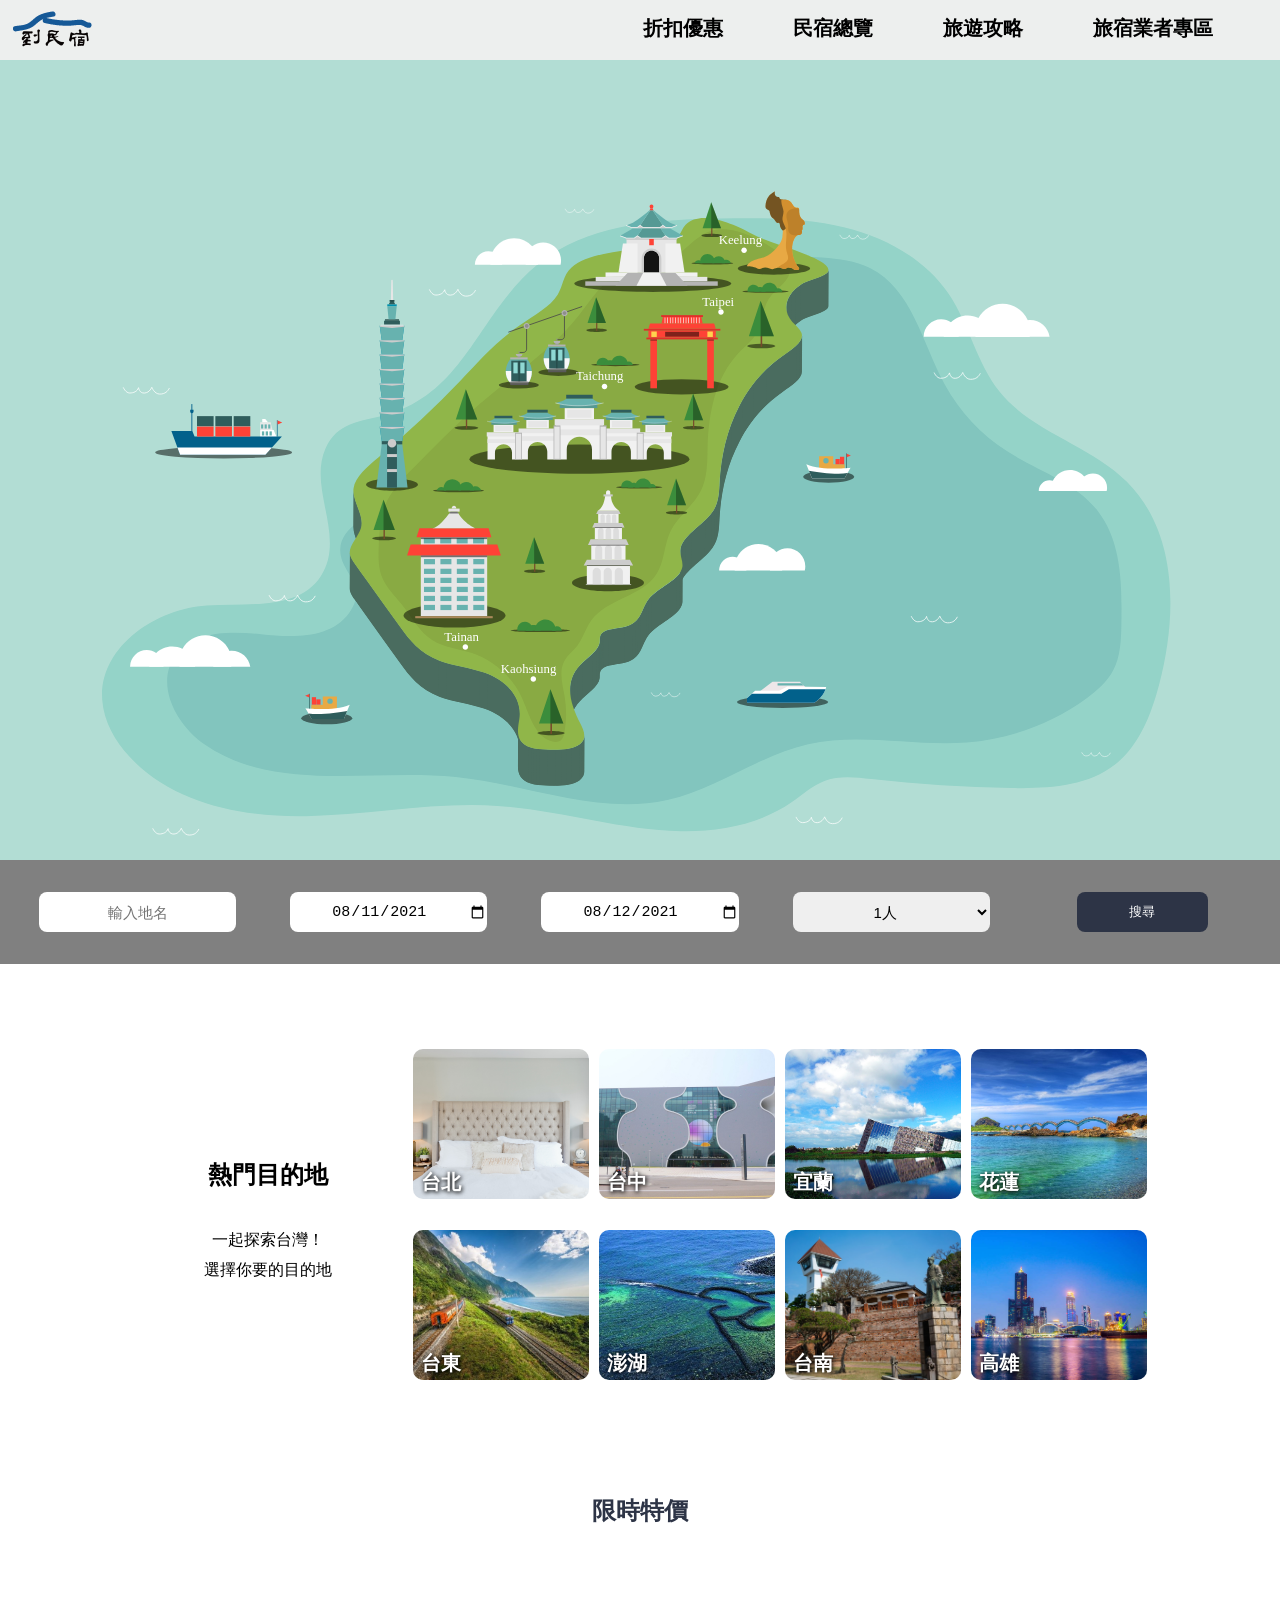
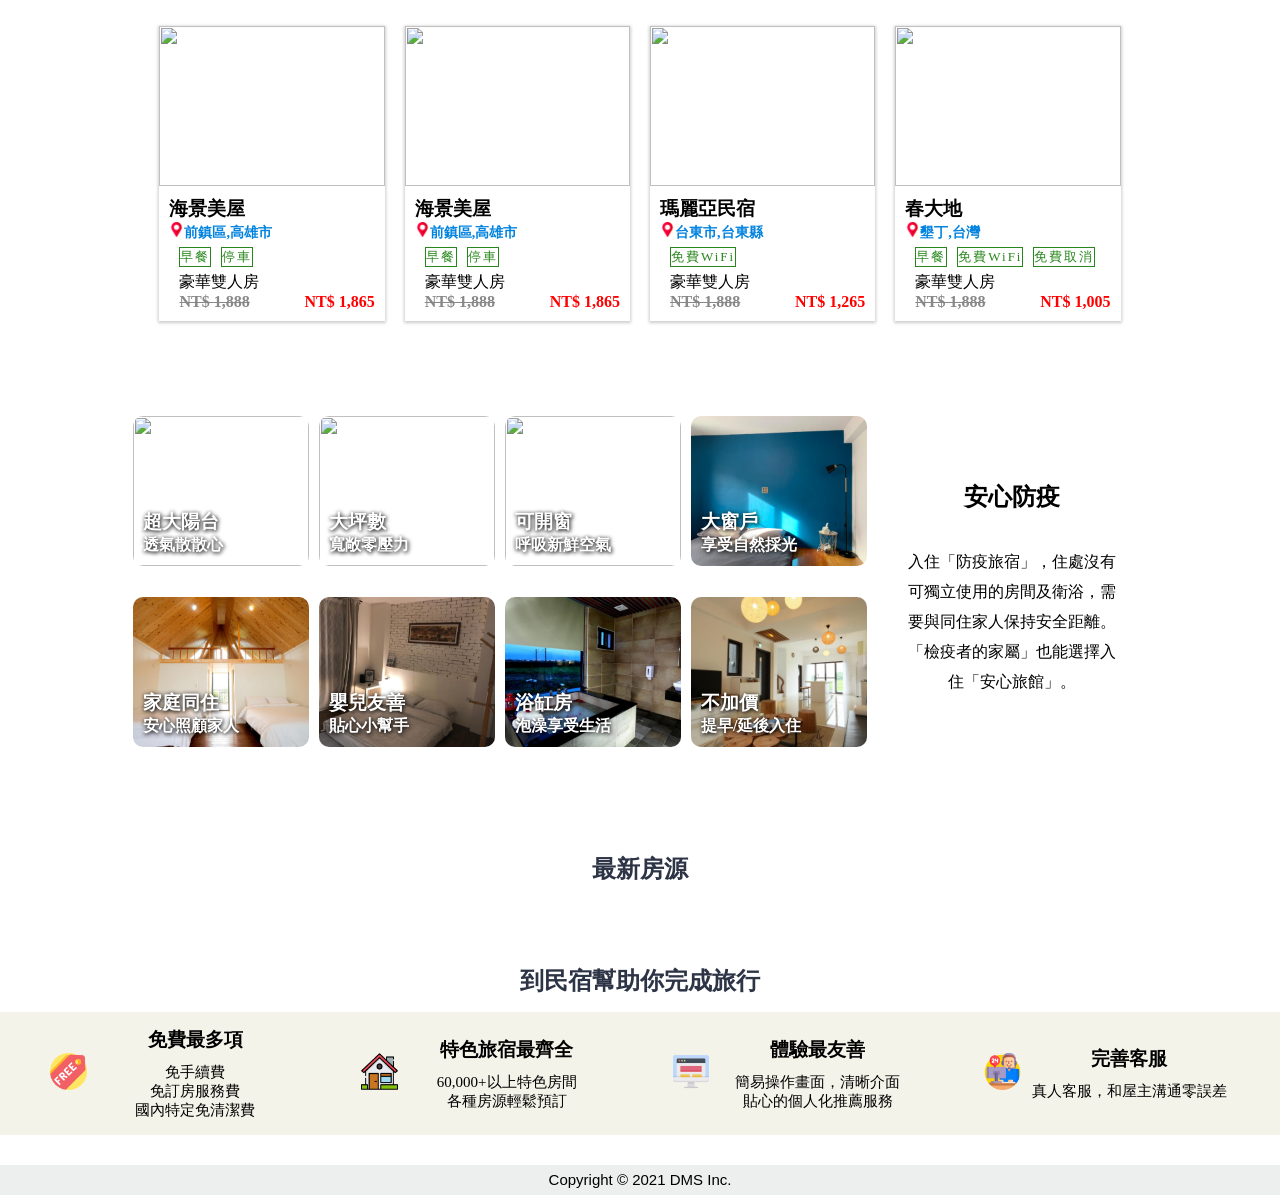
==== commit bbec77ed: "重新上傳" ====
--- a/index.html
+++ b/index.html
@@ -1,487 +1,487 @@
-<!DOCTYPE html>
-<html lang="en">
-<head>
-    <meta charset="UTF-8">
-    <meta http-equiv="X-UA-Compatible" content="IE=edge">
-    <meta name="viewport" content="width=device-width, initial-scale=1, minimum-scale=1, maximum-scale=1" >
-    <title>首頁</title>
-    <link rel="stylesheet" href="index.css">
-    <link href="https://unpkg.com/aos@2.3.1/dist/aos.css" rel="stylesheet">
-    <link
-    rel="stylesheet"
-    href="https://unpkg.com/swiper/swiper-bundle.min.css">
-    <link rel="icon" href="./pic/icon.png" type="image/ico" />
-</head>
-
-<body>
-     <div class="header">
-        <input type="checkbox" name="menu-switcher" id="menu-switcher" />
-        <label for="menu-switcher" class="hamburger">
-          <div class="hamburger-line"></div>
-        </label>
-      <div class="logo">
-          <a href="index.html"></a>
-      </div>
-        <ul class="menu">
-          <li><a href="discount.html">折扣優惠</a></li>
-          <li><a href="houseall.html">民宿總覽</a></li>
-          <li><a href="travel.html">旅遊攻略</a></li>
-          <li><a href="host.html">旅宿業者專區</a></li>
-        </ul>
-      </div> 
-      
-      <div class="banner">
-        <!-- <span class="text1">Traveling in Taiwan</span> -->
-        <div class="swiper mySwiper">
-            <div class="swiper-wrapper">
-              <div class="swiper-slide">
-                  <img src="./pic/index/b_1.jpg" alt="">
-              </div>
-              <div class="swiper-slide">
-                <img src="./pic/index/b_2.jpg" alt="">
-              </div>
-              <div class="swiper-slide">
-                <img src="./pic/index/b_3.jpg" alt="">
-              </div>
-              <div class="swiper-slide">
-                <img src="./pic/index/b_4.jpg" alt="">
-              </div>
-              <div class="swiper-slide">
-                <img src="./pic/index/b_5.jpg" alt="">
-              </div>
-
-            </div>
-          </div>
-      </div>
-
-      <div class="search">  
-        <div class="sitem">
-            <input id="email" type="text" placeholder="輸入地名" >
-        </div>
-        <div class="sitem" >
-            <input id="date" type="date" value="2021-08-11"  min="2021-08-11"></div>
-        <div class="sitem">
-            <input id="date" type="date" value="2021-08-12"  min="2021-08-12"></div>
-        <div class="sitem">
-            <select name="select_one">
-                <option value="1">1人</option>
-                <option value="2">2人</option>
-                <option value="3">3人</option>
-                <option value="3">4人</option>
-                <option value="3">5人</option>
-                <option value="3">6人</option>
-                </select>
-        </div>
-        <div class="sitem">
-            <button type="submit"><a href="result.html">搜尋</a></button>
-        </div></div>
-
-        <div class="dest">
-          <div class="dleft" >
-              <div class="dtext" >
-                  <h2>熱門目的地</h2>
-                  <p>一起探索台灣！<br>
-                      選擇你要的目的地</p>
-                      <!-- <button type="submit"><a href="houseall.html">GO</a></button>       -->
-              </div>
-  
-              </div>
-              <div class="dright">
-                  <div class="place">
-                      <div class="ppic" >
-                          <a href="result.html" ><img src="pic\pic-1.jpg" alt=""></a>
-                          <div class="pname">台北</div>
-                      </div>
-                      
-                  </div>
-                  <div class="place" >
-                      <div class="ppic" >
-                          <a href="result.html"><img src="pic\pic-2.jpg" alt=""style="overflow:hidden;"></a>
-                          <div class="pname">台中</div>
-                      </div>
-                      
-                  </div>
-  
-               <div class="place">
-                      <div class="ppic">
-                          <a href="result.html"><img src="pic\pic-3.jpg" alt=""style="overflow:hidden;"></a>
-                          <div class="pname">宜蘭</div>
-                      </div>
-                      
-                  </div>
-                  <div class="place">
-                      <div class="ppic">
-                          <a href="result.html"><img src="pic\pic-4.jpg" alt=""style="overflow:hidden;"></a>
-                          <div class="pname">花蓮</div>
-                      </div>
-                      
-                  </div>
-                  <div class="place">
-                      <div class="ppic">
-                          <a href=""><img src="pic\pic-5.jpg" alt=""style="overflow:hidden;"></a>
-                          <div class="pname">台東</div>
-                      </div>
-                     
-                  </div>
-                  <div class="place">
-                      <div class="ppic">
-                          <a href=""><img src="pic\pic-6.jpg" alt=""style="overflow:hidden;"></a>
-                          <div class="pname">澎湖</div>
-                      </div>
-                      
-                  </div>
-                  <div class="place">
-                      <div class="ppic">
-                          <a href=""><img src="pic\pic-7.jpg" alt=""style="overflow:hidden;"></a>
-                          <div class="pname">台南</div>
-                      </div>
-                      
-                  </div>
-                  <div class="place">
-                      <div class="ppic">
-                          <a href=""><img src="pic\pic-8.jpg" alt=""style="overflow:hidden;"></a>
-                          <div class="pname">高雄</div>
-                      </div>
-                      
-                  </div> 
-  
-              </div>
-          </div>
-
-          <div class="time">
-             <div class="title">
-                <h2 >限時特價</h2>
-             </div> 
-            <h4 id="showtime" data-aos="zoom-in"></h4>
-          </div>
-          <div class="dest" >
-              <div class="sale" data-aos="fade-down"  data-aos-delay="100"> 
-                  <div class="info">
-                      <button>立即搶購</button>
-                  </div>
-              <div class="salepic">
-                  <img src="./pic/index/room1.jpg" alt=""></div>
-              <div class="saletext">
-                  <h3>海景美屋</h3>
-                  <span class="mapicon">前鎮區,高雄市</span>
-                  <ul>
-                      <li>早餐</li>
-                      <li>停車</li>
-  
-                  </ul>
-                  <p>豪華雙人房</p>
-                  <h4 class="dele">NT$ 1,888</h4>
-                  <h4 class="red">NT$ 1,865</h4>
-  
-              </div>
-          </div>
-             
-              <div class="sale" data-aos="fade-down"  data-aos-delay="200">
-                  <div class="info">
-                      <button>立即搶購</button>
-                  </div>
-              <div class="salepic">
-                  <img src="./pic/index/room2.jpg" alt=""></div>
-              <div class="saletext">
-                  <h3>海景美屋</h3>
-                  <span class="mapicon">前鎮區,高雄市</span>
-                  <ul>
-                      <li>早餐</li>
-                      <li>停車</li>
-  
-                  </ul>
-                  <p>豪華雙人房</p>
-                  <h4 class="dele">NT$ 1,888</h4>
-                  <h4 class="red">NT$ 1,865</h4>
-  
-              </div>
-          </div>
-              <div class="sale" data-aos="fade-down"  data-aos-delay="300">
-                  <div class="info">
-                      <button>立即搶購</button>
-                  </div>
-              <div class="salepic">
-                  <img src="./pic/index/room3.jpg" alt=""></div>
-              <div class="saletext">
-                  <h3>瑪麗亞民宿</h3>
-                  <span class="mapicon">台東市,台東縣</span>
-                  <ul>
-                      <li>免費WiFi</li>
-  
-                  </ul>
-                  <p >豪華雙人房</p>
-                  <h4 class="dele">NT$ 1,888</h4>
-                  <h4 class="red">NT$ 1,265</h4>
-  
-              </div>
-          </div> 
-             <div class="sale" data-aos="fade-down"  data-aos-delay="400">
-                  <div class="info">
-                      <button>立即搶購</button>
-                  </div>
-              <div class="salepic">
-                  <img src="./pic/index/room4.jpg" alt="">
-  </div>
-              <div class="saletext">
-                  <h3>春大地</h3>
-                  <span class="mapicon">墾丁,台灣</span>
-                  <ul>
-                      <li>早餐</li>
-                      <li>免費WiFi</li>
-                      <li>免費取消</li>
-                  </ul>
-                  <p>豪華雙人房</p>
-                  <h4 class="dele">NT$ 1,888</h4>
-                  <h4 class="red">NT$ 1,005</h4>
-  
-                
-              </div>
-          </div> 
-           
-      </div>   
-      <div class="dest" style="flex-direction:row-reverse" data-aos="fade-right">
-        <div class="dleft">
-            <div class="dtext">
-                <h2>安心防疫</h2>
-                <p>入住「防疫旅宿」，住處沒有可獨立使用的房間及衛浴，需要與同住家人保持安全距離。「檢疫者的家屬」也能選擇入住「安心旅館」。</p>
-       
-            </div>
-
-            </div>
-            <div class="dright">
-                <div class="place">
-                    <div class="ppic pic_2">
-                        <a href="result.html"><img src="./pic/index/room10.jpg" alt=""></a>
-                        <div class="pname1">
-                            <h3>超大陽台</h3>
-                            <span>透氣散散心</span>
-                        </div>
-                    </div>
-                    
-                </div>
-                <div class="place">
-                    <div class="ppic pic_2">
-                        <a href="result.html"><img src="./pic/index/room9.jpg" alt=""style="overflow:hidden;"></a>
-                        <div class="pname1">
-                            <h3>大坪數</h3>
-                            <span>寬敞零壓力</span>
-                        </div>
- 
-                    </div>
-                    
-                </div>
-
-                <div class="place">
-                    <div class="ppic pic_2">
-                        <a href="result.html"><img src="./pic/index/room8.jpg" alt=""style="overflow:hidden;"></a>
-                        <div class="pname1">
-                            <h3>可開窗</h3>
-                            <span>呼吸新鮮空氣</span>
-                        </div>
-
-                    </div>
-                    
-                </div>
-                <div class="place">
-                    <div class="ppic pic_2">
-                        <a href="result.html"><img src="pic\p4.jpg" alt=""style="overflow:hidden;"></a>
-                        <div class="pname1">
-                            <h3>大窗戶</h3>
-                            <span>享受自然採光</span>
-                        </div>
-
-                    </div>
-                    
-                </div>
-                <div class="place">
-                    <div class="ppic pic_2">
-                        <a href=""><img src="pic\p5.jpg" alt=""style="overflow:hidden;"></a>
-                        <div class="pname1">
-                            <h3>家庭同住</h3>
-                            <span>安心照顧家人</span>
-                        </div>
-
-                    </div>
-                   
-                </div>
-                <div class="place">
-                    <div class="ppic pic_2">
-                        <a href=""><img src="pic\p6.jpg" alt=""style="overflow:hidden;"></a>
-                        <div class="pname1">
-                            <h3>嬰兒友善</h3>
-                            <span>貼心小幫手</span>
-                        </div>
-
-                    </div>
-                    
-                </div>
-                <div class="place">
-                    <div class="ppic pic_2">
-                        <a href=""><img src="pic\p8.jpg" alt=""style="overflow:hidden;"></a>
-                        <div class="pname1">
-                            <h3>浴缸房</h3>
-                            <span>泡澡享受生活</span>
-                        </div>
-
-                    </div>
-                    
-                </div>
-                <div class="place">
-                    <div class="ppic pic_2">
-                        <a href=""><img src="pic\p7.jpg" alt=""style="overflow:hidden;"></a>
-                        <div class="pname1">
-                            <h3>不加價</h3>
-                            <span>提早/延後入住</span>
-                        </div>
-                    </div>
-                    
-                </div>
-
-            </div>
-        </div>
-        <div class="title">    
-            <h2>最新房源</h2>
-        </div>
-       <!-- <div class="newroom">
-            <div class='tabs'>
-                <input type='radio' id='r1' name='t' checked
-                ><label for='r1'>北部</label
-                ><div class='content'>Content</div
-                ><input type='radio' id='r2' name='t'
-                ><label for='r2'>中部</label
-                ><div class='content'>Article</div
-                ><input type='radio' id='r3' name='t'
-                ><label for='r3'>南部</label
-                ><div class='content'>Stuff</div
-                ><div id='slider'></div>
-              </div>
-            </div>  
-                <div class="item">
-                    <img src="pic/q2.jpg">
-
-                        <div class="newname">
-                        <h4>台東住宿 池上稻香文旅
-                        </h4>
-                    </div>
-                </div> 
-               <div class="item">
-                    <img src="pic/c2.jpg">
-                    <div class="newname">
-                        <h4>花蓮住宿 歐風文旅
-                        </h4>
-                    </div>
-                </div> 
-                 <div class="item">
-                    <img src="pic/p4.jpg">
-                    <div class="newname">
-                        <h4>花蓮住宿 尤大廚的家
-                        </h4>
-                    </div>
-                </div> 
-                <div class="item">
-                    <img src="pic/sale1.jpg">
-                    <div class="newname">
-                        <h4>新竹住宿 香草HOUSE
-                        </h4>
-                    </div>
-                </div> 
-                 <div class="item">
-                    <img src="pic/sale3.jpg">
-                    <div class="newname">
-                        <h4>桃園住宿 旅人驛站
-                        </h4>
-                    </div>
-                </div>      -->  
-
-       
-        <div class="title">
-            <h2>到民宿幫助你完成旅行</h2></div>
-        <div class="final">
-            <div class="fbox">
-                <div class="tag">
-                    <img src="pic/r1.png" alt="">
-                </div>
-                <div class="tagtxt">
-                    <h3>免費最多項</h3>
-                    <ul>
-                        <li>免手續費</li>
-                        <li>免訂房服務費</li>
-                        <li>國內特定免清潔費</li>
-                    </ul>
-                    
-                </div>
-               
-            </div>
-            <div class="fbox">
-                <div class="tag">
-                    <img src="pic/r2.png" alt="">
-                </div>
-                <div class="tagtxt">
-                    <h3>特色旅宿最齊全</h3>
-                    <ul>
-                        <li>60,000+以上特色房間</li>
-                        <li>各種房源輕鬆預訂</li>
-                    </ul>
-                    
-                </div>
-
-            </div>
-            <div class="fbox">
-                <div class="tag">
-                    <img src="pic/r3.png" alt="">
-                </div>
-               <div class="tagtxt">
-                <h3>體驗最友善</h3>
-                <ul>
-                    <li>簡易操作畫面，清晰介面</li>
-                    <li>貼心的個人化推薦服務</li>
-                </ul>
-                
-               </div>
-            </div>
-            <div class="fbox">
-                <div class="tag">
-                    <img src="pic/r4.png" alt="">
-                </div>
-                <div class="tagtxt">
-                    <h3>完善客服</h3>
-                    <ul>
-                        <li>真人客服，和屋主溝通零誤差</li>
-                        
-                    </ul>
-                   
-                </div>
-  
-            </div>
-
-        </div>
-        
-          <div class="footer">Copyright © 2021 DMS Inc.</div>
-              
-          <script src="https://unpkg.com/aos@2.3.1/dist/aos.js"></script>
-          <script src="https://unpkg.com/swiper/swiper-bundle.min.js"></script>
-                    <!-- Initialize Swiper -->
-                    <script>
-                        var swiper = new Swiper(".mySwiper", {
-                          spaceBetween: 30,
-                        //   pagination: {
-                        //     el: ".swiper-pagination",
-                        //     clickable: true,
-                        //   },
-                        });
-                      </script>
-          <script>
-              AOS.init({
-                  duration: 2000,
-                  delay:1,
-                  once: true,
-          })
-          </script>
-            <!-- <script src="test.js"></script> -->
-
-
-        </body>
-      </html>
-      
-</body>
+<!DOCTYPE html>
+<html lang="en">
+<head>
+    <meta charset="UTF-8">
+    <meta http-equiv="X-UA-Compatible" content="IE=edge">
+    <meta name="viewport" content="width=device-width, initial-scale=1, minimum-scale=1, maximum-scale=1" >
+    <title>首頁</title>
+    <link rel="stylesheet" href="index.css">
+    <link href="https://unpkg.com/aos@2.3.1/dist/aos.css" rel="stylesheet">
+    <link
+    rel="stylesheet"
+    href="https://unpkg.com/swiper/swiper-bundle.min.css">
+    <link rel="icon" href="./pic/icon.png" type="image/ico" />
+</head>
+
+<body>
+     <div class="header">
+        <input type="checkbox" name="menu-switcher" id="menu-switcher" />
+        <label for="menu-switcher" class="hamburger">
+          <div class="hamburger-line"></div>
+        </label>
+      <div class="logo">
+          <a href="index.html"></a>
+      </div>
+        <ul class="menu">
+          <li><a href="discount.html">折扣優惠</a></li>
+          <li><a href="houseall.html">民宿總覽</a></li>
+          <li><a href="travel.html">旅遊攻略</a></li>
+          <li><a href="host.html">旅宿業者專區</a></li>
+        </ul>
+      </div> 
+      
+      <div class="banner">
+        <!-- <span class="text1">Traveling in Taiwan</span> -->
+        <!-- <div class="swiper mySwiper">
+            <div class="swiper-wrapper">
+              <div class="swiper-slide">
+                  <img src="./pic/index/b_1.jpg" alt="">
+              </div>
+              <div class="swiper-slide">
+                <img src="./pic/index/b_2.jpg" alt="">
+              </div>
+              <div class="swiper-slide">
+                <img src="./pic/index/b_3.jpg" alt="">
+              </div>
+              <div class="swiper-slide">
+                <img src="./pic/index/b_4.jpg" alt="">
+              </div>
+              <div class="swiper-slide">
+                <img src="./pic/index/b_5.jpg" alt="">
+              </div>
+
+            </div>
+          </div> -->
+      </div>
+
+      <div class="search">  
+        <div class="sitem">
+            <input id="email" type="text" placeholder="輸入地名" >
+        </div>
+        <div class="sitem" >
+            <input id="date" type="date" value="2021-08-11"  min="2021-08-11"></div>
+        <div class="sitem">
+            <input id="date" type="date" value="2021-08-12"  min="2021-08-12"></div>
+        <div class="sitem">
+            <select name="select_one">
+                <option value="1">1人</option>
+                <option value="2">2人</option>
+                <option value="3">3人</option>
+                <option value="3">4人</option>
+                <option value="3">5人</option>
+                <option value="3">6人</option>
+                </select>
+        </div>
+        <div class="sitem">
+            <button type="submit"><a href="result.html">搜尋</a></button>
+        </div></div>
+
+        <div class="dest">
+          <div class="dleft" >
+              <div class="dtext" >
+                  <h2>熱門目的地</h2>
+                  <p>一起探索台灣！<br>
+                      選擇你要的目的地</p>
+                      <!-- <button type="submit"><a href="houseall.html">GO</a></button>       -->
+              </div>
+  
+              </div>
+              <div class="dright">
+                  <div class="place">
+                      <div class="ppic" >
+                          <a href="result.html" ><img src="./pic/room/room1.jpg" alt=""></a>
+                          <div class="pname">台北</div>
+                      </div>
+                      
+                  </div>
+                  <div class="place" >
+                      <div class="ppic" >
+                          <a href="result.html"><img src="pic\pic-2.jpg" alt=""style="overflow:hidden;"></a>
+                          <div class="pname">台中</div>
+                      </div>
+                      
+                  </div>
+  
+               <div class="place">
+                      <div class="ppic">
+                          <a href="result.html"><img src="pic\pic-3.jpg" alt=""style="overflow:hidden;"></a>
+                          <div class="pname">宜蘭</div>
+                      </div>
+                      
+                  </div>
+                  <div class="place">
+                      <div class="ppic">
+                          <a href="result.html"><img src="pic\pic-4.jpg" alt=""style="overflow:hidden;"></a>
+                          <div class="pname">花蓮</div>
+                      </div>
+                      
+                  </div>
+                  <div class="place">
+                      <div class="ppic">
+                          <a href=""><img src="pic\pic-5.jpg" alt=""style="overflow:hidden;"></a>
+                          <div class="pname">台東</div>
+                      </div>
+                     
+                  </div>
+                  <div class="place">
+                      <div class="ppic">
+                          <a href=""><img src="pic\pic-6.jpg" alt=""style="overflow:hidden;"></a>
+                          <div class="pname">澎湖</div>
+                      </div>
+                      
+                  </div>
+                  <div class="place">
+                      <div class="ppic">
+                          <a href=""><img src="pic\pic-7.jpg" alt=""style="overflow:hidden;"></a>
+                          <div class="pname">台南</div>
+                      </div>
+                      
+                  </div>
+                  <div class="place">
+                      <div class="ppic">
+                          <a href=""><img src="pic\pic-8.jpg" alt=""style="overflow:hidden;"></a>
+                          <div class="pname">高雄</div>
+                      </div>
+                      
+                  </div> 
+  
+              </div>
+          </div>
+
+          <div class="time">
+             <div class="title">
+                <h2 >限時特價</h2>
+             </div> 
+            <h4 id="showtime" data-aos="zoom-in"></h4>
+          </div>
+          <div class="dest" >
+              <div class="sale" data-aos="fade-down"  data-aos-delay="100"> 
+                  <div class="info">
+                      <button>立即搶購</button>
+                  </div>
+              <div class="salepic">
+                  <img src="./pic/index/room1.jpg" alt=""></div>
+              <div class="saletext">
+                  <h3>海景美屋</h3>
+                  <span class="mapicon">前鎮區,高雄市</span>
+                  <ul>
+                      <li>早餐</li>
+                      <li>停車</li>
+  
+                  </ul>
+                  <p>豪華雙人房</p>
+                  <h4 class="dele">NT$ 1,888</h4>
+                  <h4 class="red">NT$ 1,865</h4>
+  
+              </div>
+          </div>
+             
+              <div class="sale" data-aos="fade-down"  data-aos-delay="200">
+                  <div class="info">
+                      <button>立即搶購</button>
+                  </div>
+              <div class="salepic">
+                  <img src="./pic/index/room2.jpg" alt=""></div>
+              <div class="saletext">
+                  <h3>海景美屋</h3>
+                  <span class="mapicon">前鎮區,高雄市</span>
+                  <ul>
+                      <li>早餐</li>
+                      <li>停車</li>
+  
+                  </ul>
+                  <p>豪華雙人房</p>
+                  <h4 class="dele">NT$ 1,888</h4>
+                  <h4 class="red">NT$ 1,865</h4>
+  
+              </div>
+          </div>
+              <div class="sale" data-aos="fade-down"  data-aos-delay="300">
+                  <div class="info">
+                      <button>立即搶購</button>
+                  </div>
+              <div class="salepic">
+                  <img src="./pic/index/room3.jpg" alt=""></div>
+              <div class="saletext">
+                  <h3>瑪麗亞民宿</h3>
+                  <span class="mapicon">台東市,台東縣</span>
+                  <ul>
+                      <li>免費WiFi</li>
+  
+                  </ul>
+                  <p >豪華雙人房</p>
+                  <h4 class="dele">NT$ 1,888</h4>
+                  <h4 class="red">NT$ 1,265</h4>
+  
+              </div>
+          </div> 
+             <div class="sale" data-aos="fade-down"  data-aos-delay="400">
+                  <div class="info">
+                      <button>立即搶購</button>
+                  </div>
+              <div class="salepic">
+                  <img src="./pic/index/room4.jpg" alt="">
+  </div>
+              <div class="saletext">
+                  <h3>春大地</h3>
+                  <span class="mapicon">墾丁,台灣</span>
+                  <ul>
+                      <li>早餐</li>
+                      <li>免費WiFi</li>
+                      <li>免費取消</li>
+                  </ul>
+                  <p>豪華雙人房</p>
+                  <h4 class="dele">NT$ 1,888</h4>
+                  <h4 class="red">NT$ 1,005</h4>
+  
+                
+              </div>
+          </div> 
+           
+      </div>   
+      <div class="dest" style="flex-direction:row-reverse" data-aos="fade-right">
+        <div class="dleft">
+            <div class="dtext">
+                <h2>安心防疫</h2>
+                <p>入住「防疫旅宿」，住處沒有可獨立使用的房間及衛浴，需要與同住家人保持安全距離。「檢疫者的家屬」也能選擇入住「安心旅館」。</p>
+       
+            </div>
+
+            </div>
+            <div class="dright">
+                <div class="place">
+                    <div class="ppic pic_2">
+                        <a href="result.html"><img src="./pic/index/room10.jpg" alt=""></a>
+                        <div class="pname1">
+                            <h3>超大陽台</h3>
+                            <span>透氣散散心</span>
+                        </div>
+                    </div>
+                    
+                </div>
+                <div class="place">
+                    <div class="ppic pic_2">
+                        <a href="result.html"><img src="./pic/index/room9.jpg" alt=""style="overflow:hidden;"></a>
+                        <div class="pname1">
+                            <h3>大坪數</h3>
+                            <span>寬敞零壓力</span>
+                        </div>
+ 
+                    </div>
+                    
+                </div>
+
+                <div class="place">
+                    <div class="ppic pic_2">
+                        <a href="result.html"><img src="./pic/index/room8.jpg" alt=""style="overflow:hidden;"></a>
+                        <div class="pname1">
+                            <h3>可開窗</h3>
+                            <span>呼吸新鮮空氣</span>
+                        </div>
+
+                    </div>
+                    
+                </div>
+                <div class="place">
+                    <div class="ppic pic_2">
+                        <a href="result.html"><img src="pic\p4.jpg" alt=""style="overflow:hidden;"></a>
+                        <div class="pname1">
+                            <h3>大窗戶</h3>
+                            <span>享受自然採光</span>
+                        </div>
+
+                    </div>
+                    
+                </div>
+                <div class="place">
+                    <div class="ppic pic_2">
+                        <a href=""><img src="pic\p5.jpg" alt=""style="overflow:hidden;"></a>
+                        <div class="pname1">
+                            <h3>家庭同住</h3>
+                            <span>安心照顧家人</span>
+                        </div>
+
+                    </div>
+                   
+                </div>
+                <div class="place">
+                    <div class="ppic pic_2">
+                        <a href=""><img src="pic\p6.jpg" alt=""style="overflow:hidden;"></a>
+                        <div class="pname1">
+                            <h3>嬰兒友善</h3>
+                            <span>貼心小幫手</span>
+                        </div>
+
+                    </div>
+                    
+                </div>
+                <div class="place">
+                    <div class="ppic pic_2">
+                        <a href=""><img src="pic\p8.jpg" alt=""style="overflow:hidden;"></a>
+                        <div class="pname1">
+                            <h3>浴缸房</h3>
+                            <span>泡澡享受生活</span>
+                        </div>
+
+                    </div>
+                    
+                </div>
+                <div class="place">
+                    <div class="ppic pic_2">
+                        <a href=""><img src="pic\p7.jpg" alt=""style="overflow:hidden;"></a>
+                        <div class="pname1">
+                            <h3>不加價</h3>
+                            <span>提早/延後入住</span>
+                        </div>
+                    </div>
+                    
+                </div>
+
+            </div>
+        </div>
+        <div class="title">    
+            <h2>最新房源</h2>
+        </div>
+       <!-- <div class="newroom">
+            <div class='tabs'>
+                <input type='radio' id='r1' name='t' checked
+                ><label for='r1'>北部</label
+                ><div class='content'>Content</div
+                ><input type='radio' id='r2' name='t'
+                ><label for='r2'>中部</label
+                ><div class='content'>Article</div
+                ><input type='radio' id='r3' name='t'
+                ><label for='r3'>南部</label
+                ><div class='content'>Stuff</div
+                ><div id='slider'></div>
+              </div>
+            </div>  
+                <div class="item">
+                    <img src="pic/q2.jpg">
+
+                        <div class="newname">
+                        <h4>台東住宿 池上稻香文旅
+                        </h4>
+                    </div>
+                </div> 
+               <div class="item">
+                    <img src="pic/c2.jpg">
+                    <div class="newname">
+                        <h4>花蓮住宿 歐風文旅
+                        </h4>
+                    </div>
+                </div> 
+                 <div class="item">
+                    <img src="pic/p4.jpg">
+                    <div class="newname">
+                        <h4>花蓮住宿 尤大廚的家
+                        </h4>
+                    </div>
+                </div> 
+                <div class="item">
+                    <img src="pic/sale1.jpg">
+                    <div class="newname">
+                        <h4>新竹住宿 香草HOUSE
+                        </h4>
+                    </div>
+                </div> 
+                 <div class="item">
+                    <img src="pic/sale3.jpg">
+                    <div class="newname">
+                        <h4>桃園住宿 旅人驛站
+                        </h4>
+                    </div>
+                </div>      -->  
+
+       
+        <div class="title">
+            <h2>到民宿幫助你完成旅行</h2></div>
+        <div class="final">
+            <div class="fbox">
+                <div class="tag">
+                    <img src="pic/r1.png" alt="">
+                </div>
+                <div class="tagtxt">
+                    <h3>免費最多項</h3>
+                    <ul>
+                        <li>免手續費</li>
+                        <li>免訂房服務費</li>
+                        <li>國內特定免清潔費</li>
+                    </ul>
+                    
+                </div>
+               
+            </div>
+            <div class="fbox">
+                <div class="tag">
+                    <img src="pic/r2.png" alt="">
+                </div>
+                <div class="tagtxt">
+                    <h3>特色旅宿最齊全</h3>
+                    <ul>
+                        <li>60,000+以上特色房間</li>
+                        <li>各種房源輕鬆預訂</li>
+                    </ul>
+                    
+                </div>
+
+            </div>
+            <div class="fbox">
+                <div class="tag">
+                    <img src="pic/r3.png" alt="">
+                </div>
+               <div class="tagtxt">
+                <h3>體驗最友善</h3>
+                <ul>
+                    <li>簡易操作畫面，清晰介面</li>
+                    <li>貼心的個人化推薦服務</li>
+                </ul>
+                
+               </div>
+            </div>
+            <div class="fbox">
+                <div class="tag">
+                    <img src="pic/r4.png" alt="">
+                </div>
+                <div class="tagtxt">
+                    <h3>完善客服</h3>
+                    <ul>
+                        <li>真人客服，和屋主溝通零誤差</li>
+                        
+                    </ul>
+                   
+                </div>
+  
+            </div>
+
+        </div>
+        
+          <div class="footer">Copyright © 2021 DMS Inc.</div>
+              
+          <script src="https://unpkg.com/aos@2.3.1/dist/aos.js"></script>
+          <script src="https://unpkg.com/swiper/swiper-bundle.min.js"></script>
+                    <!-- Initialize Swiper -->
+                    <script>
+                        var swiper = new Swiper(".mySwiper", {
+                          spaceBetween: 30,
+                        //   pagination: {
+                        //     el: ".swiper-pagination",
+                        //     clickable: true,
+                        //   },
+                        });
+                      </script>
+          <script>
+              AOS.init({
+                  duration: 2000,
+                  delay:1,
+                  once: true,
+          })
+          </script>
+            <!-- <script src="test.js"></script> -->
+
+
+        </body>
+      </html>
+      
+</body>
 </html>
--- a/index.css
+++ b/index.css
@@ -1,903 +1,907 @@
-*{
-    margin: 0;
-    padding: 0;
-    list-style: none;
-}
-body{
-  /* background-image:url('./pic/bg_1.jpg'); */
-  /* background-color: #cccccc; */
-  background-repeat:no-repeat ;
-  background-size: cover;
-  
-}
-/*==========================Header===============================*/
-.header {
-    height: 60px;
-    background: #EDEFEE;
-    position: relative;
-}
-.logo{
-    margin-left: 5px;
-    background-image: url(pic/logo.png);
-    background-position: center center;
-    background-repeat: no-repeat;
-}
-.logo a {
-overflow: hidden;
-text-indent: 101%;
-white-space: nowrap;
-display: block;
-width: 64px;
-height: 64px;
-cursor: pointer;
-margin-left: 30px;
-}
-.hamburger {
-width: 40px;
-height: 40px;
-position: absolute;
-top: 10px;
-right: 10px;
-display: block;
-cursor: pointer;
-
-}
-.hamburger-line {
-width: 40px;
-height: 3px;
-background-color: #2D3446;
-margin: auto;
-position: absolute;
-top: 0;
-left: 0;
-right: 0;
-bottom: 0;
-box-shadow: 0px 10px 0px #2D3446, 0px -10px 0px #2D3446;
-border-radius: 50px;
-}
-.menu {
-background: #EDEFEE;
-height: 100vh;
-width: 60%;
-position: absolute;
-top: 0;
-left: 0;
-transform: translateX(-100%);
-transition: 0.5s;
-z-index: 3;
-overflow: hidden;
-
-}
-.menu li a {
-display: block;
-padding: 15px;
-margin: 0px 20px 10px;
-color: black;
-font-weight: 600;
-text-decoration: none;
-text-transform: uppercase;
-font-size: 20px;
-text-align: center;
-}
-.menu li a:hover {
-color: white;
-}
-.menu ul li{
-list-style: none;
-}
-.menu li:hover{
- background-color: #D67940;
- transition: 0.2s;
- transform: scale(1.1);
-}
-#menu-switcher {
-display: none;
-}
-#menu-switcher:checked ~ .menu {
-transform: translateX(0%);
-}
-/*===========*/
-
-
-/*=======================BANNER==================================*/
-      .banner{
-        max-width: 1280px;
-        width: 100%;
-        height: 12.5rem;
-        margin: auto;
-      }
-      .banner span{
-        text-transform: uppercase;
-        display: block;
-      }
-      .text1{
-        line-height: 300px;
-        color: white;
-        font-size: 3vw;
-        font-weight: 600;
-        font-family:Verdana ;
-        letter-spacing: 8px;
-        animation: text 3s infinite ;
-
-      }
-      .text2{
-        font-size: 30px;
-        color: #6ab04c;
-      }
-      @keyframes text {
-        0%{
-          color: black;
-          margin-bottom: -40px;
-        }
-        30%{
-          letter-spacing: 10px;
-          margin-bottom: -40px;
-        }
-        85%{
-          letter-spacing: 8px;
-          margin-bottom: -40px;
-        }
-      }
-/*=====================搜尋框===============================*/
-.search{
-  max-width: 1280px;
-  width: 100%;
-  margin: auto;
-  padding: 1rem 0.75rem;
-  background-color: grey;
-  display: flex;
-  justify-content: center;
-  flex-wrap: wrap;
-  box-sizing: border-box;
-  text-align: center;
-}
-.sitem{
-    width: 20rem;
-    width: 100%;
-    margin: 1rem;
-}
-.sitem input,.sitem select{
-  width: 90%;
-  height: 2.5rem;
-  border-radius: 8px;
-  border:none;
-  text-align: center;
-  font-size: 15px;
-}
-.sitem button{
-   width: 100px;
-   border-radius: 8px;
-   height: 2.5rem;
-   border: none;
-   background-color: #333D51;
-   /* box-shadow: 0px 2px 3px #e8ece8; */
-}
-
-.sitem button:hover{
-   /* background-color: #2D3446; */
-   color: white;
-   cursor: pointer;
-}
-button a{
-  text-decoration: none;
-  color: white;
-}
-
-
-
-/*========================熱門目的地=====================*/
-.dest{
-  max-width: 1200px;
-  width: 90%;
-  margin: auto;
-  display: flex;
-  margin-top: 2.8rem;
-  flex-wrap: wrap;
-  display: flex;
-  justify-content: center;
-  box-sizing: border-box;
-  /* background-color: purple; */
-}
-.dleft{
-  width: 100%;
-  text-align: center;
-  padding: 1rem;
-}
-.dright{
-  width: 100%;
-  margin: auto;
-  display: flex;
-  flex-wrap: wrap;
-  justify-content: space-between;
-  box-sizing: border-box;
-}
-.place{
-  width: 47%;
-}
-.ppic{
-  width: 100%;
-  height: 180px; 
-  margin-bottom:1rem; 
-  border-radius: 10px;
-  overflow:hidden;
-  position: relative;
-}
-.ppic img{
-  width: 100%;
-  height: 100%;
-  transform: scale(1,1);
-  transition: all 1.2s ease-out;
-  object-fit: cover;
-}
-.ppic img:hover{
-  transform:scale(1.2,1.2);
-  border-radius: 10px;
-}
-.pic_2 img:hover{
-  transform:translateY(-5px);
-  transition: 400ms;
-
-}
-.pname{
-  position: absolute;
-  bottom:  3px;
-  color: rgb(255, 255, 255);
-  font-size: 20px;
-  left: 8px;
-  font-weight: bold;
-  line-height: 28px;
-  text-shadow: rgb(0 0 0 / 50%) 0px 1px 4px, rgb(0 0 0 / 87%) 1px 1px 4px;
-}
-.pname1{
-  position: absolute;
-  left: 10px;
-  bottom: 10px;
-  color: rgb(255, 255, 255);
-  font-weight: bold;
-  text-shadow: rgb(0 0 0 / 50%) 0px 1px 4px, rgb(0 0 0 / 87%) 1px 1px 4px;
-}
-.dleft button{
-  width: 60px;
-  height: 30px;
-  /* border-radius: 50%; */
-  background-repeat: no-repeat;
-  background-color:#6ab04c;
-  background-position: center;
-  cursor: pointer;
-  margin-top: 5px;
-  border: none;
-  color:black;
-
-
-  
-}
-.dleft p{
-  margin-top: 10px;
-  line-height: 30px;
-
-}
-.dtext h2{
-  font-size: 20px;
-}
-
-.dtext p{
-  font-size: 15px;
-}
-/*===========限時特賣=================*/
-.time{
-  max-width: 1200px;
-  width: 80%;
-  margin: auto;
-  margin-top: 2.5rem;
-  text-align: center;
-  color: red;
-  line-height: 50px;
-
-}
-.sale{
-  width: 320px;
-  display: flex;
-  flex-wrap: wrap;
-  position: relative;
-  margin: 1rem;
-  box-sizing: border-box;
-  box-shadow: rgb(0 0 0 / 20%) 0px 1px 3px 1px;
-  overflow: hidden;
-}
-.salepic{
-  width: 100%;
-  height: 230px;
-}
-.salepic img{
-  width: 100%;
-  height: 100%;
-  object-fit: cover;
-}
-.sale img{
-  width: 100%;
-  display: block;
-}
-.saletext{
-  width: 100%;
-  background-color: white;
-  padding: 0.75rem;
-  box-sizing: border-box;
-  position: relative;
-}
-.saletext span{
-  font-size: 14px;
-  color: #0283DF;
-  font-weight: 600;
-  
-}
-.info{
-display: flex;
-justify-content: center;
-opacity: 0;
-position: absolute;
-box-sizing: border-box;
-background-color: rgba(0,0,0,.3);
-top: 0px;
-width: 100%;
-height: 100%;
-cursor: pointer;
-
-}
-.info button{
-color:white;
-background-color:hsl(359, 43%, 77%);
-width: 100px;
-height: 100px;
-border-radius: 50%;
-border: none;
-cursor: pointer;
-font-size: 1rem;
-opacity: 0.8;
-position: absolute;
-top: 20%;
-}
-
-.info:hover{
-transition: 500ms;
-opacity: 1;
-}
-.info h3{
-color: white;
-}
-
-
-.mapicon::before{
-  display: inline-block;
-  content: '';
-  background-image: url(pic/i1.png);
-  background-position: center center;
-  background-size: cover;
-  width: 15px;
-  height: 15px;
-}
-.sale ul{
-  display: flex;
-  margin-top: 5px;
-}
-.saletext ul li{
-  margin-left: 10px;
-  color: #28871c;
-  border:1px solid #28871c;
-  font-size: 13px;
-  letter-spacing:2px;
-  font-weight: 400;
-}
-.saletext p{
-  margin-top: 5px;
-  margin-left: 10px;
-}
-.red{
-  font-weight: 600;
-  color:red;
-  position: absolute;
-  bottom: 10px;
-  right: 10px;
-}
-.dele{
-  text-decoration: line-through;
-  color: #888888;
-  margin-left: 10px;
-}
-/*=================最新房源================*/
-.newroom{
-  max-width: 1200px;
-  height: 300px;
-  margin: auto;
-  width: 80%;
-  background-color: #CBD0D8;
-  position: relative;
-}
-.tabs {
-  box-shadow: 0px 2px 15px 2px;
-  position: absolute;
-  top: 51%;
-  left: 50%;
-  height: 50%;
-  min-width: 300px;
-  transform: translate(-50%, -50%);
-}
-
-label, #slider {
-  display: inline-block;
-  font-weight: bold;
-  text-align: center;
-  color: #AAA;
-  width: 100px;
-  height: auto;
-  padding: 20px 0px;
-}
-
-label:hover {
-  color: white;
-  cursor: pointer;
-}
-
-.tabs [type=radio] {
-  display: none;   
-}
-
-.content {
-  position: absolute;
-  top: 50px; right: 0; bottom: 0; left: 0;
-  background: white;
-  padding: 20px;
-  box-shadow: inset 0px 5px 5px -5px;
-  display: none;
-}
-
-#slider {
-  background-color: transparent;
-  position: absolute;
-  border-bottom: 3px solid white;
-  margin: 7px 10px;
-  transition: transform 0.5s;
-  width: 130px;
-}
-
-[type=radio],#r1:checked ~ #slider {
-  transform: translate(-300px, 0px);
-}
-
-[type=radio],#r2:checked ~ #slider {
-  transform: translate(-200px, 0px);
-}
-
-[type=radio],#r3:checked ~ #slider {
-  transform: translate(-100px, 0px);
-}
-
-[type=radio]:checked + label {
-  color: white;
-}
-
-[type=radio]:checked + label + .content {
-  display: inline-block;
-}
-.item{
-  width:100px;
-  height:100px;
-  text-align: center;
-
-}
-.item img{
-  width: 100%;
-  height: 100%;
-}
-.newname h4{
-  width: 100%;
-  font-weight: bold;
-  font-size: 20px;
-  line-height: 250px;
-  background-color: rgba(0,0,0,83);
-  color: white;
-}
-.newname h4:hover{
- transition: 0.5s;
- color: #000;
-background-color: rgba(222, 222, 224, 0);
-  opacity: 1;
-}
-#btnLeft,#btnRight{
-  margin-top: 20px;
-  margin-bottom: 20px;
-  width: 30px;
-  height: 30px;
-  border-radius: 50%;
-  border: none;
-  color:#2D3446;
-  font-size:30px;
-  background-color:#E0E0E0;
-  cursor: pointer;
-  line-height: 30px;
-  text-align: center;
-}
-
-#btnLeft[disabled], #btnRight[disabled]{
-  color:white;
-  font-size:30px;
-
-}  
-#leftRightPanel{
-  max-width: 1200px;
-  margin: auto;
-  display: flex;
-  justify-content: space-evenly;
-}
-/*================到民宿=================*/
-.final{
-  width: 100%;
-  height: auto;
-  display: flex;
-  flex-wrap: wrap;
-  background-color:#F4F3EA;
-  margin-bottom: 30px;
-}
-.fbox{
-  width: 100%;
-  padding: 5px;
-  box-sizing: border-box;
-  text-align: center;
-  display: flex;
-  align-items: center;
-  margin: 10px;
-  
-}
-.tag{
-width: 15%;
-height: auto;
-
-
-}
-.tag img{
-width: 100%;
-}
-.tagtxt{
-width: 85%;
-height: auto;
-margin-left: 10px;
-
-
-}
-.tagtxt ul{
-  margin-top: 10px;
-  text-align: center;
-  font-size: 15px;
-}
-.swiper {
-  max-width: 1280px;
-  width: 100%;
-  height: 100%;
-  margin: auto;
-}
-.swiper-slide {
-  text-align: center;
-  font-size: 18px;
-  /* Center slide text vertically */
-  display: -webkit-box;
-  display: -ms-flexbox;
-  display: -webkit-flex;
-  display: flex;
-  -webkit-box-pack: center;
-  -ms-flex-pack: center;
-  -webkit-justify-content: center;
-  justify-content: center;
-  -webkit-box-align: center;
-  -ms-flex-align: center;
-  -webkit-align-items: center;
-  align-items: center;
-  cursor: grab;
-}
-.swiper-slide img {
-  display: block;
-  width: 100%;
-  height: 100%;
-  object-fit: cover;
-}
-/*=============footer===================*/
-.footer{
-  font-size: 15px;
-  height: 30px;
-  background: #EDEFEE;
-  color: black ;
-
-  font-family: 'Segoe UI', Tahoma, Geneva, Verdana, sans-serif;  
-  text-align: center;
-  line-height: 30px;
-}
-/*=======================標題=================*/
-.title h2{
-  font-size: 20px;
-  color: #2D3446;
-  text-align: center;
-  margin-top: 80px;
-  margin-bottom: 15px;
-  
-}
-/*=======================RWD===============================*/
-@media screen and (min-width: 768px) {
-.hamburger {
-display: none;
-}
-.header {
-display: flex;
-justify-content: space-between;
-}
-.menu {
-height: auto;
-width: auto;
-display: flex;
-position: relative;
-background: color #e8ece8;
-transform: translateX(-5%);
-}
-
-.title h2{
-  font-size: 22px;
-
-  
-}
-.place{
-  width: 25%;
-  box-sizing: border-box;
-  padding: 5px;
-  margin-bottom: 5px;
-  position: relative;
-}
-.banner{    
-  /* background-image:url(pic/banner_6.jpg); */
-  height: 30rem;
-  
-}
-.detext h2{
-  font-size: 22px;
-}
-.ppic{
-  height: 150px;
-}
-.text1{
-  font-size: 38px;
-  line-height: 500px;
-  animation: text 3s 100;
-}
-
-/* .sitem button:hover{
-  text-decoration: none;
-  background-color:#D67940;
-  
-} */
-
-.info button{
-  top: 15%;
-  }
-  .itemPanel{
-    width: 600px;
-
-  }
-  .final{
-    justify-content: space-evenly;
-  }
-  .fbox{
-    width: 40%;
-    padding: 5px;
-    box-sizing: border-box;
-    text-align: center;
-    display: flex;
-    margin: 10px;
-    
-  }
-  .dtext p{
-    font-size: 15px;
-  
-  }
-}
-@media screen and (min-width: 992px) {
-  .swiper {
-    height: 100%;
-  }
-  .search{
-    display: flex;
-    flex-wrap: nowrap;
-  }
-  .sitem{
-    width: 100%;
-    text-align: center;
-    opacity: 1;
-    cursor: pointer;
-    border: none;
-  }
-  .sitem button{
-    width:60%;
-    border: none;
-    text-align: center;
-    background-color: #2D3446;
-    box-shadow:none;
-    
- }
- .title h2{
-  font-size: 24px;
-  
-}
-  .dest{
-    max-width: 1200px;
-    width: 80%;
-    flex-wrap: nowrap;
-    margin-top: 80px;
-    
-}
-.dtext h2{
-  font-size: 24px;
-}
-.dleft{
-    display: flex;
-    width: 25%;
-    text-align: center;
-    justify-content: center;
-    align-items: center;
-    
-}
-.dleft h2{
-    line-height: 50px;
-    color: black;
-}
-
-.dright{
-  width: 75%;
-  height: auto;
-  display: flex;
-  justify-content: space-evenly;
-  flex-wrap: wrap;
-}
-.sale{
-  width: 22%;
-  position: relative;
-  margin: 10px;
-  box-sizing: border-box;
-  box-shadow: rgb(0 0 0 / 20%) 0px 1px 3px 1px;
-}
-
-.info{
-display: flex;
-justify-content: center;
-opacity: 0;
-position: absolute;
-box-sizing: border-box;
-background-color: rgba(0,0,0,.3);
-top: 0px;
-width: 100%;
-height: 100%;
-
-}
-.info button{
-color:white;
-background-color:hsl(359, 43%, 77%);
-width: 80px;
-height: 80px;
-border-radius: 50%;
-border: none;
-cursor: pointer;
-font-size: 1rem;
-opacity: 0.8;
-
-
-
-}
-
-/* .info:hover{
--webkit-transition: 500ms;
-opacity: 1;
-} */
-.info h3{
-color: white;
-}
-
-.salepic{
-  height: 160px;
-}
-.saletext{
-  width: 100%;
-  background-color: white;
-  padding: 10px;
-  box-sizing: border-box;
-  position: relative;
-}
-.saletext span{
-  font-size: 14px;
-  color: #0283DF;
-  font-weight: 600;
-  
-}
-
-.roomtitle{
-  font-size: 18px;
-  height: 30px;
-  color: #000;
-  background-color: darkgoldenrod;
-}
-.dtext p{
-  padding: 15px;
-
-}
-.dtext p{
-  font-size: 16px;
-
-}
-
-
-.itemPanel{
-  position:relative;
-  width: 910px;
-  height:250px;
-  margin: auto;
-  overflow:hidden;
-  display: flex;
-  align-items: center;
-}
-.wrap1{
-  position:absolute;
-  top:5px;
-  left:5px;
-  width:3000px;
-  transition:left 1s;
-}
-.item{
-  margin: 10px;
-  width:280px;
-  height:250px;
-  text-align: center;
-  float:left;
-  object-fit: cover;
-}
-.item img{
-  width: 100%;
-  object-fit: cover;
-  
-}
-
-#btnLeft,#btnRight{
-  width: 40px;
-  height: 40px;
-  border-radius: 50%;
-  border: none;
-  color:#2D3446;
-  font-size:30px;
-  background-color:#E0E0E0;
-  cursor: pointer;
-}
-
-#btnLeft[disabled], #btnRight[disabled]{
-  color:white;
-  font-size:30px;
-
-}  
-#leftRightPanel{
-  max-width: 1080px;
-  margin: auto;
-  display: flex;
-  justify-content: space-between;
-}
-.final{
-  justify-content: space-evenly;
-}
-.fbox{
-  width:20%;
-  padding: 5px;
-  box-sizing: border-box;
-  text-align: center;
-  display: flex;
-  margin: 10px;
-  
-}
-.tag img{
-width: 100%;
-}
-.tagtxt{
-width: 80%;
-height: auto;
-}
-
+*{
+    margin: 0;
+    padding: 0;
+    list-style: none;
+}
+body{
+  /* background-image:url('./pic/bg_1.jpg'); */
+  /* background-color: #cccccc; */
+  background-repeat:no-repeat ;
+  background-size: cover;
+  
+}
+/*==========================Header===============================*/
+.header {
+    height: 60px;
+    background: #EDEFEE;
+    position: relative;
+}
+.logo{
+    margin-left: 5px;
+    background-image: url(pic/logo.png);
+    background-position: center center;
+    background-repeat: no-repeat;
+}
+.logo a {
+overflow: hidden;
+text-indent: 101%;
+white-space: nowrap;
+display: block;
+width: 64px;
+height: 64px;
+cursor: pointer;
+margin-left: 30px;
+}
+.hamburger {
+width: 40px;
+height: 40px;
+position: absolute;
+top: 10px;
+right: 10px;
+display: block;
+cursor: pointer;
+
+}
+.hamburger-line {
+width: 40px;
+height: 3px;
+background-color: #2D3446;
+margin: auto;
+position: absolute;
+top: 0;
+left: 0;
+right: 0;
+bottom: 0;
+box-shadow: 0px 10px 0px #2D3446, 0px -10px 0px #2D3446;
+border-radius: 50px;
+}
+.menu {
+background: #EDEFEE;
+height: 100vh;
+width: 60%;
+position: absolute;
+top: 0;
+left: 0;
+transform: translateX(-100%);
+transition: 0.5s;
+z-index: 3;
+overflow: hidden;
+
+}
+.menu li a {
+display: block;
+padding: 15px;
+margin: 0px 20px 10px;
+color: black;
+font-weight: 600;
+text-decoration: none;
+text-transform: uppercase;
+font-size: 20px;
+text-align: center;
+}
+.menu li a:hover {
+color: white;
+}
+.menu ul li{
+list-style: none;
+}
+.menu li:hover{
+ background-color: #D67940;
+ transition: 0.2s;
+ transform: scale(1.1);
+}
+#menu-switcher {
+display: none;
+}
+#menu-switcher:checked ~ .menu {
+transform: translateX(0%);
+}
+/*===========*/
+
+
+/*=======================BANNER==================================*/
+      .banner{
+        /* max-width: 1400px; */
+        width: 100%;
+        height: 80vw;
+        background-image: url('./pic/4192955.svg');
+        background-color: #B2DDD4;
+        background-repeat:no-repeat ;
+        background-size: contain;
+        background-position: 50% 50%;
+      }
+      .banner span{
+        text-transform: uppercase;
+        display: block;
+      }
+      .text1{
+        line-height: 300px;
+        color: white;
+        font-size: 3vw;
+        font-weight: 600;
+        font-family:Verdana ;
+        letter-spacing: 8px;
+        animation: text 3s infinite ;
+
+      }
+      .text2{
+        font-size: 30px;
+        color: #6ab04c;
+      }
+      @keyframes text {
+        0%{
+          color: black;
+          margin-bottom: -40px;
+        }
+        30%{
+          letter-spacing: 10px;
+          margin-bottom: -40px;
+        }
+        85%{
+          letter-spacing: 8px;
+          margin-bottom: -40px;
+        }
+      }
+/*=====================搜尋框===============================*/
+.search{
+  max-width: 1280px;
+  width: 100%;
+  margin: auto;
+  padding: 1rem 0.75rem;
+  background-color: grey;
+  display: flex;
+  justify-content: center;
+  flex-wrap: wrap;
+  box-sizing: border-box;
+  text-align: center;
+}
+.sitem{
+    width: 20rem;
+    width: 100%;
+    margin: 1rem;
+}
+.sitem input,.sitem select{
+  width: 90%;
+  height: 2.5rem;
+  border-radius: 8px;
+  border:none;
+  text-align: center;
+  font-size: 15px;
+}
+.sitem button{
+   width: 100px;
+   border-radius: 8px;
+   height: 2.5rem;
+   border: none;
+   background-color: #333D51;
+   /* box-shadow: 0px 2px 3px #e8ece8; */
+}
+
+.sitem button:hover{
+   /* background-color: #2D3446; */
+   color: white;
+   cursor: pointer;
+}
+button a{
+  text-decoration: none;
+  color: white;
+}
+
+
+
+/*========================熱門目的地=====================*/
+.dest{
+  max-width: 1200px;
+  width: 90%;
+  margin: auto;
+  display: flex;
+  margin-top: 2.8rem;
+  flex-wrap: wrap;
+  display: flex;
+  justify-content: center;
+  box-sizing: border-box;
+  /* background-color: purple; */
+}
+.dleft{
+  width: 100%;
+  text-align: center;
+  padding: 1rem;
+}
+.dright{
+  width: 100%;
+  margin: auto;
+  display: flex;
+  flex-wrap: wrap;
+  justify-content: space-between;
+  box-sizing: border-box;
+}
+.place{
+  width: 47%;
+}
+.ppic{
+  width: 100%;
+  height: 10.8rem; 
+  margin-bottom:1rem; 
+  border-radius: 10px;
+  overflow:hidden;
+  position: relative;
+}
+.ppic img{
+  width: 100%;
+  height: 100%;
+  transform: scale(1,1);
+  transition: all 1.2s ease-out;
+  object-fit: cover;
+}
+.ppic img:hover{
+  transform:scale(1.2,1.2);
+  border-radius: 10px;
+}
+.pic_2 img:hover{
+  transform:translateY(-5px);
+  transition: 400ms;
+
+}
+.pname{
+  position: absolute;
+  bottom:  3px; 
+  color: rgb(255, 255, 255);
+  font-size: 20px;
+  left: 8px;
+  font-weight: bold;
+  line-height: 28px;
+  text-shadow: rgb(0 0 0 / 50%) 0px 1px 4px, rgb(0 0 0 / 87%) 1px 1px 4px;
+}
+.pname1{
+  position: absolute;
+  left: 10px;
+  bottom: 10px;
+  color: rgb(255, 255, 255);
+  font-weight: bold;
+  text-shadow: rgb(0 0 0 / 50%) 0px 1px 4px, rgb(0 0 0 / 87%) 1px 1px 4px;
+}
+.dleft button{
+  width: 60px;
+  height: 30px;
+  /* border-radius: 50%; */
+  background-repeat: no-repeat;
+  background-color:#6ab04c;
+  background-position: center;
+  cursor: pointer;
+  margin-top: 5px;
+  border: none;
+  color:black;
+
+
+  
+}
+.dleft p{
+  margin-top: 10px;
+  line-height: 30px;
+
+}
+.dtext h2{
+  font-size: 20px;
+}
+
+.dtext p{
+  font-size: 15px;
+}
+/*===========限時特賣=================*/
+.time{
+  max-width: 1200px;
+  width: 80%;
+  margin: auto;
+  margin-top: 2.5rem;
+  text-align: center;
+  color: red;
+  line-height: 50px;
+
+}
+.sale{
+  width: 320px;
+  display: flex;
+  flex-wrap: wrap;
+  position: relative;
+  margin: 1rem;
+  box-sizing: border-box;
+  box-shadow: rgb(0 0 0 / 20%) 0px 1px 3px 1px;
+  overflow: hidden;
+}
+.salepic{
+  width: 100%;
+  height: 230px;
+}
+.salepic img{
+  width: 100%;
+  height: 100%;
+  object-fit: cover;
+}
+.sale img{
+  width: 100%;
+  display: block;
+}
+.saletext{
+  width: 100%;
+  background-color: white;
+  padding: 0.75rem;
+  box-sizing: border-box;
+  position: relative;
+}
+.saletext span{
+  font-size: 14px;
+  color: #0283DF;
+  font-weight: 600;
+  
+}
+.info{
+display: flex;
+justify-content: center;
+opacity: 0;
+position: absolute;
+box-sizing: border-box;
+background-color: rgba(0,0,0,.3);
+top: 0px;
+width: 100%;
+height: 100%;
+cursor: pointer;
+
+}
+.info button{
+color:white;
+background-color:hsl(359, 43%, 77%);
+width: 100px;
+height: 100px;
+border-radius: 50%;
+border: none;
+cursor: pointer;
+font-size: 1rem;
+opacity: 0.8;
+position: absolute;
+top: 20%;
+}
+
+.info:hover{
+transition: 500ms;
+opacity: 1;
+}
+.info h3{
+color: white;
+}
+
+
+.mapicon::before{
+  display: inline-block;
+  content: '';
+  background-image: url(pic/i1.png);
+  background-position: center center;
+  background-size: cover;
+  width: 15px;
+  height: 15px;
+}
+.sale ul{
+  display: flex;
+  margin-top: 5px;
+}
+.saletext ul li{
+  margin-left: 10px;
+  color: #28871c;
+  border:1px solid #28871c;
+  font-size: 13px;
+  letter-spacing:2px;
+  font-weight: 400;
+}
+.saletext p{
+  margin-top: 5px;
+  margin-left: 10px;
+}
+.red{
+  font-weight: 600;
+  color:red;
+  position: absolute;
+  bottom: 10px;
+  right: 10px;
+}
+.dele{
+  text-decoration: line-through;
+  color: #888888;
+  margin-left: 10px;
+}
+/*=================最新房源================*/
+.newroom{
+  max-width: 1200px;
+  height: 300px;
+  margin: auto;
+  width: 80%;
+  background-color: #CBD0D8;
+  position: relative;
+}
+.tabs {
+  box-shadow: 0px 2px 15px 2px;
+  position: absolute;
+  top: 51%;
+  left: 50%;
+  height: 50%;
+  min-width: 300px;
+  transform: translate(-50%, -50%);
+}
+
+label, #slider {
+  display: inline-block;
+  font-weight: bold;
+  text-align: center;
+  color: #AAA;
+  width: 100px;
+  height: auto;
+  padding: 20px 0px;
+}
+
+label:hover {
+  color: white;
+  cursor: pointer;
+}
+
+.tabs [type=radio] {
+  display: none;   
+}
+
+.content {
+  position: absolute;
+  top: 50px; right: 0; bottom: 0; left: 0;
+  background: white;
+  padding: 20px;
+  box-shadow: inset 0px 5px 5px -5px;
+  display: none;
+}
+
+#slider {
+  background-color: transparent;
+  position: absolute;
+  border-bottom: 3px solid white;
+  margin: 7px 10px;
+  transition: transform 0.5s;
+  width: 130px;
+}
+
+[type=radio],#r1:checked ~ #slider {
+  transform: translate(-300px, 0px);
+}
+
+[type=radio],#r2:checked ~ #slider {
+  transform: translate(-200px, 0px);
+}
+
+[type=radio],#r3:checked ~ #slider {
+  transform: translate(-100px, 0px);
+}
+
+[type=radio]:checked + label {
+  color: white;
+}
+
+[type=radio]:checked + label + .content {
+  display: inline-block;
+}
+.item{
+  width:100px;
+  height:100px;
+  text-align: center;
+
+}
+.item img{
+  width: 100%;
+  height: 100%;
+}
+.newname h4{
+  width: 100%;
+  font-weight: bold;
+  font-size: 20px;
+  line-height: 250px;
+  background-color: rgba(0,0,0,83);
+  color: white;
+}
+.newname h4:hover{
+ transition: 0.5s;
+ color: #000;
+background-color: rgba(222, 222, 224, 0);
+  opacity: 1;
+}
+#btnLeft,#btnRight{
+  margin-top: 20px;
+  margin-bottom: 20px;
+  width: 30px;
+  height: 30px;
+  border-radius: 50%;
+  border: none;
+  color:#2D3446;
+  font-size:30px;
+  background-color:#E0E0E0;
+  cursor: pointer;
+  line-height: 30px;
+  text-align: center;
+}
+
+#btnLeft[disabled], #btnRight[disabled]{
+  color:white;
+  font-size:30px;
+
+}  
+#leftRightPanel{
+  max-width: 1200px;
+  margin: auto;
+  display: flex;
+  justify-content: space-evenly;
+}
+/*================到民宿=================*/
+.final{
+  width: 100%;
+  height: auto;
+  display: flex;
+  flex-wrap: wrap;
+  background-color:#F4F3EA;
+  margin-bottom: 30px;
+}
+.fbox{
+  width: 100%;
+  padding: 5px;
+  box-sizing: border-box;
+  text-align: center;
+  display: flex;
+  align-items: center;
+  margin: 10px;
+  
+}
+.tag{
+width: 15%;
+height: auto;
+
+
+}
+.tag img{
+width: 100%;
+}
+.tagtxt{
+width: 85%;
+height: auto;
+margin-left: 10px;
+
+
+}
+.tagtxt ul{
+  margin-top: 10px;
+  text-align: center;
+  font-size: 15px;
+}
+.swiper {
+  max-width: 1280px;
+  width: 100%;
+  height: 100%;
+  margin: auto;
+}
+.swiper-slide {
+  text-align: center;
+  font-size: 18px;
+  /* Center slide text vertically */
+  display: -webkit-box;
+  display: -ms-flexbox;
+  display: -webkit-flex;
+  display: flex;
+  -webkit-box-pack: center;
+  -ms-flex-pack: center;
+  -webkit-justify-content: center;
+  justify-content: center;
+  -webkit-box-align: center;
+  -ms-flex-align: center;
+  -webkit-align-items: center;
+  align-items: center;
+  cursor: grab;
+}
+.swiper-slide img {
+  display: block;
+  width: 100%;
+  height: 100%;
+  object-fit: cover;
+}
+/*=============footer===================*/
+.footer{
+  font-size: 15px;
+  height: 30px;
+  background: #EDEFEE;
+  color: black ;
+
+  font-family: 'Segoe UI', Tahoma, Geneva, Verdana, sans-serif;  
+  text-align: center;
+  line-height: 30px;
+}
+/*=======================標題=================*/
+.title h2{
+  font-size: 20px;
+  color: #2D3446;
+  text-align: center;
+  margin-top: 80px;
+  margin-bottom: 15px;
+  
+}
+/*=======================RWD===============================*/
+@media screen and (min-width: 768px) {
+.hamburger {
+display: none;
+}
+.header {
+display: flex;
+justify-content: space-between;
+}
+.menu {
+height: auto;
+width: auto;
+display: flex;
+position: relative;
+background: color #e8ece8;
+transform: translateX(-5%);
+}
+
+.title h2{
+  font-size: 22px;
+
+  
+}
+.place{
+  width: 25%;
+  box-sizing: border-box;
+  padding: 5px;
+  margin-bottom: 5px;
+  position: relative;
+}
+.banner{    
+  background-image:url('./pic/4192955.svg');
+  height: 50rem;
+  
+}
+.detext h2{
+  font-size: 22px;
+}
+.ppic{
+  height: 150px;
+}
+.text1{
+  font-size: 38px;
+  line-height: 500px;
+  animation: text 3s 100;
+}
+
+/* .sitem button:hover{
+  text-decoration: none;
+  background-color:#D67940;
+  
+} */
+
+.info button{
+  top: 15%;
+  }
+  .itemPanel{
+    width: 600px;
+
+  }
+  .final{
+    justify-content: space-evenly;
+  }
+  .fbox{
+    width: 40%;
+    padding: 5px;
+    box-sizing: border-box;
+    text-align: center;
+    display: flex;
+    margin: 10px;
+    
+  }
+  .dtext p{
+    font-size: 15px;
+  
+  }
+}
+@media screen and (min-width: 992px) {
+  .swiper {
+    height: 100%;
+  }
+  .search{
+    display: flex;
+    flex-wrap: nowrap;
+  }
+  .sitem{
+    width: 100%;
+    text-align: center;
+    opacity: 1;
+    cursor: pointer;
+    border: none;
+  }
+  .sitem button{
+    width:60%;
+    border: none;
+    text-align: center;
+    background-color: #2D3446;
+    box-shadow:none;
+    
+ }
+ .title h2{
+  font-size: 24px;
+  
+}
+  .dest{
+    max-width: 1200px;
+    width: 80%;
+    flex-wrap: nowrap;
+    margin-top: 80px;
+    
+}
+.dtext h2{
+  font-size: 24px;
+}
+.dleft{
+    display: flex;
+    width: 25%;
+    text-align: center;
+    justify-content: center;
+    align-items: center;
+    
+}
+.dleft h2{
+    line-height: 50px;
+    color: black;
+}
+
+.dright{
+  width: 75%;
+  height: auto;
+  display: flex;
+  justify-content: space-evenly;
+  flex-wrap: wrap;
+}
+.sale{
+  width: 22%;
+  position: relative;
+  margin: 10px;
+  box-sizing: border-box;
+  box-shadow: rgb(0 0 0 / 20%) 0px 1px 3px 1px;
+}
+
+.info{
+display: flex;
+justify-content: center;
+opacity: 0;
+position: absolute;
+box-sizing: border-box;
+background-color: rgba(0,0,0,.3);
+top: 0px;
+width: 100%;
+height: 100%;
+
+}
+.info button{
+color:white;
+background-color:hsl(359, 43%, 77%);
+width: 80px;
+height: 80px;
+border-radius: 50%;
+border: none;
+cursor: pointer;
+font-size: 1rem;
+opacity: 0.8;
+
+
+
+}
+
+/* .info:hover{
+-webkit-transition: 500ms;
+opacity: 1;
+} */
+.info h3{
+color: white;
+}
+
+.salepic{
+  height: 160px;
+}
+.saletext{
+  width: 100%;
+  background-color: white;
+  padding: 10px;
+  box-sizing: border-box;
+  position: relative;
+}
+.saletext span{
+  font-size: 14px;
+  color: #0283DF;
+  font-weight: 600;
+  
+}
+
+.roomtitle{
+  font-size: 18px;
+  height: 30px;
+  color: #000;
+  background-color: darkgoldenrod;
+}
+.dtext p{
+  padding: 15px;
+
+}
+.dtext p{
+  font-size: 16px;
+
+}
+
+
+.itemPanel{
+  position:relative;
+  width: 910px;
+  height:250px;
+  margin: auto;
+  overflow:hidden;
+  display: flex;
+  align-items: center;
+}
+.wrap1{
+  position:absolute;
+  top:5px;
+  left:5px;
+  width:3000px;
+  transition:left 1s;
+}
+.item{
+  margin: 10px;
+  width:280px;
+  height:250px;
+  text-align: center;
+  float:left;
+  object-fit: cover;
+}
+.item img{
+  width: 100%;
+  object-fit: cover;
+  
+}
+
+#btnLeft,#btnRight{
+  width: 40px;
+  height: 40px;
+  border-radius: 50%;
+  border: none;
+  color:#2D3446;
+  font-size:30px;
+  background-color:#E0E0E0;
+  cursor: pointer;
+}
+
+#btnLeft[disabled], #btnRight[disabled]{
+  color:white;
+  font-size:30px;
+
+}  
+#leftRightPanel{
+  max-width: 1080px;
+  margin: auto;
+  display: flex;
+  justify-content: space-between;
+}
+.final{
+  justify-content: space-evenly;
+}
+.fbox{
+  width:20%;
+  padding: 5px;
+  box-sizing: border-box;
+  text-align: center;
+  display: flex;
+  margin: 10px;
+  
+}
+.tag img{
+width: 100%;
+}
+.tagtxt{
+width: 80%;
+height: auto;
+}
+
 }
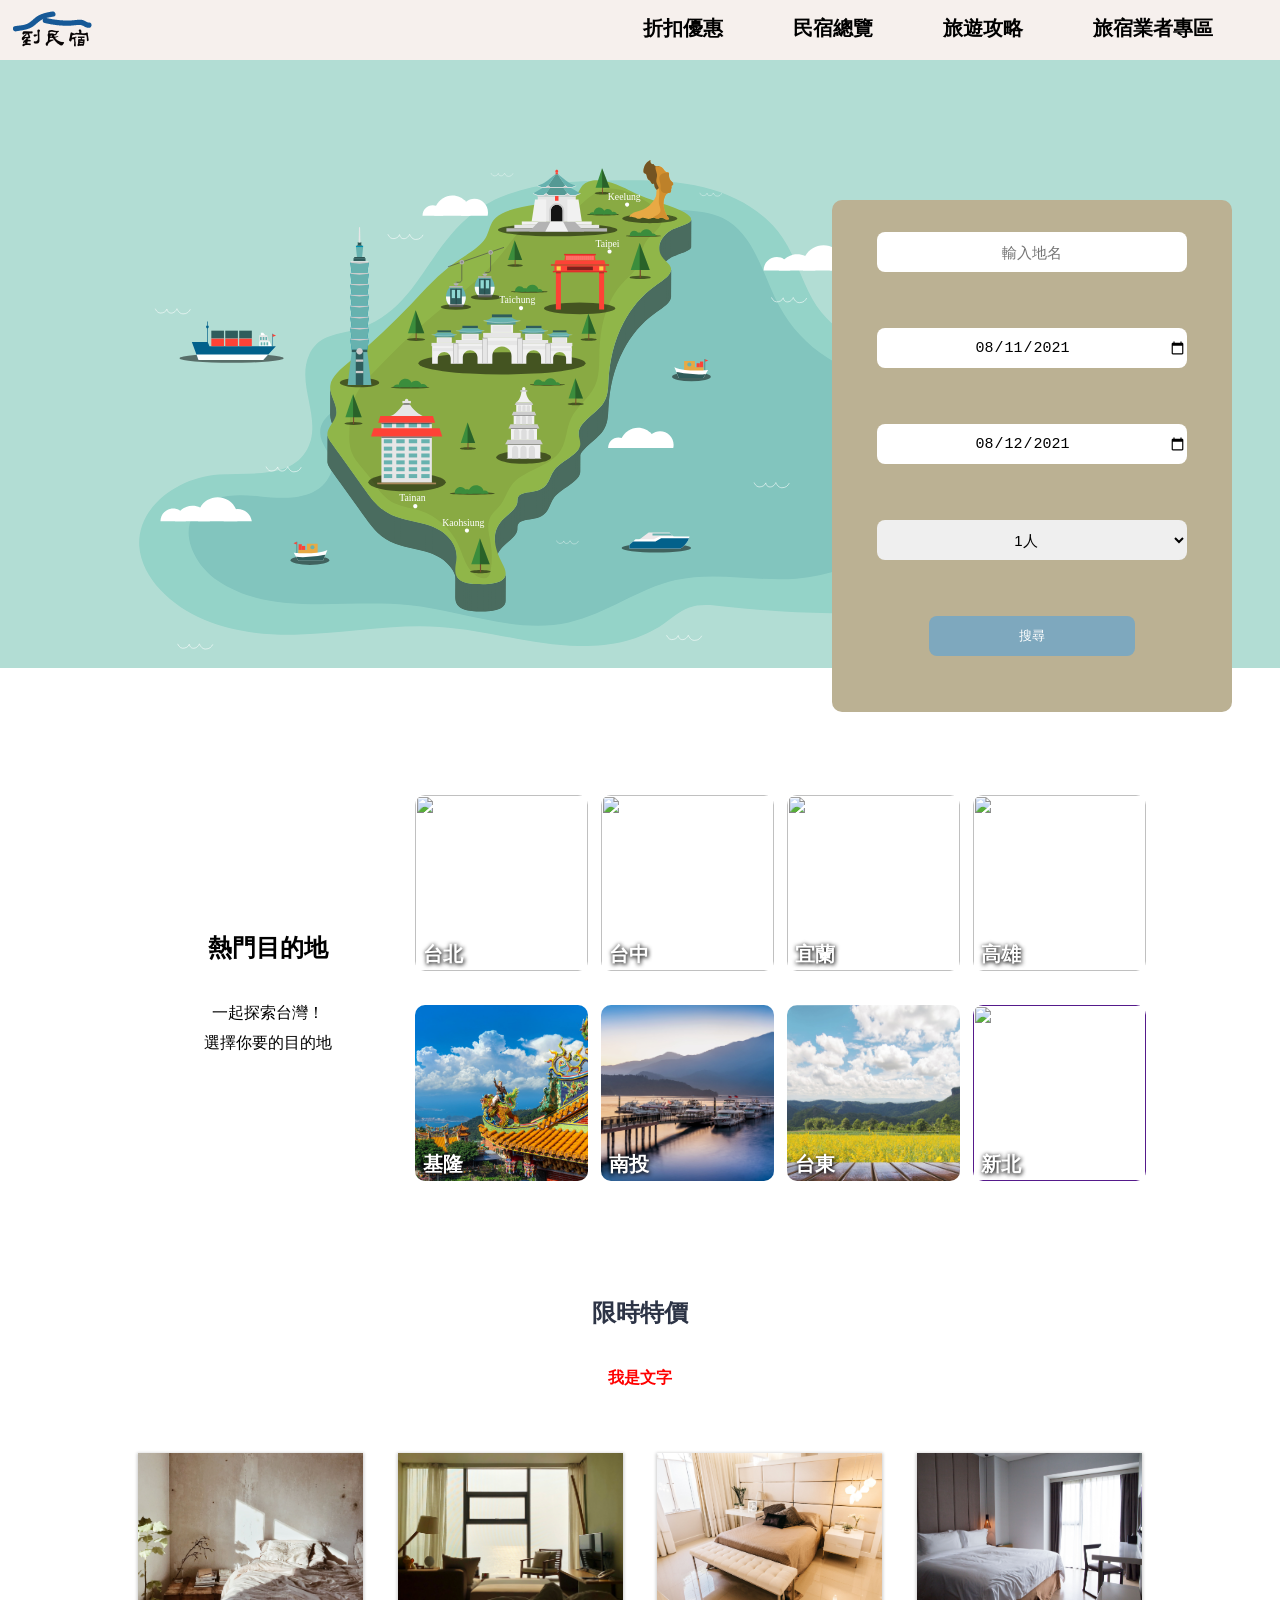
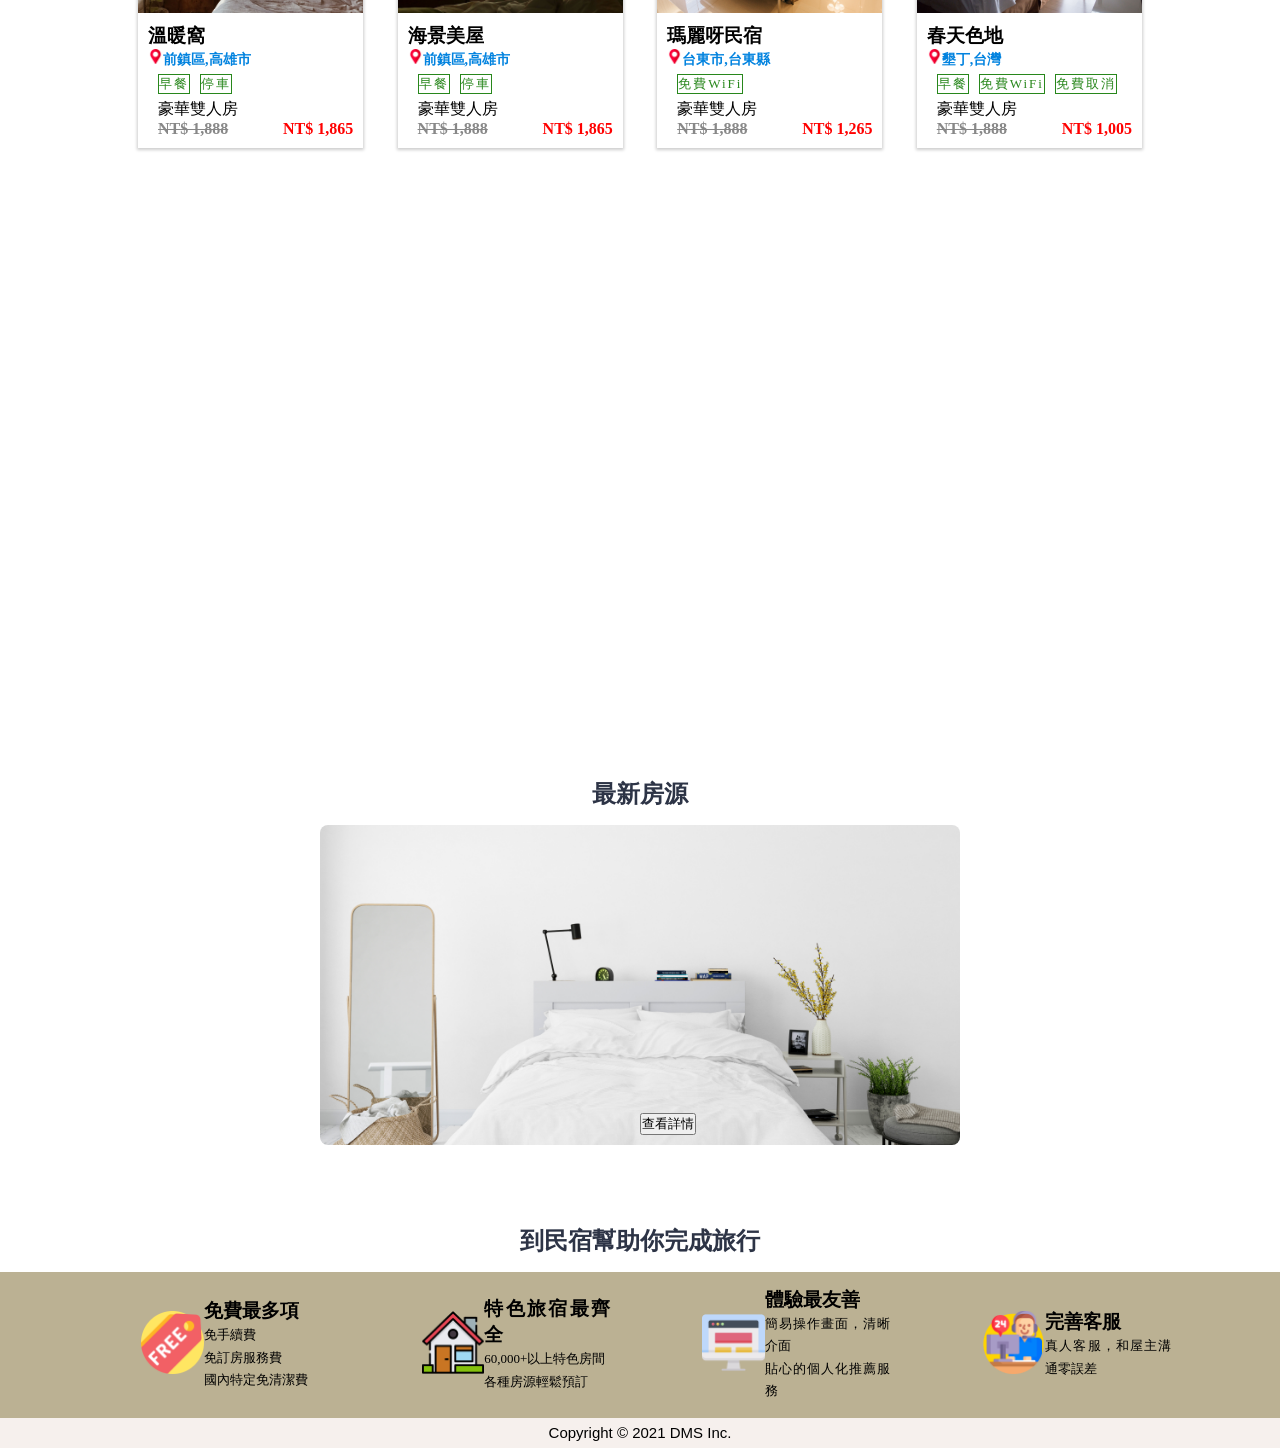
==== commit 5b627944: "重新上傳＿新版" ====
--- a/index.html
+++ b/index.html
@@ -30,30 +30,7 @@
         </ul>
       </div> 
       
-      <div class="banner">
-        <!-- <span class="text1">Traveling in Taiwan</span> -->
-        <!-- <div class="swiper mySwiper">
-            <div class="swiper-wrapper">
-              <div class="swiper-slide">
-                  <img src="./pic/index/b_1.jpg" alt="">
-              </div>
-              <div class="swiper-slide">
-                <img src="./pic/index/b_2.jpg" alt="">
-              </div>
-              <div class="swiper-slide">
-                <img src="./pic/index/b_3.jpg" alt="">
-              </div>
-              <div class="swiper-slide">
-                <img src="./pic/index/b_4.jpg" alt="">
-              </div>
-              <div class="swiper-slide">
-                <img src="./pic/index/b_5.jpg" alt="">
-              </div>
-
-            </div>
-          </div> -->
-      </div>
-
+      <div class="banner"></div>
       <div class="search">  
         <div class="sitem">
             <input id="email" type="text" placeholder="輸入地名" >
@@ -89,14 +66,14 @@
               <div class="dright">
                   <div class="place">
                       <div class="ppic" >
-                          <a href="result.html" ><img src="./pic/room/room1.jpg" alt=""></a>
+                          <a href="result.html" ><img src="./pic/city/01.jpg" alt=""></a>
                           <div class="pname">台北</div>
                       </div>
                       
                   </div>
                   <div class="place" >
                       <div class="ppic" >
-                          <a href="result.html"><img src="pic\pic-2.jpg" alt=""style="overflow:hidden;"></a>
+                          <a href="result.html"><img src="./pic/city/02.jpg" alt=""style="overflow:hidden;"></a>
                           <div class="pname">台中</div>
                       </div>
                       
@@ -104,43 +81,43 @@
   
                <div class="place">
                       <div class="ppic">
-                          <a href="result.html"><img src="pic\pic-3.jpg" alt=""style="overflow:hidden;"></a>
+                          <a href="result.html"><img src="./pic/city/03.jpg" alt=""style="overflow:hidden;"></a>
                           <div class="pname">宜蘭</div>
                       </div>
                       
                   </div>
                   <div class="place">
                       <div class="ppic">
-                          <a href="result.html"><img src="pic\pic-4.jpg" alt=""style="overflow:hidden;"></a>
-                          <div class="pname">花蓮</div>
-                      </div>
-                      
-                  </div>
-                  <div class="place">
-                      <div class="ppic">
-                          <a href=""><img src="pic\pic-5.jpg" alt=""style="overflow:hidden;"></a>
+                          <a href="result.html"><img src="./pic/city/04.jpg" alt=""style="overflow:hidden;"></a>
+                          <div class="pname">高雄</div>
+                      </div>
+                      
+                  </div>
+                  <div class="place">
+                      <div class="ppic">
+                          <a href=""><img src="./pic/city/05.jpg" alt=""style="overflow:hidden;"></a>
+                          <div class="pname">基隆</div>
+                      </div>
+                     
+                  </div>
+                  <div class="place">
+                      <div class="ppic">
+                          <a href=""><img src="./pic/city/06.jpg" alt=""style="overflow:hidden;"></a>
+                          <div class="pname">南投</div>
+                      </div>
+                      
+                  </div>
+                  <div class="place">
+                      <div class="ppic">
+                          <a href=""><img src="./pic/city/07.jpg" alt=""style="overflow:hidden;"></a>
                           <div class="pname">台東</div>
                       </div>
-                     
-                  </div>
-                  <div class="place">
-                      <div class="ppic">
-                          <a href=""><img src="pic\pic-6.jpg" alt=""style="overflow:hidden;"></a>
-                          <div class="pname">澎湖</div>
-                      </div>
-                      
-                  </div>
-                  <div class="place">
-                      <div class="ppic">
-                          <a href=""><img src="pic\pic-7.jpg" alt=""style="overflow:hidden;"></a>
-                          <div class="pname">台南</div>
-                      </div>
-                      
-                  </div>
-                  <div class="place">
-                      <div class="ppic">
-                          <a href=""><img src="pic\pic-8.jpg" alt=""style="overflow:hidden;"></a>
-                          <div class="pname">高雄</div>
+                      
+                  </div>
+                  <div class="place">
+                      <div class="ppic">
+                          <a href=""><img src="./pic/city/08.jpg" alt=""style="overflow:hidden;"></a>
+                          <div class="pname">新北</div>
                       </div>
                       
                   </div> 
@@ -152,15 +129,36 @@
              <div class="title">
                 <h2 >限時特價</h2>
              </div> 
-            <h4 id="showtime" data-aos="zoom-in"></h4>
+            <h4 id="showtime" data-aos="zoom-in">我是文字</h4>
           </div>
-          <div class="dest" >
+          <div class="dest dest2" >
               <div class="sale" data-aos="fade-down"  data-aos-delay="100"> 
                   <div class="info">
                       <button>立即搶購</button>
                   </div>
               <div class="salepic">
-                  <img src="./pic/index/room1.jpg" alt=""></div>
+                  <img src="./pic/room/a1.jpg" alt=""></div>
+              <div class="saletext">
+                  <h3>溫暖窩</h3>
+                  <span class="mapicon">前鎮區,高雄市</span>
+                  <ul>
+                      <li>早餐</li>
+                      <li>停車</li>
+  
+                  </ul>
+                  <p>豪華雙人房</p>
+                  <h4 class="dele">NT$ 1,888</h4>
+                  <h4 class="red">NT$ 1,865</h4>
+  
+              </div>
+          </div>
+             
+              <div class="sale" data-aos="fade-down"  data-aos-delay="200">
+                  <div class="info">
+                      <button>立即搶購</button>
+                  </div>
+              <div class="salepic">
+                  <img src="./pic/room/a2.jpg" alt=""></div>
               <div class="saletext">
                   <h3>海景美屋</h3>
                   <span class="mapicon">前鎮區,高雄市</span>
@@ -175,35 +173,14 @@
   
               </div>
           </div>
-             
-              <div class="sale" data-aos="fade-down"  data-aos-delay="200">
-                  <div class="info">
-                      <button>立即搶購</button>
-                  </div>
-              <div class="salepic">
-                  <img src="./pic/index/room2.jpg" alt=""></div>
-              <div class="saletext">
-                  <h3>海景美屋</h3>
-                  <span class="mapicon">前鎮區,高雄市</span>
-                  <ul>
-                      <li>早餐</li>
-                      <li>停車</li>
-  
-                  </ul>
-                  <p>豪華雙人房</p>
-                  <h4 class="dele">NT$ 1,888</h4>
-                  <h4 class="red">NT$ 1,865</h4>
-  
-              </div>
-          </div>
               <div class="sale" data-aos="fade-down"  data-aos-delay="300">
                   <div class="info">
                       <button>立即搶購</button>
                   </div>
               <div class="salepic">
-                  <img src="./pic/index/room3.jpg" alt=""></div>
+                  <img src="./pic/room/a3.jpg" alt=""></div>
               <div class="saletext">
-                  <h3>瑪麗亞民宿</h3>
+                  <h3>瑪麗呀民宿</h3>
                   <span class="mapicon">台東市,台東縣</span>
                   <ul>
                       <li>免費WiFi</li>
@@ -220,10 +197,10 @@
                       <button>立即搶購</button>
                   </div>
               <div class="salepic">
-                  <img src="./pic/index/room4.jpg" alt="">
+                  <img src="./pic/room/a4.jpg" alt="">
   </div>
               <div class="saletext">
-                  <h3>春大地</h3>
+                  <h3>春天色地</h3>
                   <span class="mapicon">墾丁,台灣</span>
                   <ul>
                       <li>早餐</li>
@@ -251,7 +228,7 @@
             <div class="dright">
                 <div class="place">
                     <div class="ppic pic_2">
-                        <a href="result.html"><img src="./pic/index/room10.jpg" alt=""></a>
+                        <a href="result.html"><img src="./pic/room/room1.jpg" alt=""></a>
                         <div class="pname1">
                             <h3>超大陽台</h3>
                             <span>透氣散散心</span>
@@ -261,7 +238,7 @@
                 </div>
                 <div class="place">
                     <div class="ppic pic_2">
-                        <a href="result.html"><img src="./pic/index/room9.jpg" alt=""style="overflow:hidden;"></a>
+                        <a href="result.html"><img src="./pic/room/room2.jpg" alt=""style="overflow:hidden;"></a>
                         <div class="pname1">
                             <h3>大坪數</h3>
                             <span>寬敞零壓力</span>
@@ -273,7 +250,7 @@
 
                 <div class="place">
                     <div class="ppic pic_2">
-                        <a href="result.html"><img src="./pic/index/room8.jpg" alt=""style="overflow:hidden;"></a>
+                        <a href="result.html"><img src="./pic/room/room3.jpg" alt=""style="overflow:hidden;"></a>
                         <div class="pname1">
                             <h3>可開窗</h3>
                             <span>呼吸新鮮空氣</span>
@@ -284,7 +261,7 @@
                 </div>
                 <div class="place">
                     <div class="ppic pic_2">
-                        <a href="result.html"><img src="pic\p4.jpg" alt=""style="overflow:hidden;"></a>
+                        <a href="result.html"><img src="./pic/room/room4.jpg" alt=""style="overflow:hidden;"></a>
                         <div class="pname1">
                             <h3>大窗戶</h3>
                             <span>享受自然採光</span>
@@ -295,7 +272,7 @@
                 </div>
                 <div class="place">
                     <div class="ppic pic_2">
-                        <a href=""><img src="pic\p5.jpg" alt=""style="overflow:hidden;"></a>
+                        <a href=""><img src="./pic/room/room5.jpg" alt=""style="overflow:hidden;"></a>
                         <div class="pname1">
                             <h3>家庭同住</h3>
                             <span>安心照顧家人</span>
@@ -306,7 +283,7 @@
                 </div>
                 <div class="place">
                     <div class="ppic pic_2">
-                        <a href=""><img src="pic\p6.jpg" alt=""style="overflow:hidden;"></a>
+                        <a href=""><img src="./pic/room/room6.jpg" alt=""style="overflow:hidden;"></a>
                         <div class="pname1">
                             <h3>嬰兒友善</h3>
                             <span>貼心小幫手</span>
@@ -317,7 +294,7 @@
                 </div>
                 <div class="place">
                     <div class="ppic pic_2">
-                        <a href=""><img src="pic\p8.jpg" alt=""style="overflow:hidden;"></a>
+                        <a href=""><img src="./pic/room/room7.jpg" alt=""style="overflow:hidden;"></a>
                         <div class="pname1">
                             <h3>浴缸房</h3>
                             <span>泡澡享受生活</span>
@@ -328,7 +305,7 @@
                 </div>
                 <div class="place">
                     <div class="ppic pic_2">
-                        <a href=""><img src="pic\p7.jpg" alt=""style="overflow:hidden;"></a>
+                        <a href=""><img src="./pic/room/room8.jpg" alt=""style="overflow:hidden;"></a>
                         <div class="pname1">
                             <h3>不加價</h3>
                             <span>提早/延後入住</span>
@@ -342,119 +319,93 @@
         <div class="title">    
             <h2>最新房源</h2>
         </div>
-       <!-- <div class="newroom">
-            <div class='tabs'>
-                <input type='radio' id='r1' name='t' checked
-                ><label for='r1'>北部</label
-                ><div class='content'>Content</div
-                ><input type='radio' id='r2' name='t'
-                ><label for='r2'>中部</label
-                ><div class='content'>Article</div
-                ><input type='radio' id='r3' name='t'
-                ><label for='r3'>南部</label
-                ><div class='content'>Stuff</div
-                ><div id='slider'></div>
-              </div>
-            </div>  
-                <div class="item">
-                    <img src="pic/q2.jpg">
-
-                        <div class="newname">
-                        <h4>台東住宿 池上稻香文旅
-                        </h4>
-                    </div>
-                </div> 
-               <div class="item">
-                    <img src="pic/c2.jpg">
-                    <div class="newname">
-                        <h4>花蓮住宿 歐風文旅
-                        </h4>
-                    </div>
-                </div> 
-                 <div class="item">
-                    <img src="pic/p4.jpg">
-                    <div class="newname">
-                        <h4>花蓮住宿 尤大廚的家
-                        </h4>
-                    </div>
-                </div> 
-                <div class="item">
-                    <img src="pic/sale1.jpg">
-                    <div class="newname">
-                        <h4>新竹住宿 香草HOUSE
-                        </h4>
-                    </div>
-                </div> 
-                 <div class="item">
-                    <img src="pic/sale3.jpg">
-                    <div class="newname">
-                        <h4>桃園住宿 旅人驛站
-                        </h4>
-                    </div>
-                </div>      -->  
-
+
+     <div class="swiper mySwiper">
+            <div class="swiper-wrapper">
+              <div class="swiper-slide">
+                  <img src="./pic/room/new1.jpg" alt="">
+                  <button class="swiperbtn">查看詳情</button>
+              </div>
+              <div class="swiper-slide">
+                <img src="./pic/room/new2.jpg" alt="">
+              </div>
+              <!-- <div class="swiper-slide">
+                <img src="./pic/index/b_3.jpg" alt="">
+              </div>
+              <div class="swiper-slide">
+                <img src="./pic/index/b_4.jpg" alt="">
+              </div>
+              <div class="swiper-slide">
+                <img src="./pic/index/b_5.jpg" alt="">
+              </div> -->
+
+            </div>
+          </div> 
        
         <div class="title">
             <h2>到民宿幫助你完成旅行</h2></div>
-        <div class="final">
-            <div class="fbox">
-                <div class="tag">
-                    <img src="pic/r1.png" alt="">
-                </div>
-                <div class="tagtxt">
-                    <h3>免費最多項</h3>
-                    <ul>
-                        <li>免手續費</li>
-                        <li>免訂房服務費</li>
-                        <li>國內特定免清潔費</li>
-                    </ul>
-                    
-                </div>
-               
-            </div>
-            <div class="fbox">
-                <div class="tag">
-                    <img src="pic/r2.png" alt="">
-                </div>
-                <div class="tagtxt">
-                    <h3>特色旅宿最齊全</h3>
-                    <ul>
-                        <li>60,000+以上特色房間</li>
-                        <li>各種房源輕鬆預訂</li>
-                    </ul>
-                    
-                </div>
-
-            </div>
-            <div class="fbox">
-                <div class="tag">
-                    <img src="pic/r3.png" alt="">
-                </div>
-               <div class="tagtxt">
-                <h3>體驗最友善</h3>
-                <ul>
-                    <li>簡易操作畫面，清晰介面</li>
-                    <li>貼心的個人化推薦服務</li>
-                </ul>
-                
-               </div>
-            </div>
-            <div class="fbox">
-                <div class="tag">
-                    <img src="pic/r4.png" alt="">
-                </div>
-                <div class="tagtxt">
-                    <h3>完善客服</h3>
-                    <ul>
-                        <li>真人客服，和屋主溝通零誤差</li>
+            <div class="finalbg">
+                <div class="final">
+                    <div class="fbox">
+                        <div class="tag">
+                            <img src="pic/r1.png" alt="">
+                        </div>
+                        <div class="tagtxt">
+                            <h3 class="tagtitle">免費最多項</h3>
+                            <ul>
+                                <li>免手續費</li>
+                                <li>免訂房服務費</li>
+                                <li>國內特定免清潔費</li>
+                            </ul>
+                            
+                        </div>
+                       
+                    </div>
+                    <div class="fbox">
+                        <div class="tag">
+                            <img src="pic/r2.png" alt="">
+                        </div>
+                        <div class="tagtxt">
+                            <h3 class="tagtitle">特色旅宿最齊全</h3>
+                            <ul>
+                                <li>60,000+以上特色房間</li>
+                                <li>各種房源輕鬆預訂</li>
+                            </ul>
+                            
+                        </div>
+        
+                    </div>
+                    <div class="fbox">
+                        <div class="tag">
+                            <img src="pic/r3.png" alt="">
+                        </div>
+                       <div class="tagtxt">
+                        <h3 class="tagtitle">體驗最友善</h3>
+                        <ul>
+                            <li>簡易操作畫面，清晰介面</li>
+                            <li>貼心的個人化推薦服務</li>
+                        </ul>
                         
-                    </ul>
-                   
-                </div>
-  
-            </div>
-
-        </div>
+                       </div>
+                    </div>
+                    <div class="fbox">
+                        <div class="tag">
+                            <img src="pic/r4.png" alt="">
+                        </div>
+                        <div class="tagtxt">
+                            <h3 class="tagtitle">完善客服</h3>
+                            <ul>
+                                <li>真人客服，和屋主溝通零誤差</li>
+                                
+                            </ul>
+                           
+                        </div>
+          
+                    </div>
+        
+                </div>
+            </div>    
+
         
           <div class="footer">Copyright © 2021 DMS Inc.</div>
               
@@ -464,10 +415,10 @@
                     <script>
                         var swiper = new Swiper(".mySwiper", {
                           spaceBetween: 30,
-                        //   pagination: {
-                        //     el: ".swiper-pagination",
-                        //     clickable: true,
-                        //   },
+                    // pagination: {
+                    //          el: ".swiper-pagination",
+                    //         clickable: true,
+                    //       },
                         });
                       </script>
           <script>
--- a/index.css
+++ b/index.css
@@ -13,7 +13,7 @@
 /*==========================Header===============================*/
 .header {
     height: 60px;
-    background: #EDEFEE;
+    background: #f6f0ed;
     position: relative;
 }
 .logo{
@@ -36,7 +36,7 @@
 width: 40px;
 height: 40px;
 position: absolute;
-top: 10px;
+top: -6px;
 right: 10px;
 display: block;
 cursor: pointer;
@@ -45,18 +45,18 @@
 .hamburger-line {
 width: 40px;
 height: 3px;
-background-color: #2D3446;
+background-color: #28536b;
 margin: auto;
 position: absolute;
 top: 0;
 left: 0;
 right: 0;
 bottom: 0;
-box-shadow: 0px 10px 0px #2D3446, 0px -10px 0px #2D3446;
+box-shadow: 0px 10px 0px #28536b, 0px -10px 0px #28536b;
 border-radius: 50px;
 }
 .menu {
-background: #EDEFEE;
+background: #F6F0ED;
 height: 100vh;
 width: 60%;
 position: absolute;
@@ -80,13 +80,13 @@
 text-align: center;
 }
 .menu li a:hover {
-color: white;
+color: #F6F0ED;
 }
 .menu ul li{
 list-style: none;
 }
 .menu li:hover{
- background-color: #D67940;
+ background-color: #C2948A;
  transition: 0.2s;
  transform: scale(1.1);
 }
@@ -148,7 +148,7 @@
   width: 100%;
   margin: auto;
   padding: 1rem 0.75rem;
-  background-color: grey;
+  background-color: #BBB193;
   display: flex;
   justify-content: center;
   flex-wrap: wrap;
@@ -173,14 +173,15 @@
    border-radius: 8px;
    height: 2.5rem;
    border: none;
-   background-color: #333D51;
+   background-color: #7EA8BE;
    /* box-shadow: 0px 2px 3px #e8ece8; */
 }
 
 .sitem button:hover{
-   /* background-color: #2D3446; */
-   color: white;
+   background-color: #C2948A;
+   color: #F6F0ED;
    cursor: pointer;
+   /* animation:  3s 100; */
 }
 button a{
   text-decoration: none;
@@ -265,7 +266,6 @@
   height: 30px;
   /* border-radius: 50%; */
   background-repeat: no-repeat;
-  background-color:#6ab04c;
   background-position: center;
   cursor: pointer;
   margin-top: 5px;
@@ -532,51 +532,65 @@
   display: flex;
   justify-content: space-evenly;
 }
-/*================到民宿=================*/
+/*================到民宿幫助你完成旅行=================*/
+.finalbg{
+  width: 100%;
+  background-color:#BBB193;
+}
 .final{
-  width: 100%;
-  height: auto;
-  display: flex;
+  max-width: 1200px;
+  width: 90%;
+  margin: auto;
+  display: flex;
+  flex-direction: column;
+}
+.fbox{
+  width: 100%;
+  box-sizing: border-box;
+  text-align: center;
+  display: flex;
+  align-items: center;
+  padding: 0.8rem;
+  margin-bottom: 1.2rem;
+  box-sizing: border-box;
+  
+}
+.tag{
+width: 40%;
+height: auto;
+text-align: center;
+margin-left: 2rem;
+
+}
+.tag img{
+width: 20%;
+}
+.tagtxt{
+width: 60%;
+text-align: justify;
+/* text-align: center; */
+
+}
+.tagtxt ul{
+  display: flex;
+  justify-content: center;
   flex-wrap: wrap;
-  background-color:#F4F3EA;
-  margin-bottom: 30px;
-}
-.fbox{
-  width: 100%;
-  padding: 5px;
-  box-sizing: border-box;
-  text-align: center;
-  display: flex;
-  align-items: center;
-  margin: 10px;
-  
-}
-.tag{
-width: 15%;
-height: auto;
-
-
-}
-.tag img{
-width: 100%;
-}
-.tagtxt{
-width: 85%;
-height: auto;
-margin-left: 10px;
-
-
-}
-.tagtxt ul{
-  margin-top: 10px;
-  text-align: center;
-  font-size: 15px;
+  font-size: 0.9rem;
+  line-height: 1.4rem;
+  /* margin-left: 1rem; */
+}
+.tagtxt ul li{
+  width: 100%;
+  line-height: 1.4rem;
+
 }
 .swiper {
-  max-width: 1280px;
-  width: 100%;
-  height: 100%;
+  max-width: 1200px;
+  width:90%;
+  height: 10rem;
   margin: auto;
+  border-radius: 8px;
+
 }
 .swiper-slide {
   text-align: center;
@@ -595,6 +609,12 @@
   -webkit-align-items: center;
   align-items: center;
   cursor: grab;
+  position: relative;
+}
+.swiperbtn{
+  position: absolute;
+  bottom: 10px;
+
 }
 .swiper-slide img {
   display: block;
@@ -606,7 +626,7 @@
 .footer{
   font-size: 15px;
   height: 30px;
-  background: #EDEFEE;
+  background: #F6F0ED;
   color: black ;
 
   font-family: 'Segoe UI', Tahoma, Geneva, Verdana, sans-serif;  
@@ -623,6 +643,7 @@
   
 }
 /*=======================RWD===============================*/
+/* 平板 */
 @media screen and (min-width: 768px) {
 .hamburger {
 display: none;
@@ -636,10 +657,13 @@
 width: auto;
 display: flex;
 position: relative;
-background: color #e8ece8;
+background: color #F6F0ED;
 transform: translateX(-5%);
 }
-
+.swiper{
+  width: 70%;
+  height: 17rem;
+}
 .title h2{
   font-size: 22px;
 
@@ -653,15 +677,13 @@
   position: relative;
 }
 .banner{    
-  background-image:url('./pic/4192955.svg');
-  height: 50rem;
-  
+  height: 38rem; 
 }
 .detext h2{
   font-size: 22px;
 }
 .ppic{
-  height: 150px;
+  height: 9.5rem;
 }
 .text1{
   font-size: 38px;
@@ -683,29 +705,49 @@
 
   }
   .final{
-    justify-content: space-evenly;
+    flex-direction: row;
+    flex-wrap: wrap;
+  }
+  .tagtxt{
+    height: 6rem;
+  }
+  .tag img{
+    width: 40%;
   }
   .fbox{
-    width: 40%;
-    padding: 5px;
+    width: 45%;
     box-sizing: border-box;
     text-align: center;
     display: flex;
-    margin: 10px;
-    
+    margin: 0px;
+  }
+  .tagtxt ul li{
+    font-size: 13px;
   }
   .dtext p{
     font-size: 15px;
   
   }
 }
+
+/* 桌機 */
 @media screen and (min-width: 992px) {
+  .banner{
+    background-position: 25%;
+  }
   .swiper {
-    height: 100%;
+    width: 50%;
+    height: 20rem;
   }
   .search{
     display: flex;
-    flex-wrap: nowrap;
+    position: absolute;
+    width: 25rem;
+    height: 32rem;
+    top: 200px;  /*108px*/
+    left: 65%;
+    border-radius:10px;
+    
   }
   .sitem{
     width: 100%;
@@ -718,20 +760,27 @@
     width:60%;
     border: none;
     text-align: center;
-    background-color: #2D3446;
     box-shadow:none;
-    
  }
  .title h2{
   font-size: 24px;
   
 }
-  .dest{
+.dest{
     max-width: 1200px;
     width: 80%;
     flex-wrap: nowrap;
-    margin-top: 80px;
-    
+    margin-top: 7.5rem;  
+    justify-content: space-between;
+}
+.dest2{
+  margin-top: 2.5rem;  
+}
+.place{
+  padding: 6.5px;
+}
+.ppic{
+  height: 11rem;
 }
 .dtext h2{
   font-size: 24px;
@@ -798,6 +847,9 @@
 .info h3{
 color: white;
 }
+.swiper-slide{
+  height: 80%;
+}
 
 .salepic{
   height: 160px;
